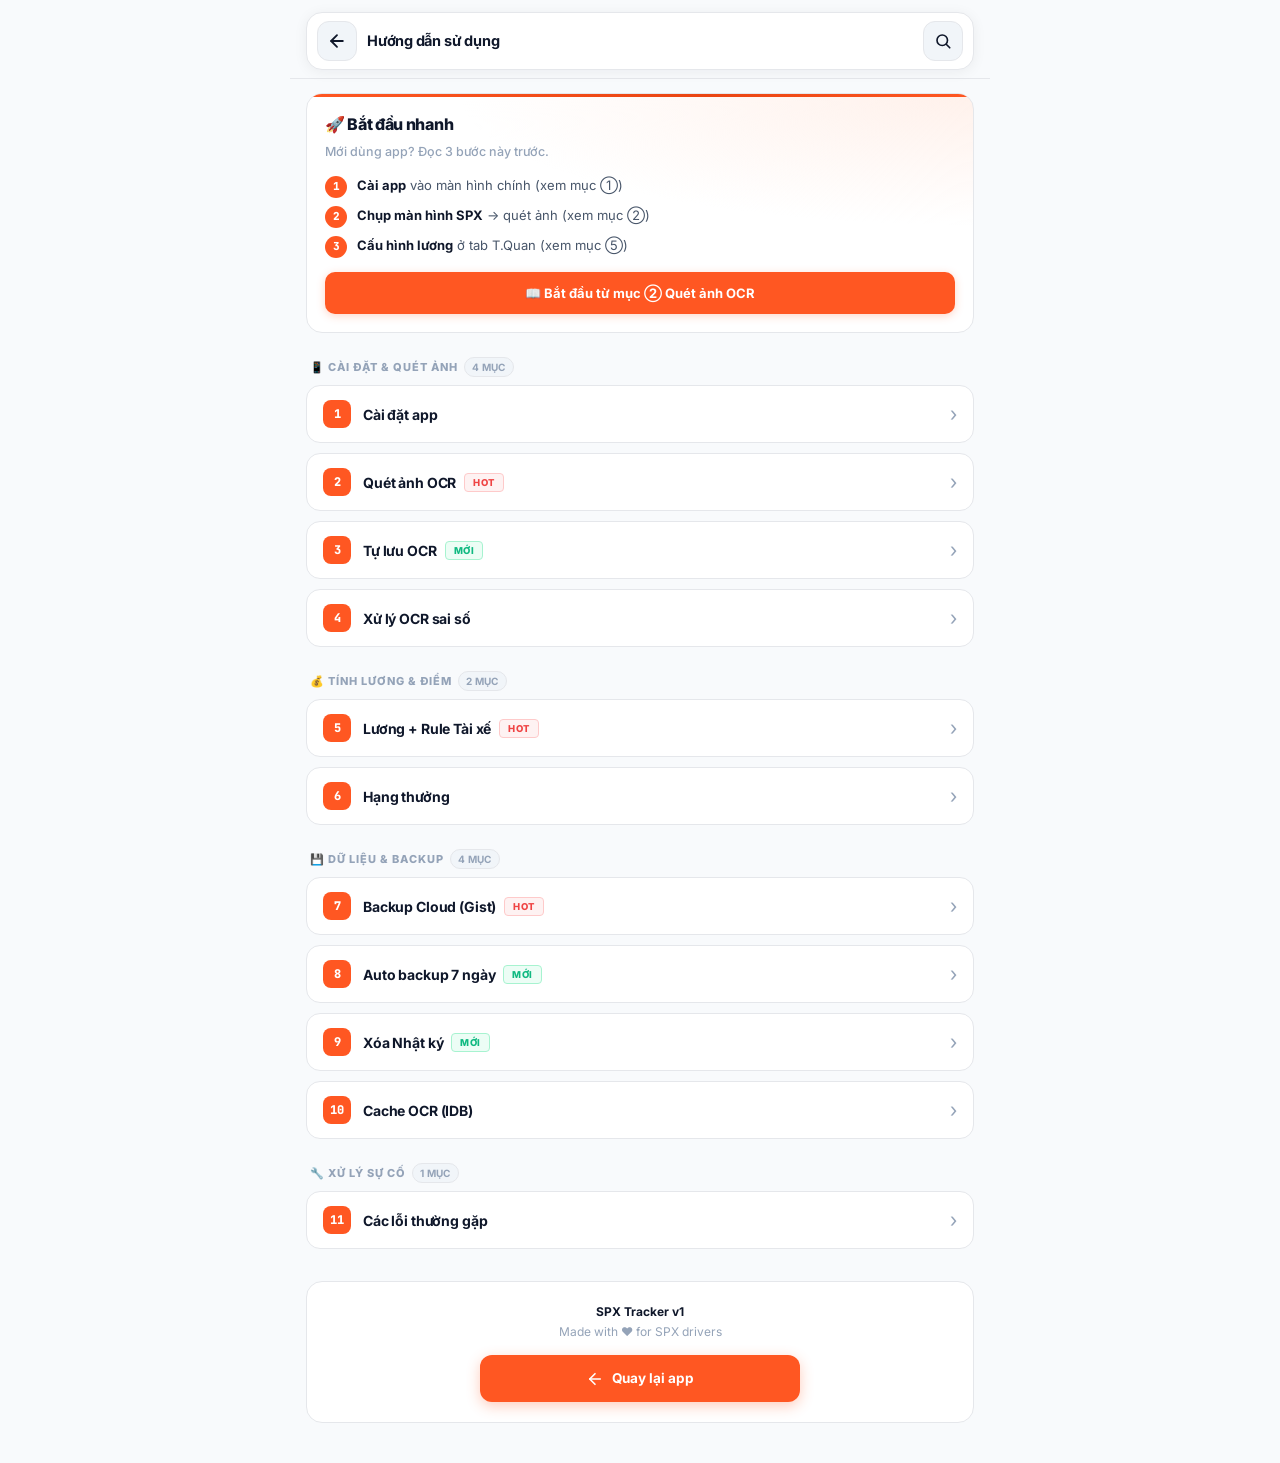
==== guide.html @ ac8e7235 "Add files via upload" ====
<!DOCTYPE html>
<html lang="vi">
<head>
<meta charset="UTF-8">
<meta name="viewport" content="width=device-width, initial-scale=1.0, maximum-scale=1.0, user-scalable=no, viewport-fit=cover">
<meta name="apple-mobile-web-app-capable" content="yes">
<meta name="theme-color" content="#f8fafc">
<title>Hướng dẫn — SPX Tracker</title>
<link rel="stylesheet" href="https://fonts.googleapis.com/css2?family=Inter:wght@400;500;600;700;800&family=JetBrains+Mono:wght@500;600;700&display=swap">
<style>
:root {
  --bg: #f8fafc; --surface: #ffffff; --surface-2: #f1f5f9; --border: #e5e7eb;
  --text-1: #0f172a; --text-2: #475569; --text-3: #94a3b8;
  --accent: #ff5722; --accent-soft: #fff1eb; --accent-border: #ffd5c2;
  --success: #059669; --success-bg: #ecfdf5; --success-bd: #a7f3d0;
  --warning: #d97706; --warning-bg: #fffbeb; --warning-bd: #fde68a;
  --danger: #dc2626; --danger-bg: #fef2f2; --danger-bd: #fecaca;
  --info: #2563eb; --info-bg: #eff6ff; --info-bd: #bfdbfe;
  --new: #10b981; --new-bg: #ecfdf5; --new-bd: #a7f3d0;
  --hot: #ef4444; --hot-bg: #fef2f2; --hot-bd: #fecaca;
}
[data-theme="dark"] {
  --bg: #0d1117; --surface: #161b22; --surface-2: #21262d; --border: #30363d;
  --text-1: #e6edf3; --text-2: #adbac7; --text-3: #768390;
  --accent: #ff6e40; --accent-soft: rgba(255,110,64,0.12); --accent-border: rgba(255,110,64,0.3);
  --success: #3fb950; --success-bg: rgba(63,185,80,0.12); --success-bd: rgba(63,185,80,0.3);
  --warning: #d29922; --warning-bg: rgba(210,153,34,0.12); --warning-bd: rgba(210,153,34,0.3);
  --danger: #f85149; --danger-bg: rgba(248,81,73,0.12); --danger-bd: rgba(248,81,73,0.3);
  --info: #58a6ff; --info-bg: rgba(88,166,255,0.12); --info-bd: rgba(88,166,255,0.3);
  --new: #3fb950; --new-bg: rgba(63,185,80,0.12); --new-bd: rgba(63,185,80,0.3);
  --hot: #f85149; --hot-bg: rgba(248,81,73,0.12); --hot-bd: rgba(248,81,73,0.3);
}
* { box-sizing: border-box; margin: 0; padding: 0; -webkit-tap-highlight-color: transparent; }
html { scroll-behavior: smooth; }
body {
  background: var(--bg); color: var(--text-1);
  font-family: 'Inter', -apple-system, BlinkMacSystemFont, "Segoe UI", Roboto, sans-serif;
  font-size: 14px; line-height: 1.6; -webkit-font-smoothing: antialiased;
  padding-bottom: 40px;
}

/* ============ HEADER ============ */
.g-header {
  position: sticky; top: 0; z-index: 50; background: var(--bg);
  padding: 12px 16px 8px; padding-top: calc(12px + env(safe-area-inset-top, 0px));
  max-width: 700px; margin: 0 auto; border-bottom: 1px solid var(--border);
}
.g-header-inner {
  background: var(--surface); border: 1px solid var(--border); border-radius: 16px;
  padding: 8px 10px; display: flex; align-items: center; gap: 10px;
  box-shadow: 0 2px 14px rgba(15,23,42,0.06);
}
[data-theme="dark"] .g-header-inner { box-shadow: 0 2px 14px rgba(0,0,0,0.35); }
.g-back-btn {
  width: 40px; height: 40px; flex-shrink: 0; display: inline-flex;
  align-items: center; justify-content: center; background: var(--surface-2);
  border: 1px solid var(--border); border-radius: 12px; cursor: pointer;
  color: var(--text-1); text-decoration: none; transition: all 0.15s;
}
.g-back-btn:active { transform: scale(0.94); }
.g-back-btn svg { width: 20px; height: 20px; }
.g-title { flex: 1; font-size: 14.5px; font-weight: 700; letter-spacing: -0.015em; }
.g-search-toggle {
  width: 40px; height: 40px; flex-shrink: 0; display: inline-flex;
  align-items: center; justify-content: center; background: var(--surface-2);
  border: 1px solid var(--border); border-radius: 12px; cursor: pointer;
  color: var(--text-1); transition: all 0.15s;
}
.g-search-toggle:active { transform: scale(0.94); }
.g-search-toggle.active { background: var(--accent); border-color: var(--accent); color: #fff; }
.g-search-toggle svg { width: 18px; height: 18px; }

/* ============ SEARCH BAR ============ */
.g-search-wrap {
  max-width: 700px; margin: 0 auto;
  max-height: 0; overflow: hidden;
  transition: max-height 0.25s ease-out, padding 0.25s ease-out, opacity 0.2s;
  opacity: 0;
  padding: 0 16px;
}
.g-search-wrap.active {
  max-height: 80px; opacity: 1; padding: 12px 16px 4px;
}
.g-search-inner {
  background: var(--surface); border: 1px solid var(--border); border-radius: 12px;
  padding: 10px 14px; display: flex; align-items: center; gap: 10px;
}
.g-search-inner svg { width: 16px; height: 16px; color: var(--text-3); flex-shrink: 0; }
.g-search-input {
  flex: 1; border: none; background: transparent; outline: none;
  color: var(--text-1); font-size: 14px; font-family: inherit;
}
.g-search-input::placeholder { color: var(--text-3); }
.g-search-clear {
  width: 22px; height: 22px; border: none; background: var(--surface-2);
  border-radius: 50%; cursor: pointer; color: var(--text-3); font-size: 14px;
  display: none; align-items: center; justify-content: center; padding: 0;
  font-family: inherit; line-height: 1;
}
.g-search-clear.show { display: inline-flex; }

/* ============ SHELL ============ */
.g-shell { max-width: 700px; margin: 0 auto; padding: 0 16px; }

/* ============ HERO QUICK START ============ */
.g-quick {
  background: var(--surface); border: 1px solid var(--border); border-radius: 16px;
  padding: 18px; margin-top: 14px; position: relative; overflow: hidden;
  background-image: radial-gradient(140% 100% at 100% 0%, var(--accent-soft) 0%, transparent 55%);
}
.g-quick::before {
  content: ''; position: absolute; top: 0; left: 0; right: 0; height: 3px;
  background: linear-gradient(90deg, var(--accent) 0%, #ea4512 60%, var(--accent) 100%);
}
.g-quick-title {
  font-size: 16px; font-weight: 800; letter-spacing: -0.02em;
  display: flex; align-items: center; gap: 8px; margin-bottom: 4px;
}
.g-quick-sub { font-size: 12.5px; color: var(--text-3); font-weight: 500; margin-bottom: 14px; }
.g-quick-steps { display: flex; flex-direction: column; gap: 8px; margin-bottom: 14px; }
.g-quick-step {
  display: flex; align-items: flex-start; gap: 10px;
  font-size: 13px; color: var(--text-2); line-height: 1.5;
}
.g-quick-num {
  width: 22px; height: 22px; flex-shrink: 0; display: inline-flex;
  align-items: center; justify-content: center; background: var(--accent); color: #fff;
  font-family: 'JetBrains Mono', monospace; font-weight: 800; font-size: 11px;
  border-radius: 50%; line-height: 1;
}
.g-quick-step b { color: var(--text-1); font-weight: 700; }
.g-quick-cta {
  display: inline-flex; align-items: center; justify-content: center; gap: 6px;
  width: 100%; padding: 11px 16px; background: var(--accent); color: #fff;
  border: none; border-radius: 10px; font-size: 13px; font-weight: 700;
  font-family: inherit; cursor: pointer; text-decoration: none;
  box-shadow: 0 2px 8px rgba(255,87,34,0.25);
  transition: all 0.15s;
}
.g-quick-cta:active { transform: scale(0.97); }

/* ============ GROUPS ============ */
.g-group { margin-top: 24px; }
.g-group-head {
  font-size: 11px; font-weight: 800; text-transform: uppercase;
  letter-spacing: 1px; color: var(--text-3);
  padding: 0 4px 8px; display: flex; align-items: center; gap: 6px;
}
.g-group-head span.count {
  font-size: 10px; font-weight: 700; color: var(--text-3);
  background: var(--surface-2); border: 1px solid var(--border);
  padding: 1px 7px; border-radius: 999px; letter-spacing: 0.3px;
}

/* ============ ACCORDION SECTION ============ */
.g-acc {
  background: var(--surface); border: 1px solid var(--border);
  border-radius: 14px; margin-bottom: 10px;
  overflow: hidden; transition: border-color 0.2s, box-shadow 0.2s;
}
.g-acc.open {
  border-color: var(--accent-border);
  box-shadow: 0 4px 14px rgba(255,87,34,0.08);
}
.g-acc-head {
  width: 100%; padding: 14px 16px; border: none; background: transparent;
  cursor: pointer; font-family: inherit; text-align: left;
  display: flex; align-items: center; gap: 12px;
  transition: background 0.15s;
}
.g-acc-head:active { background: var(--surface-2); }
.g-acc-num {
  width: 28px; height: 28px; flex-shrink: 0; display: inline-flex;
  align-items: center; justify-content: center;
  background: var(--accent); color: #fff;
  font-family: 'JetBrains Mono', monospace; font-weight: 800; font-size: 12px;
  border-radius: 8px;
}
.g-acc-title {
  flex: 1; min-width: 0; font-size: 14px; font-weight: 700;
  color: var(--text-1); letter-spacing: -0.01em;
  display: flex; align-items: center; gap: 8px; flex-wrap: wrap;
}
.g-acc-arrow {
  font-size: 20px; line-height: 1; color: var(--text-3);
  transition: transform 0.25s ease-out, color 0.2s;
  flex-shrink: 0;
}
.g-acc.open .g-acc-arrow { transform: rotate(90deg); color: var(--accent); }
.g-acc-body {
  max-height: 0; overflow: hidden;
  transition: max-height 0.3s ease-out;
}
.g-acc.open .g-acc-body { max-height: 5000px; }
.g-acc-content {
  padding: 0 16px 18px;
  border-top: 1px solid var(--border);
  padding-top: 14px;
}

/* ============ BADGES ============ */
.g-badge-new,
.g-badge-hot {
  display: inline-block; font-size: 9.5px; font-weight: 800;
  padding: 2px 8px; border-radius: 4px; border: 1px solid;
  letter-spacing: 0.5px; text-transform: uppercase;
  line-height: 1.4;
}
.g-badge-new { color: var(--new); background: var(--new-bg); border-color: var(--new-bd); }
.g-badge-hot { color: var(--hot); background: var(--hot-bg); border-color: var(--hot-bd); }

/* ============ CONTENT IN SECTION ============ */
.g-h3 {
  font-size: 13px; font-weight: 700; margin: 16px 0 8px;
  letter-spacing: -0.01em; color: var(--text-1);
  display: flex; align-items: center; gap: 6px;
}
.g-h3:first-child { margin-top: 0; }
.g-p { font-size: 13px; color: var(--text-2); line-height: 1.65; margin-bottom: 10px; }
.g-p:last-child { margin-bottom: 0; }
.g-p b { color: var(--text-1); font-weight: 700; }
.g-p code {
  font-family: 'JetBrains Mono', monospace; font-size: 11.5px;
  background: var(--surface-2); border: 1px solid var(--border);
  padding: 1px 6px; border-radius: 4px; color: var(--accent); font-weight: 600;
  word-break: break-all;
}
.g-list { list-style: none; padding: 0; margin: 0 0 10px; display: flex; flex-direction: column; gap: 6px; }
.g-list li { position: relative; padding-left: 24px; font-size: 13px; color: var(--text-2); line-height: 1.55; }
.g-list li::before {
  content: ''; position: absolute; left: 8px; top: 8px;
  width: 6px; height: 6px; border-radius: 50%; background: var(--accent);
}
.g-list li b { color: var(--text-1); font-weight: 700; }
.g-olist { padding-left: 22px; margin: 0 0 10px; font-size: 13px; color: var(--text-2); line-height: 1.7; }
.g-olist li { margin-bottom: 6px; padding-left: 4px; }
.g-olist li b { color: var(--text-1); font-weight: 700; }

.g-card {
  background: var(--surface-2); border: 1px solid var(--border);
  border-radius: 12px; padding: 12px 14px; margin: 10px 0;
}
.g-card-title { font-size: 12.5px; font-weight: 700; margin-bottom: 6px; color: var(--text-1); }
.g-card p { font-size: 12px; color: var(--text-2); line-height: 1.55; margin: 0; }
.g-card p + p { margin-top: 6px; }
.g-card b { color: var(--text-1); font-weight: 700; }

.g-table {
  width: 100%; border-collapse: collapse; font-size: 12.5px; margin: 10px 0;
  background: var(--surface); border-radius: 10px; overflow: hidden;
  border: 1px solid var(--border);
}
.g-table th {
  background: var(--surface-2); text-align: left; padding: 10px 12px;
  font-size: 10.5px; font-weight: 700; text-transform: uppercase;
  letter-spacing: 0.6px; color: var(--text-3); border-bottom: 1px solid var(--border);
}
.g-table td { padding: 10px 12px; border-bottom: 1px solid var(--border); color: var(--text-2); vertical-align: top; }
.g-table tr:last-child td { border-bottom: none; }
.g-table b { color: var(--text-1); font-weight: 700; }

.g-code {
  background: #0d1117; color: #c9d1d9; font-family: 'JetBrains Mono', monospace;
  font-size: 11.5px; line-height: 1.55; padding: 12px 14px; border-radius: 10px;
  overflow-x: auto; margin: 10px 0; border: 1px solid #30363d; white-space: pre;
}
.g-code b { color: #ff6e40; font-weight: 700; }

/* ============ CALLOUT ============ */
.g-callout {
  padding: 12px 14px; border-radius: 12px; margin: 12px 0;
  border-left: 4px solid; font-size: 12.5px; line-height: 1.6;
  background: var(--surface-2);
}
.g-callout-title {
  font-weight: 800; font-size: 12px; display: block;
  margin-bottom: 6px; letter-spacing: -0.005em;
  display: flex; align-items: center; gap: 6px;
}
.g-callout b { color: var(--text-1); font-weight: 700; }
.g-callout p { margin: 0; color: var(--text-2); }
.g-callout p + p { margin-top: 6px; }

.g-callout-info { border-color: var(--info); background: var(--info-bg); }
.g-callout-info .g-callout-title { color: var(--info); }
.g-callout-warn { border-color: var(--warning); background: var(--warning-bg); }
.g-callout-warn .g-callout-title { color: var(--warning); }
.g-callout-danger { border-color: var(--danger); background: var(--danger-bg); }
.g-callout-danger .g-callout-title { color: var(--danger); }
.g-callout-success { border-color: var(--success); background: var(--success-bg); }
.g-callout-success .g-callout-title { color: var(--success); }

/* ============ SECTION "NOT FOUND" ============ */
.g-empty {
  text-align: center; padding: 40px 20px;
  color: var(--text-3); font-size: 13px; display: none;
}
.g-empty.show { display: block; }

/* ============ FOOTER ============ */
.g-footer {
  margin-top: 32px; padding: 20px;
  background: var(--surface); border: 1px solid var(--border);
  border-radius: 16px; text-align: center;
}
.g-footer-text { font-size: 12px; color: var(--text-3); line-height: 1.6; margin-bottom: 14px; }
.g-footer-text b { color: var(--text-1); font-weight: 700; }
.g-footer-btn {
  display: inline-flex; align-items: center; justify-content: center; gap: 8px;
  padding: 13px 22px; background: var(--accent); color: #fff; border: none;
  border-radius: 12px; font-family: inherit; font-size: 13.5px; font-weight: 700;
  cursor: pointer; text-decoration: none; width: 100%; max-width: 320px;
  box-shadow: 0 4px 14px rgba(255,87,34,0.3);
}
.g-footer-btn:active { transform: scale(0.97); }
.g-footer-btn svg { width: 18px; height: 18px; }

/* ============ LIGHTBOX ============ */
#gLightbox {
  position: fixed; inset: 0; background: rgba(0,0,0,0.95);
  display: none; align-items: center; justify-content: center;
  z-index: 999; padding: 16px;
}
#gLightbox.active { display: flex; }
#gLightbox img { max-width: 100%; max-height: 100%; object-fit: contain; border-radius: 8px; }
#gLightbox .g-lb-close {
  position: absolute; top: calc(12px + env(safe-area-inset-top, 0px)); right: 12px;
  width: 44px; height: 44px; border-radius: 50%; background: rgba(255,255,255,0.15);
  color: #fff; border: none; font-size: 22px; font-weight: 700; cursor: pointer;
}

/* ============ RESPONSIVE ============ */
@media (max-width: 360px) {
  .g-quick { padding: 16px; }
  .g-quick-title { font-size: 15px; }
  .g-acc-head { padding: 12px 14px; gap: 10px; }
  .g-acc-num { width: 26px; height: 26px; font-size: 11px; }
  .g-acc-title { font-size: 13.5px; }
  .g-acc-content { padding: 12px 14px 16px; }
  .g-table th, .g-table td { padding: 8px 10px; font-size: 11.5px; }
}

@media (prefers-reduced-motion: reduce) {
  .g-acc-body, .g-acc-arrow, .g-search-wrap { transition: none !important; }
}
</style>
</head>
<body>

<header class="g-header">
  <div class="g-header-inner">
    <a href="./index.html" class="g-back-btn" aria-label="Quay lại">
      <svg viewBox="0 0 24 24" fill="none" stroke="currentColor" stroke-width="2.2" stroke-linecap="round" stroke-linejoin="round">
        <line x1="19" y1="12" x2="5" y2="12"/>
        <polyline points="12 19 5 12 12 5"/>
      </svg>
    </a>
    <div class="g-title">Hướng dẫn sử dụng</div>
    <button class="g-search-toggle" id="gSearchToggle" onclick="toggleSearch()" aria-label="Tìm kiếm">
      <svg viewBox="0 0 24 24" fill="none" stroke="currentColor" stroke-width="2.2" stroke-linecap="round" stroke-linejoin="round">
        <circle cx="11" cy="11" r="7"/>
        <line x1="21" y1="21" x2="16.65" y2="16.65"/>
      </svg>
    </button>
  </div>
</header>

<div class="g-search-wrap" id="gSearchWrap">
  <div class="g-search-inner">
    <svg viewBox="0 0 24 24" fill="none" stroke="currentColor" stroke-width="2.2" stroke-linecap="round" stroke-linejoin="round">
      <circle cx="11" cy="11" r="7"/>
      <line x1="21" y1="21" x2="16.65" y2="16.65"/>
    </svg>
    <input type="text" class="g-search-input" id="gSearchInput" placeholder="Tìm: OCR, backup, lương..." oninput="filterSections(this.value)">
    <button class="g-search-clear" id="gSearchClear" onclick="clearSearch()" aria-label="Xóa">✕</button>
  </div>
</div>

<div class="g-shell">
    
<!-- ============ QUICK START ============ -->
<section class="g-quick" id="quickStart">
  <div class="g-quick-title">🚀 Bắt đầu nhanh</div>
  <div class="g-quick-sub">Mới dùng app? Đọc 3 bước này trước.</div>
  <div class="g-quick-steps">
    <div class="g-quick-step">
      <span class="g-quick-num">1</span>
      <span><b>Cài app</b> vào màn hình chính (xem mục ①)</span>
    </div>
    <div class="g-quick-step">
      <span class="g-quick-num">2</span>
      <span><b>Chụp màn hình SPX</b> → quét ảnh (xem mục ②)</span>
    </div>
    <div class="g-quick-step">
      <span class="g-quick-num">3</span>
      <span><b>Cấu hình lương</b> ở tab T.Quan (xem mục ⑤)</span>
    </div>
  </div>
  <a href="#sec-2" class="g-quick-cta" onclick="openSection('sec-2')">
    📖 Bắt đầu từ mục ② Quét ảnh OCR
  </a>
</section>

<!-- ============ NHÓM 1: CÀI ĐẶT & QUÉT ẢNH ============ -->
<div class="g-group">
  <div class="g-group-head">
    📱 Cài đặt &amp; Quét ảnh
    <span class="count">4 mục</span>
  </div>

  <!-- === ① CÀI ĐẶT APP === -->
  <div class="g-acc" id="sec-1" data-keywords="cài đặt app pwa cài màn hình chính android iphone ios chrome safari share gallery">
    <button class="g-acc-head" onclick="toggleSection('sec-1')">
      <span class="g-acc-num">1</span>
      <span class="g-acc-title">Cài đặt app</span>
      <span class="g-acc-arrow">›</span>
    </button>
    <div class="g-acc-body">
      <div class="g-acc-content">

        <h3 class="g-h3">🌐 URL</h3>
        <p class="g-p"><code>https://linhshope124-a11y.github.io/spx/</code></p>

        <h3 class="g-h3">📱 Cài như app</h3>
        <div class="g-card">
          <div class="g-card-title">🤖 Android (Chrome)</div>
          <p>Mở URL → <b>⋮</b> → <b>Thêm vào màn hình chính</b></p>
        </div>
        <div class="g-card">
          <div class="g-card-title">🍎 iPhone (Safari)</div>
          <p>Mở URL → <b>Chia sẻ</b> → <b>Thêm vào màn hình chính</b></p>
        </div>

        <div class="g-callout g-callout-info">
          <span class="g-callout-title">💡 BẮT BUỘC CÀI APP</span>
          <p>Muốn dùng tính năng <b>Chia sẻ ảnh từ Gallery</b> → phải cài app vào màn hình chính trước. Không cài = nút Share không có SPX Tracker.</p>
        </div>

      </div>
    </div>
  </div>

  <!-- === ② QUÉT ẢNH OCR === -->
  <div class="g-acc" id="sec-2" data-keywords="quét ảnh ocr chụp màn hình spx share gallery tab giao lấy hoàn tự nhận diện viền ô conf">
    <button class="g-acc-head" onclick="toggleSection('sec-2')">
      <span class="g-acc-num">2</span>
      <span class="g-acc-title">Quét ảnh OCR <span class="g-badge-hot">HOT</span></span>
      <span class="g-acc-arrow">›</span>
    </button>
    <div class="g-acc-body">
      <div class="g-acc-content">

        <h3 class="g-h3">📸 Bước 1 — Chụp màn hình SPX</h3>
        <p class="g-p">Mở app SPX → vào <b>"Chi tiết đơn theo ngày"</b> → chụp màn hình (nguồn + volume-).</p>

        <h3 class="g-h3">⚡ Bước 2 — Quét (2 cách)</h3>
        <div class="g-card">
          <div class="g-card-title">📷 Cách A — Quét trong app</div>
          <p>Mở SPX Tracker → bấm <b>📷</b> giữa bottom nav → chọn ảnh (1 hoặc nhiều)</p>
        </div>
        <div class="g-card">
          <div class="g-card-title">📤 Cách B — Chia sẻ từ Gallery (nhanh hơn)</div>
          <p>Gallery → chọn ảnh → <b>Chia sẻ</b> → chọn <b>SPX Tracker</b></p>
          <p style="margin-top:6px">✅ <b>Android</b> — share nhiều ảnh cùng lúc</p>
          <p>⚠️ <b>iOS</b> — chỉ 1 ảnh/lần</p>
        </div>

        <h3 class="g-h3">✅ Bước 3 — Kết quả</h3>
        <ul class="g-list">
          <li>App <b>tự nhận diện tab</b> (Giao / Lấy / Hoàn) — không cần chọn tay</li>
          <li>Score ≥85% + tổng khớp + phân bố OK → <b>tự lưu</b> (nếu toggle BẬT, xem mục ③)</li>
          <li>Không đủ điều kiện → hiện modal đối chiếu ảnh gốc</li>
        </ul>

        <h3 class="g-h3">🎨 Màu viền ô khi cần check</h3>
        <table class="g-table">
          <thead><tr><th>Màu</th><th>Ý nghĩa</th></tr></thead>
          <tbody>
            <tr><td>🟢 <b>Xanh</b></td><td>Độ tin cậy cao (≥85%)</td></tr>
            <tr><td>🟡 <b>Vàng</b></td><td>Xem lại (70-84%)</td></tr>
            <tr><td>🔴 <b>Đỏ</b></td><td>Sửa tay (&lt;70%)</td></tr>
            <tr><td>🟠 <b>Cam</b></td><td>Phân bố lạ — phải đối chiếu ảnh gốc</td></tr>
          </tbody>
        </table>

        <div class="g-callout g-callout-info">
          <span class="g-callout-title">📚 Quét nhiều ảnh cùng lúc</span>
          <p>Chọn nhiều ảnh → app xử lý tuần tự → ảnh nào pass tự lưu → ảnh cần check vào <b>danh sách Batch</b> để xử lý riêng.</p>
        </div>

      </div>
    </div>
  </div>

  <!-- === ③ TỰ LƯU OCR === -->
  <div class="g-acc" id="sec-3" data-keywords="tự lưu ocr toggle bật tắt tự động lưu điểm cao confidence">
    <button class="g-acc-head" onclick="toggleSection('sec-3')">
      <span class="g-acc-num">3</span>
      <span class="g-acc-title">Tự lưu OCR <span class="g-badge-new">MỚI</span></span>
      <span class="g-acc-arrow">›</span>
    </button>
    <div class="g-acc-body">
      <div class="g-acc-content">

        <h3 class="g-h3">📍 Vị trí</h3>
        <p class="g-p">Menu ☰ → dòng <b>"Tự lưu OCR: BẬT/TẮT"</b> (nằm giữa "Chế độ tối" và "Backup &amp; Cloud")</p>

        <h3 class="g-h3">✅ Khi BẬT — tự lưu khi TẤT CẢ điều kiện sau đúng</h3>
        <ul class="g-list">
          <li>Mode OCR <b>sạch</b> — không đoán số (không có <code>+fix</code>)</li>
          <li>Confidence <b>≥85%</b> — không có dải vàng/đỏ</li>
          <li>Tổng OCR <b>khớp</b> 100% với "Tổng N đơn hàng"</li>
          <li>Phân bố hợp lý — dải 0-2 chiếm ≥50%</li>
          <li>Nhận diện được <b>tab</b> (Giao/Lấy/Hoàn)</li>
          <li>Đọc được <b>ngày</b> trên ảnh</li>
        </ul>

        <h3 class="g-h3">⏸️ Khi TẮT</h3>
        <p class="g-p">Mọi case đều <b>mở modal</b> — user tự check và lưu tay.</p>

        <h3 class="g-h3">⚠️ VẪN MỞ MODAL dù toggle BẬT</h3>
        <ul class="g-list">
          <li>App phải <b>đoán số</b> để khớp tổng (mode <code>+fix</code>)</li>
          <li>Có dải vàng (conf 70-84%)</li>
          <li>Tổng lệch — không khớp "Tổng N đơn hàng"</li>
          <li>Phân bố bất thường — dải 0-2 &lt;50%</li>
          <li>Không detect được tab hoặc không thấy ngày</li>
        </ul>

        <div class="g-callout g-callout-danger">
          <span class="g-callout-title">🚨 BANNER CẢNH BÁO KHI APP ĐOÁN SỐ</span>
          <p>Khi app tự đổi 1 chữ số để khớp tổng, sẽ hiện banner <b>nhấp nháy</b> trên modal:</p>
          <p>🟠 <b>Cam</b> = đoán an toàn (thay đổi ≤3× giá trị gốc)</p>
          <p>🔴 <b>Đỏ</b> = đoán mạo hiểm (&gt;3× — khả năng sai cao)</p>
          <p style="margin-top:8px"><b>BẮT BUỘC</b> đối chiếu ảnh gốc bên dưới trước khi bấm Lưu.</p>
        </div>

      </div>
    </div>
  </div>

  <!-- === ④ XỬ LÝ OCR SAI === -->
  <div class="g-acc" id="sec-4" data-keywords="ocr sai xử lý sửa tay copy log debug đối chiếu ảnh gốc fix">
    <button class="g-acc-head" onclick="toggleSection('sec-4')">
      <span class="g-acc-num">4</span>
      <span class="g-acc-title">Xử lý OCR sai số</span>
      <span class="g-acc-arrow">›</span>
    </button>
    <div class="g-acc-body">
      <div class="g-acc-content">

        <h3 class="g-h3">🎨 Khi modal hiện ra</h3>
        <ul class="g-list">
          <li>Số <b>ĐÚNG</b> → giữ nguyên, bấm <b>Lưu dữ liệu</b></li>
          <li>Số <b>SAI</b> → sửa tay trong ô nhập rồi Lưu</li>
        </ul>

        <h3 class="g-h3">🔧 Khi nào app đoán số?</h3>
        <p class="g-p">Khi OCR đọc sai 1-2 chữ số khiến tổng lệch, app tự đổi cho khớp "Tổng N đơn hàng". Lúc này có <b>banner cam/đỏ</b> cảnh báo.</p>

        <h3 class="g-h3">✅ Quy trình đúng</h3>
        <ol class="g-olist">
          <li>Nhìn banner cảnh báo — biết app đã đoán số nào</li>
          <li>So với <b>ảnh gốc</b> bên dưới modal</li>
          <li>Nếu đúng → Lưu luôn</li>
          <li>Nếu sai → sửa tay ô nhập → Lưu</li>
        </ol>

        <div class="g-callout g-callout-info">
          <span class="g-callout-title">📋 Copy log để debug</span>
          <p>Trong modal có nút <b>"📋 Copy log"</b> — bấm để sao chép log OCR. Dùng khi cần báo lỗi cho dev.</p>
        </div>

      </div>
    </div>
  </div>

</div><!-- /group 1 -->

  <!-- ============ NHÓM 2: TÍNH LƯƠNG & ĐIỂM ============ -->
  <div class="g-group">
    <div class="g-group-head">
      💰 Tính lương &amp; Điểm
      <span class="count">2 mục</span>
    </div>

    <!-- === ⑤ LƯƠNG + RULE TÀI XẾ === -->
    <div class="g-acc" id="sec-5" data-keywords="lương lcb kc bưu cục khoảng cách tài xế rule 1500 công thu nhập miền hcm hà nội">
      <button class="g-acc-head" onclick="toggleSection('sec-5')">
        <span class="g-acc-num">5</span>
        <span class="g-acc-title">Lương + Rule Tài xế <span class="g-badge-hot">HOT</span></span>
        <span class="g-acc-arrow">›</span>
      </button>
      <div class="g-acc-body">
        <div class="g-acc-content">

          <h3 class="g-h3">📍 Vị trí</h3>
          <p class="g-p">Tab <b>T.Quan</b> → mở mục <b>Thu nhập</b> → nhập 3 ô.</p>

          <h3 class="g-h3">💵 3 ô nhập</h3>
          <table class="g-table">
            <thead><tr><th>Ô</th><th>Ý nghĩa</th></tr></thead>
            <tbody>
              <tr><td><b>LCB</b></td><td>Lương cơ bản</td></tr>
              <tr><td><b>KC Bưu cục</b></td><td>Khoảng cách bưu cục</td></tr>
              <tr><td><b>KC Tài xế</b></td><td>Khoảng cách tài xế (xem rule dưới)</td></tr>
            </tbody>
          </table>
          <p class="g-p">Bấm <b>"Lưu cấu hình tháng này"</b> để lưu.</p>

          <div class="g-callout g-callout-warn">
            <span class="g-callout-title">⚡ RULE QUAN TRỌNG — KC Tài xế</span>
            <p><b>KC Tài xế chỉ được cộng vào lương khi Đơn Giao ≥ 1.500/tháng.</b></p>
            <p>• <b>&lt; 1.500</b> → không cộng (bỏ qua ô KC Tài xế)</p>
            <p>• <b>≥ 1.500</b> → cộng đầy đủ</p>
            <p style="margin-top:6px">→ App hiện <b>banner cảnh báo</b> ngay dưới ô nhập, báo còn thiếu bao nhiêu đơn.</p>
          </div>

          <h3 class="g-h3">📐 Công thức</h3>
          <pre class="g-code">Lương 1 công = (LCB + KC Bưu cục + KC Tài xế) / ngày tối đa

Ngày tối đa:
  • Tháng 2  → 24 ngày
  • Tháng khác → 26 ngày

Số công = đếm ngày có:
  Giao + (Lấy / 6) + Hoàn ≥ ngưỡng
  • Miền:   ≥60 = 1 công, ≥30 = 0.5 công
  • HCM/HN: ≥80 = 1 công, ≥40 = 0.5 công

Tích lũy = Lương 1 công × số công

⚠️ Các ô nhập tính bằng ĐIỂM — không phải VNĐ.
App chỉ quy đổi điểm → lương, không quan tâm đơn vị tiền.</pre>

          <div class="g-callout g-callout-info">
            <span class="g-callout-title">📅 Lưu theo tháng</span>
            <p>Lương + Hạng lưu <b>riêng theo từng tháng</b>. Đổi tháng → tự chuyển cấu hình tháng đó.</p>
            <p>Riêng <b>Khu vực</b> (Miền / HCM-HN) chọn 1 lần, áp dụng mọi tháng.</p>
          </div>

          <div class="g-callout g-callout-info">
            <span class="g-callout-title">💡 "KC" nghĩa là gì?</span>
            <p><b>KC</b> = <b>Khoảng cách</b> — khoản phụ cấp tính theo khoảng cách từ bưu cục / tài xế đến điểm giao hàng, được SPX cộng vào lương hàng tháng.</p>
          </div>

        </div>
      </div>
    </div>

    <!-- === ⑥ HẠNG THƯỞNG === -->
    <div class="g-acc" id="sec-6" data-keywords="hạng thưởng đồng bạc vàng bạch kim kim cương bonus phần trăm">
      <button class="g-acc-head" onclick="toggleSection('sec-6')">
        <span class="g-acc-num">6</span>
        <span class="g-acc-title">Hạng thưởng</span>
        <span class="g-acc-arrow">›</span>
      </button>
      <div class="g-acc-body">
        <div class="g-acc-content">

          <table class="g-table">
            <thead><tr><th>Hạng</th><th>Bonus</th></tr></thead>
            <tbody>
              <tr><td>Chuẩn (không chọn)</td><td><b>+0%</b></td></tr>
              <tr><td><b>Đồng</b></td><td>+10%</td></tr>
              <tr><td><b>Bạc</b></td><td>+15%</td></tr>
              <tr><td><b>Vàng</b></td><td>+20%</td></tr>
              <tr><td><b>Bạch Kim</b></td><td>+22%</td></tr>
              <tr><td><b>Kim Cương</b></td><td>+26%</td></tr>
            </tbody>
          </table>

          <h3 class="g-h3">🎯 Cách chọn</h3>
          <ul class="g-list">
            <li><b>Chạm</b> pill → chọn hạng cho tháng đang xem</li>
            <li><b>Giữ 0.5s</b> pill đang active → bỏ chọn (về Chuẩn)</li>
            <li>Chuyển tháng → hạng tự đổi theo tháng đó</li>
          </ul>

          <pre class="g-code">Thưởng = Gốc × %hạng

VD: Gốc 1.100, hạng Vàng (+20%)
    → Thưởng = 220</pre>

        </div>
      </div>
    </div>

  </div><!-- /group 2 -->

  <!-- ============ NHÓM 3: DỮ LIỆU & BACKUP ============ -->
  <div class="g-group">
    <div class="g-group-head">
      💾 Dữ liệu &amp; Backup
      <span class="count">4 mục</span>
    </div>

    <!-- === ⑦ BACKUP CLOUD === -->
    <div class="g-acc" id="sec-7" data-keywords="backup cloud gist github token khôi phục đồng bộ sao lưu json export import file">
      <button class="g-acc-head" onclick="toggleSection('sec-7')">
        <span class="g-acc-num">7</span>
        <span class="g-acc-title">Backup Cloud (Gist) <span class="g-badge-hot">HOT</span></span>
        <span class="g-acc-arrow">›</span>
      </button>
      <div class="g-acc-body">
        <div class="g-acc-content">

          <div class="g-callout g-callout-info">
            <span class="g-callout-title">💾 TẠI SAO CẦN</span>
            <p>Xóa cache trình duyệt / reset máy → mất data. Cloud backup giúp khôi phục lại.</p>
          </div>

          <h3 class="g-h3">🔑 Setup 1 lần (5 phút)</h3>
          <ol class="g-olist">
            <li>Vào <code>github.com/settings/tokens</code> (đăng nhập GitHub)</li>
            <li>Bấm <b>Generate new token (classic)</b></li>
            <li>Note: <code>spx-backup</code> · Expiration: <b>No expiration</b></li>
            <li>Scope: tích <b>gist</b> → bấm <b>Generate</b></li>
            <li>Copy token <code>ghp_...</code></li>
            <li>Mở app → Menu ☰ → <b>Backup &amp; Cloud</b> → dán token</li>
            <li>Bấm <b>🔌 Kiểm tra</b> → <b>☁️ Backup</b> (tạo Gist lần đầu)</li>
            <li>Tích <b>"Tự động backup"</b> → từ đó tự sync mỗi thay đổi</li>
          </ol>

          <h3 class="g-h3">🔄 Khôi phục khi mất data</h3>
          <ol class="g-olist">
            <li>Menu ☰ → <b>Backup &amp; Cloud</b></li>
            <li>Bấm <b>⬇️ Khôi phục từ Cloud</b></li>
            <li>Chọn <b>GHI ĐÈ</b> (xóa hết cũ) hoặc <b>THÊM VÀO</b> (giữ cũ + thêm mới)</li>
          </ol>

          <h3 class="g-h3">📁 Backup file JSON (offline)</h3>
          <ul class="g-list">
            <li><b>💾 Lưu file</b> — tải file về máy</li>
            <li><b>📥 Nạp file</b> — chọn file JSON đã lưu</li>
            <li><b>🔄 Phục hồi tự động</b> — khôi phục từ vault (bản sao lưu ngầm)</li>
          </ul>

        </div>
      </div>
    </div>

    <!-- === ⑧ AUTO BACKUP 7 NGÀY === -->
    <div class="g-acc" id="sec-8" data-keywords="auto backup 7 ngày tự động nhắc định kỳ lưu file downloads">
      <button class="g-acc-head" onclick="toggleSection('sec-8')">
        <span class="g-acc-num">8</span>
        <span class="g-acc-title">Auto backup 7 ngày <span class="g-badge-new">MỚI</span></span>
        <span class="g-acc-arrow">›</span>
      </button>
      <div class="g-acc-body">
        <div class="g-acc-content">

          <h3 class="g-h3">⏰ Cách hoạt động</h3>
          <ul class="g-list">
            <li>Sau <b>7 ngày</b> kể từ lần backup gần nhất</li>
            <li>Mở app → đợi 5 giây → hiện dialog hỏi</li>
            <li>Bấm <b>"📥 Lưu file ngay"</b> → tải file về Downloads</li>
            <li>Bấm <b>"Để sau"</b> → mai mở app sẽ hỏi lại</li>
          </ul>

          <h3 class="g-h3">📱 Dialog trông như thế này</h3>
          <div class="g-card">
            <div class="g-card-title">📥 Backup định kỳ</div>
            <p>Đã 7 ngày chưa backup.</p>
            <p>Bạn đang có N bản ghi.</p>
            <p>Tải file backup về máy để phòng khi mất dữ liệu?</p>
            <p style="margin-top:8px"><b>[📥 Lưu file ngay]</b> · <b>[Để sau]</b></p>
          </div>

          <div class="g-callout g-callout-info">
            <span class="g-callout-title">💡 Điều kiện hiện dialog</span>
            <p>• Có ≥1 bản ghi trong app</p>
            <p>• Quá 7 ngày từ lần backup trước</p>
            <p>• Hôm nay chưa bấm "Để sau"</p>
            <p>• Không đang mở modal / OCR (app sẽ lùi lại 60s, tối đa 5 lần)</p>
          </div>

        </div>
      </div>
    </div>

    <!-- === ⑨ XÓA NHẬT KÝ === -->
    <div class="g-acc" id="sec-9" data-keywords="xóa nhật ký toàn bộ lưu backup trước khi xóa hoàn tác">
      <button class="g-acc-head" onclick="toggleSection('sec-9')">
        <span class="g-acc-num">9</span>
        <span class="g-acc-title">Xóa Nhật ký <span class="g-badge-new">MỚI</span></span>
        <span class="g-acc-arrow">›</span>
      </button>
      <div class="g-acc-body">
        <div class="g-acc-content">

          <h3 class="g-h3">📍 Vị trí</h3>
          <p class="g-p">Menu ☰ → <b>Backup &amp; Cloud</b> → kéo xuống <b>"Xóa toàn bộ nhật ký"</b></p>

          <h3 class="g-h3">🎯 Flow 3 lựa chọn</h3>
          <p class="g-p">Bấm "Xóa toàn bộ nhật ký" → hiện dialog 3 nút:</p>
          <div class="g-card">
            <div class="g-card-title">⚠️ Xóa toàn bộ nhật ký</div>
            <p>Bạn sắp xóa TOÀN BỘ N bản ghi.</p>
            <p>Hành động này KHÔNG THỂ KHÔI PHỤC.</p>
            <p>Bạn muốn lưu file backup về máy trước khi xóa không?</p>
            <p style="margin-top:10px"><b>← Hủy</b> (không xóa gì)</p>
            <p><b>📥 Có, lưu backup</b> → tải file rồi hỏi lại</p>
            <p><b>🗑️ Không, xóa luôn</b> → xóa trực tiếp</p>
          </div>

          <h3 class="g-h3">Nếu chọn "Có, lưu backup"</h3>
          <p class="g-p">App tải file về Downloads → hiện dialog 2 xác nhận:</p>
          <div class="g-card">
            <div class="g-card-title">🚨 Xác nhận xóa</div>
            <p>📁 File backup đã lưu về thư mục Downloads chưa?</p>
            <p>Nếu đã thấy file → bấm ĐÃ LƯU, XÓA LUÔN.</p>
            <p>Nếu chưa thấy → bấm HỦY XÓA để kiểm tra lại.</p>
            <p style="margin-top:10px"><b>← Chưa lưu, hủy xóa</b></p>
            <p><b>🗑️ Đã lưu xong, xóa luôn</b></p>
          </div>

          <div class="g-callout g-callout-danger">
            <span class="g-callout-title">⚠️ KHÔNG CÓ HOÀN TÁC</span>
            <p>Sau khi xóa, dữ liệu biến mất vĩnh viễn. Chỉ có thể khôi phục từ file backup đã lưu trước đó (nếu có).</p>
            <p><b>Khuyến nghị:</b> Luôn chọn "📥 Có, lưu backup" trước khi xóa toàn bộ.</p>
          </div>

        </div>
      </div>
    </div>

    <!-- === ⑩ CACHE OCR === -->
    <div class="g-acc" id="sec-10" data-keywords="cache ocr indexeddb idb xóa cache test ảnh cũ kẹt">
      <button class="g-acc-head" onclick="toggleSection('sec-10')">
        <span class="g-acc-num">10</span>
        <span class="g-acc-title">Cache OCR (IDB)</span>
        <span class="g-acc-arrow">›</span>
      </button>
      <div class="g-acc-body">
        <div class="g-acc-content">

          <h3 class="g-h3">💾 Cache là gì?</h3>
          <p class="g-p">App lưu kết quả OCR của mỗi ảnh trong <b>IndexedDB</b> (8MB, không giới hạn như localStorage). Ảnh quét lại → trả kết quả cache, <b>không OCR lại</b> → nhanh hơn.</p>

          <h3 class="g-h3">🗑️ Khi nào cần xóa cache?</h3>
          <ul class="g-list">
            <li><b>Test lại ảnh đã quét</b> — bắt buộc xóa để app chạy OCR mới</li>
            <li>Nghi kết quả bị "kẹt" từ lần quét trước</li>
            <li>Sau khi update version mới</li>
          </ul>

          <h3 class="g-h3">📍 Cách xóa</h3>
          <p class="g-p">Menu ☰ → <b>Backup &amp; Cloud</b> → kéo xuống mục <b>📷 Cache OCR</b> → bấm <b>🗑️ Xóa cache OCR</b></p>

          <h3 class="g-h3">📊 Xem thống kê</h3>
          <p class="g-p">Ngay dưới nút xóa có dòng stats:</p>
          <pre class="g-code">RAM: 0 · IDB: 0 · ~0 KB (max 200/8192KB)</pre>

        </div>
      </div>
    </div>

  </div><!-- /group 3 -->
  
  <!-- ============ NHÓM 4: XỬ LÝ SỰ CỐ ============ -->
  <div class="g-group">
    <div class="g-group-head">
      🔧 Xử lý sự cố
      <span class="count">1 mục</span>
    </div>

    <!-- === ⑪ CÁC LỖI THƯỜNG GẶP === -->
    <div class="g-acc" id="sec-11" data-keywords="lỗi sự cố không cập nhật mất dữ liệu trùng bản ghi không thấy nút quét tab không nhận diện">
      <button class="g-acc-head" onclick="toggleSection('sec-11')">
        <span class="g-acc-num">11</span>
        <span class="g-acc-title">Các lỗi thường gặp</span>
        <span class="g-acc-arrow">›</span>
      </button>
      <div class="g-acc-body">
        <div class="g-acc-content">

          <h3 class="g-h3">🐛 OCR đọc sai số</h3>
          <p class="g-p">Chụp lại ảnh <b>rõ nét hơn</b> (đủ sáng, không rung). Nếu vẫn sai → mở modal → sửa tay số bị sai → Lưu.</p>

          <h3 class="g-h3">🎯 Không nhận diện được tab</h3>
          <p class="g-p">App hiện modal <b>"Chọn loại đơn"</b>. Chọn <b>Giao / Lấy / Hoàn</b> thủ công (1 lần/ảnh). Ảnh sau nếu rõ sẽ tự nhận.</p>

          <h3 class="g-h3">🔄 App không cập nhật bản mới</h3>
          <ol class="g-olist">
            <li>Menu ☰ → <b>🔄 Kiểm tra cập nhật</b></li>
            <li>Có banner <b>"🎉 Có bản mới"</b> → bấm <b>Cập nhật</b></li>
            <li>Nếu vẫn cũ → gỡ app → cài lại</li>
          </ol>

          <h3 class="g-h3">💥 Mất dữ liệu</h3>
          <p class="g-p">Menu ☰ → <b>Backup &amp; Cloud</b> → <b>⬇️ Khôi phục từ Cloud</b> (nếu đã setup) hoặc <b>🔄 Phục hồi tự động</b> (từ vault).</p>

          <h3 class="g-h3">⚠️ Báo "Đã tồn tại bản ghi cùng số liệu"</h3>
          <p class="g-p">Ngày đó đã nhập rồi. Muốn sửa → vào <b>Nhật ký</b> → bấm <b>Sửa</b>.</p>

          <h3 class="g-h3">📷 Không thấy nút quét</h3>
          <p class="g-p">Đóng app hoàn toàn → mở lại.</p>

          <h3 class="g-h3">💾 Không lưu được dữ liệu</h3>
          <p class="g-p">Bộ nhớ thiết bị đầy. Xuất file backup → xóa bớt dữ liệu cũ → thử lại.</p>

        </div>
      </div>
    </div>

  </div><!-- /group 4 -->

  <!-- ============ EMPTY STATE ============ -->
  <div class="g-empty" id="gEmpty">
    🔍 Không tìm thấy mục nào khớp<br>
    <span style="font-size:12px">Thử từ khóa khác: OCR, backup, lương, hạng...</span>
  </div>

  <!-- ============ FOOTER ============ -->
  <footer class="g-footer">
    <div class="g-footer-text">
      <b>SPX Tracker v1</b><br>
      Made with ❤️ for SPX drivers
    </div>
    <a href="./index.html" class="g-footer-btn">
      <svg viewBox="0 0 24 24" fill="none" stroke="currentColor" stroke-width="2.2" stroke-linecap="round" stroke-linejoin="round">
        <line x1="19" y1="12" x2="5" y2="12"/>
        <polyline points="12 19 5 12 12 5"/>
      </svg>
      <span>Quay lại app</span>
    </a>
  </footer>

</div><!-- /g-shell -->

<div id="gLightbox" onclick="closeLightbox()">
  <button class="g-lb-close" onclick="closeLightbox()" aria-label="Đóng">✕</button>
  <img id="gLightboxImg" alt="Ảnh phóng to" onclick="event.stopPropagation()">
</div>

<script>
// ============ THEME INIT ============
(function() {
  try {
    const theme = localStorage.getItem('spx_theme') || 'light';
    document.documentElement.setAttribute('data-theme', theme);
  } catch (e) {
    document.documentElement.setAttribute('data-theme', 'light');
  }
})();

// ============ TOGGLE SECTION (ACCORDION) ============
function toggleSection(id) {
  const el = document.getElementById(id);
  if (!el) return;
  el.classList.toggle('open');
}

// ============ OPEN SECTION (từ Quick Start) ============
function openSection(id) {
  const el = document.getElementById(id);
  if (!el) return;
  el.classList.add('open');
  setTimeout(() => {
    const top = el.getBoundingClientRect().top + window.scrollY - 80;
    window.scrollTo({ top, behavior: 'smooth' });
  }, 100);
}

// ============ SEARCH TOGGLE ============
function toggleSearch() {
  const wrap = document.getElementById('gSearchWrap');
  const btn = document.getElementById('gSearchToggle');
  if (!wrap || !btn) return;

  const isActive = wrap.classList.toggle('active');
  btn.classList.toggle('active', isActive);

  if (isActive) {
    setTimeout(() => document.getElementById('gSearchInput')?.focus(), 200);
  } else {
    clearSearch();
  }
}

// ============ FILTER SECTIONS ============
function filterSections(query) {
  const q = (query || '').trim().toLowerCase();
  const clearBtn = document.getElementById('gSearchClear');
  const emptyEl = document.getElementById('gEmpty');
  const quickEl = document.getElementById('quickStart');

  if (clearBtn) clearBtn.classList.toggle('show', q.length > 0);

  // Quick Start ẩn khi đang search
  if (quickEl) quickEl.style.display = q ? 'none' : '';

  const sections = document.querySelectorAll('.g-acc');
  const groups = document.querySelectorAll('.g-group');
  let visibleCount = 0;

  sections.forEach(sec => {
    const keywords = (sec.dataset.keywords || '').toLowerCase();
    const title = (sec.querySelector('.g-acc-title')?.innerText || '').toLowerCase();
    const content = (sec.querySelector('.g-acc-content')?.innerText || '').toLowerCase();
    const match = !q || keywords.includes(q) || title.includes(q) || content.includes(q);

    sec.style.display = match ? '' : 'none';
    if (match) visibleCount++;

    // Auto-mở section khi đang search
    if (q && match) sec.classList.add('open');
    if (!q) sec.classList.remove('open');
  });

  // Ẩn group nếu tất cả section trong group đều bị ẩn
  groups.forEach(grp => {
    const visibleInGroup = grp.querySelectorAll('.g-acc:not([style*="display: none"])').length;
    grp.style.display = visibleInGroup > 0 ? '' : 'none';
  });

  // Empty state
  if (emptyEl) emptyEl.classList.toggle('show', q && visibleCount === 0);
}

// ============ CLEAR SEARCH ============
function clearSearch() {
  const input = document.getElementById('gSearchInput');
  const clearBtn = document.getElementById('gSearchClear');
  if (input) input.value = '';
  if (clearBtn) clearBtn.classList.remove('show');

  document.querySelectorAll('.g-acc').forEach(sec => {
    sec.style.display = '';
    sec.classList.remove('open');
  });
  document.querySelectorAll('.g-group').forEach(grp => grp.style.display = '');

  const emptyEl = document.getElementById('gEmpty');
  if (emptyEl) emptyEl.classList.remove('show');

  const quickEl = document.getElementById('quickStart');
  if (quickEl) quickEl.style.display = '';
}

// ============ LIGHTBOX ============
function openLightbox(src) {
  const lb = document.getElementById('gLightbox');
  const img = document.getElementById('gLightboxImg');
  if (!lb || !img) return;
  img.src = src;
  lb.classList.add('active');
}
function closeLightbox() {
  const lb = document.getElementById('gLightbox');
  if (lb) lb.classList.remove('active');
}

// ============ ESC = CLOSE SEARCH / LIGHTBOX ============
document.addEventListener('keydown', e => {
  if (e.key !== 'Escape') return;
  const lb = document.getElementById('gLightbox');
  if (lb && lb.classList.contains('active')) { closeLightbox(); return; }
  const wrap = document.getElementById('gSearchWrap');
  if (wrap && wrap.classList.contains('active')) toggleSearch();
});

// ============ AUTO-OPEN SECTION TỪ HASH ============
(function() {
  const hash = window.location.hash;
  if (hash && hash.startsWith('#sec-')) {
    setTimeout(() => openSection(hash.slice(1)), 300);
  }
})();
</script>

</body>
</html>
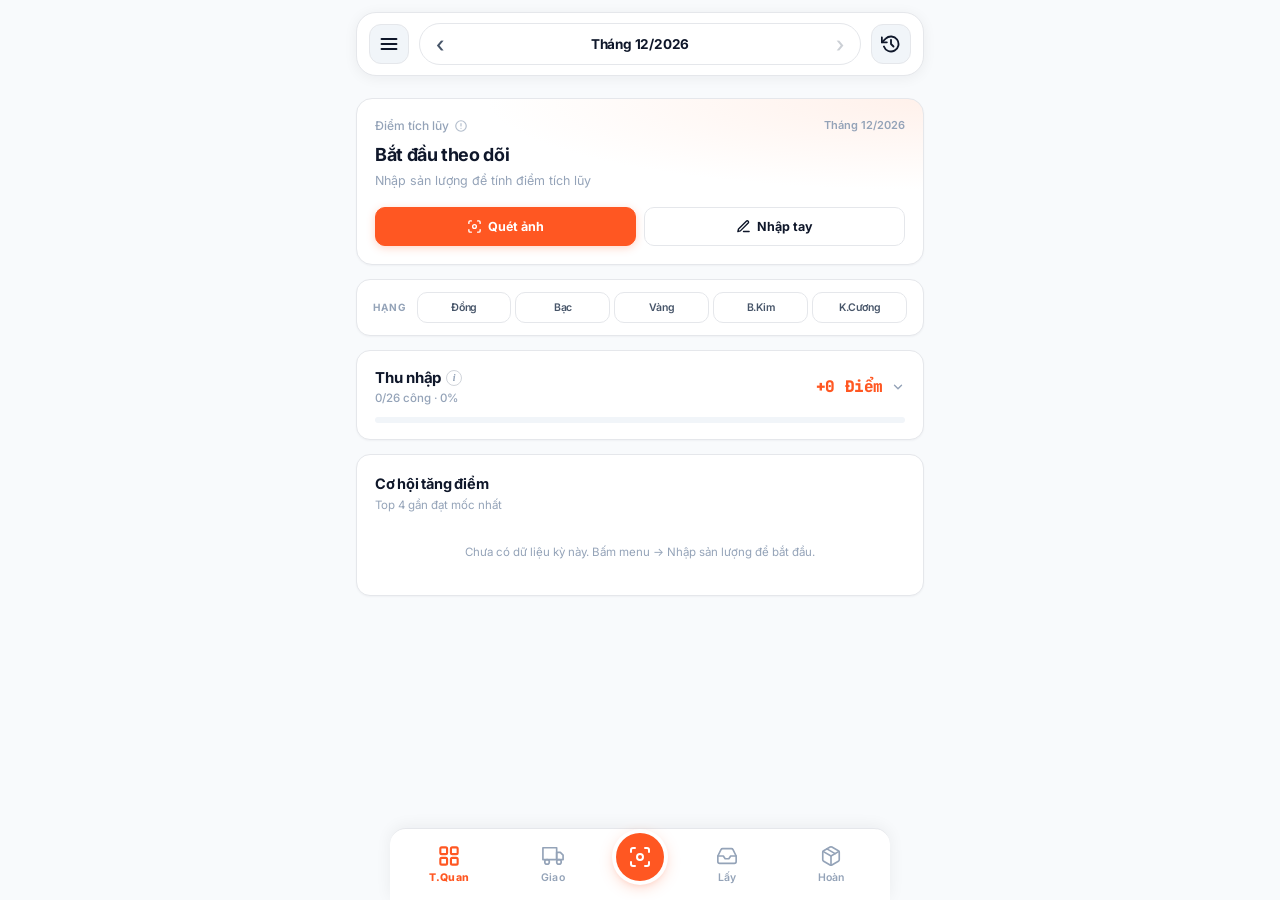
==== commit df04d8bd: "Add files via upload" ====
--- a/guide.html
+++ b/guide.html
@@ -2,1073 +2,1107 @@
 <html lang="vi">
 <head>
 <meta charset="UTF-8">
-<meta name="viewport" content="width=device-width, initial-scale=1.0, maximum-scale=1.0, user-scalable=no, viewport-fit=cover">
+<meta name="viewport" content="width=device-width, initial-scale=1.0, maximum-scale=5.0, viewport-fit=cover">
 <meta name="apple-mobile-web-app-capable" content="yes">
-<meta name="theme-color" content="#f8fafc">
-<title>Hướng dẫn — SPX Tracker</title>
-<link rel="stylesheet" href="https://fonts.googleapis.com/css2?family=Inter:wght@400;500;600;700;800&family=JetBrains+Mono:wght@500;600;700&display=swap">
-<style>
-:root {
-  --bg: #f8fafc; --surface: #ffffff; --surface-2: #f1f5f9; --border: #e5e7eb;
-  --text-1: #0f172a; --text-2: #475569; --text-3: #94a3b8;
-  --accent: #ff5722; --accent-soft: #fff1eb; --accent-border: #ffd5c2;
-  --success: #059669; --success-bg: #ecfdf5; --success-bd: #a7f3d0;
-  --warning: #d97706; --warning-bg: #fffbeb; --warning-bd: #fde68a;
-  --danger: #dc2626; --danger-bg: #fef2f2; --danger-bd: #fecaca;
-  --info: #2563eb; --info-bg: #eff6ff; --info-bd: #bfdbfe;
-  --new: #10b981; --new-bg: #ecfdf5; --new-bd: #a7f3d0;
-  --hot: #ef4444; --hot-bg: #fef2f2; --hot-bd: #fecaca;
-}
-[data-theme="dark"] {
-  --bg: #0d1117; --surface: #161b22; --surface-2: #21262d; --border: #30363d;
-  --text-1: #e6edf3; --text-2: #adbac7; --text-3: #768390;
-  --accent: #ff6e40; --accent-soft: rgba(255,110,64,0.12); --accent-border: rgba(255,110,64,0.3);
-  --success: #3fb950; --success-bg: rgba(63,185,80,0.12); --success-bd: rgba(63,185,80,0.3);
-  --warning: #d29922; --warning-bg: rgba(210,153,34,0.12); --warning-bd: rgba(210,153,34,0.3);
-  --danger: #f85149; --danger-bg: rgba(248,81,73,0.12); --danger-bd: rgba(248,81,73,0.3);
-  --info: #58a6ff; --info-bg: rgba(88,166,255,0.12); --info-bd: rgba(88,166,255,0.3);
-  --new: #3fb950; --new-bg: rgba(63,185,80,0.12); --new-bd: rgba(63,185,80,0.3);
-  --hot: #f85149; --hot-bg: rgba(248,81,73,0.12); --hot-bd: rgba(248,81,73,0.3);
-}
-* { box-sizing: border-box; margin: 0; padding: 0; -webkit-tap-highlight-color: transparent; }
-html { scroll-behavior: smooth; }
-body {
-  background: var(--bg); color: var(--text-1);
-  font-family: 'Inter', -apple-system, BlinkMacSystemFont, "Segoe UI", Roboto, sans-serif;
-  font-size: 14px; line-height: 1.6; -webkit-font-smoothing: antialiased;
-  padding-bottom: 40px;
-}
-
-/* ============ HEADER ============ */
-.g-header {
-  position: sticky; top: 0; z-index: 50; background: var(--bg);
-  padding: 12px 16px 8px; padding-top: calc(12px + env(safe-area-inset-top, 0px));
-  max-width: 700px; margin: 0 auto; border-bottom: 1px solid var(--border);
-}
-.g-header-inner {
-  background: var(--surface); border: 1px solid var(--border); border-radius: 16px;
-  padding: 8px 10px; display: flex; align-items: center; gap: 10px;
-  box-shadow: 0 2px 14px rgba(15,23,42,0.06);
-}
-[data-theme="dark"] .g-header-inner { box-shadow: 0 2px 14px rgba(0,0,0,0.35); }
-.g-back-btn {
-  width: 40px; height: 40px; flex-shrink: 0; display: inline-flex;
-  align-items: center; justify-content: center; background: var(--surface-2);
-  border: 1px solid var(--border); border-radius: 12px; cursor: pointer;
-  color: var(--text-1); text-decoration: none; transition: all 0.15s;
-}
-.g-back-btn:active { transform: scale(0.94); }
-.g-back-btn svg { width: 20px; height: 20px; }
-.g-title { flex: 1; font-size: 14.5px; font-weight: 700; letter-spacing: -0.015em; }
-.g-search-toggle {
-  width: 40px; height: 40px; flex-shrink: 0; display: inline-flex;
-  align-items: center; justify-content: center; background: var(--surface-2);
-  border: 1px solid var(--border); border-radius: 12px; cursor: pointer;
-  color: var(--text-1); transition: all 0.15s;
-}
-.g-search-toggle:active { transform: scale(0.94); }
-.g-search-toggle.active { background: var(--accent); border-color: var(--accent); color: #fff; }
-.g-search-toggle svg { width: 18px; height: 18px; }
-
-/* ============ SEARCH BAR ============ */
-.g-search-wrap {
-  max-width: 700px; margin: 0 auto;
-  max-height: 0; overflow: hidden;
-  transition: max-height 0.25s ease-out, padding 0.25s ease-out, opacity 0.2s;
-  opacity: 0;
-  padding: 0 16px;
-}
-.g-search-wrap.active {
-  max-height: 80px; opacity: 1; padding: 12px 16px 4px;
-}
-.g-search-inner {
-  background: var(--surface); border: 1px solid var(--border); border-radius: 12px;
-  padding: 10px 14px; display: flex; align-items: center; gap: 10px;
-}
-.g-search-inner svg { width: 16px; height: 16px; color: var(--text-3); flex-shrink: 0; }
-.g-search-input {
-  flex: 1; border: none; background: transparent; outline: none;
-  color: var(--text-1); font-size: 14px; font-family: inherit;
-}
-.g-search-input::placeholder { color: var(--text-3); }
-.g-search-clear {
-  width: 22px; height: 22px; border: none; background: var(--surface-2);
-  border-radius: 50%; cursor: pointer; color: var(--text-3); font-size: 14px;
-  display: none; align-items: center; justify-content: center; padding: 0;
-  font-family: inherit; line-height: 1;
-}
-.g-search-clear.show { display: inline-flex; }
-
-/* ============ SHELL ============ */
-.g-shell { max-width: 700px; margin: 0 auto; padding: 0 16px; }
-
-/* ============ HERO QUICK START ============ */
-.g-quick {
-  background: var(--surface); border: 1px solid var(--border); border-radius: 16px;
-  padding: 18px; margin-top: 14px; position: relative; overflow: hidden;
-  background-image: radial-gradient(140% 100% at 100% 0%, var(--accent-soft) 0%, transparent 55%);
-}
-.g-quick::before {
-  content: ''; position: absolute; top: 0; left: 0; right: 0; height: 3px;
-  background: linear-gradient(90deg, var(--accent) 0%, #ea4512 60%, var(--accent) 100%);
-}
-.g-quick-title {
-  font-size: 16px; font-weight: 800; letter-spacing: -0.02em;
-  display: flex; align-items: center; gap: 8px; margin-bottom: 4px;
-}
-.g-quick-sub { font-size: 12.5px; color: var(--text-3); font-weight: 500; margin-bottom: 14px; }
-.g-quick-steps { display: flex; flex-direction: column; gap: 8px; margin-bottom: 14px; }
-.g-quick-step {
-  display: flex; align-items: flex-start; gap: 10px;
-  font-size: 13px; color: var(--text-2); line-height: 1.5;
-}
-.g-quick-num {
-  width: 22px; height: 22px; flex-shrink: 0; display: inline-flex;
-  align-items: center; justify-content: center; background: var(--accent); color: #fff;
-  font-family: 'JetBrains Mono', monospace; font-weight: 800; font-size: 11px;
-  border-radius: 50%; line-height: 1;
-}
-.g-quick-step b { color: var(--text-1); font-weight: 700; }
-.g-quick-cta {
-  display: inline-flex; align-items: center; justify-content: center; gap: 6px;
-  width: 100%; padding: 11px 16px; background: var(--accent); color: #fff;
-  border: none; border-radius: 10px; font-size: 13px; font-weight: 700;
-  font-family: inherit; cursor: pointer; text-decoration: none;
-  box-shadow: 0 2px 8px rgba(255,87,34,0.25);
-  transition: all 0.15s;
-}
-.g-quick-cta:active { transform: scale(0.97); }
-
-/* ============ GROUPS ============ */
-.g-group { margin-top: 24px; }
-.g-group-head {
-  font-size: 11px; font-weight: 800; text-transform: uppercase;
-  letter-spacing: 1px; color: var(--text-3);
-  padding: 0 4px 8px; display: flex; align-items: center; gap: 6px;
-}
-.g-group-head span.count {
-  font-size: 10px; font-weight: 700; color: var(--text-3);
-  background: var(--surface-2); border: 1px solid var(--border);
-  padding: 1px 7px; border-radius: 999px; letter-spacing: 0.3px;
-}
-
-/* ============ ACCORDION SECTION ============ */
-.g-acc {
-  background: var(--surface); border: 1px solid var(--border);
-  border-radius: 14px; margin-bottom: 10px;
-  overflow: hidden; transition: border-color 0.2s, box-shadow 0.2s;
-}
-.g-acc.open {
-  border-color: var(--accent-border);
-  box-shadow: 0 4px 14px rgba(255,87,34,0.08);
-}
-.g-acc-head {
-  width: 100%; padding: 14px 16px; border: none; background: transparent;
-  cursor: pointer; font-family: inherit; text-align: left;
-  display: flex; align-items: center; gap: 12px;
-  transition: background 0.15s;
-}
-.g-acc-head:active { background: var(--surface-2); }
-.g-acc-num {
-  width: 28px; height: 28px; flex-shrink: 0; display: inline-flex;
-  align-items: center; justify-content: center;
-  background: var(--accent); color: #fff;
-  font-family: 'JetBrains Mono', monospace; font-weight: 800; font-size: 12px;
-  border-radius: 8px;
-}
-.g-acc-title {
-  flex: 1; min-width: 0; font-size: 14px; font-weight: 700;
-  color: var(--text-1); letter-spacing: -0.01em;
-  display: flex; align-items: center; gap: 8px; flex-wrap: wrap;
-}
-.g-acc-arrow {
-  font-size: 20px; line-height: 1; color: var(--text-3);
-  transition: transform 0.25s ease-out, color 0.2s;
-  flex-shrink: 0;
-}
-.g-acc.open .g-acc-arrow { transform: rotate(90deg); color: var(--accent); }
-.g-acc-body {
-  max-height: 0; overflow: hidden;
-  transition: max-height 0.3s ease-out;
-}
-.g-acc.open .g-acc-body { max-height: 5000px; }
-.g-acc-content {
-  padding: 0 16px 18px;
-  border-top: 1px solid var(--border);
-  padding-top: 14px;
-}
-
-/* ============ BADGES ============ */
-.g-badge-new,
-.g-badge-hot {
-  display: inline-block; font-size: 9.5px; font-weight: 800;
-  padding: 2px 8px; border-radius: 4px; border: 1px solid;
-  letter-spacing: 0.5px; text-transform: uppercase;
-  line-height: 1.4;
-}
-.g-badge-new { color: var(--new); background: var(--new-bg); border-color: var(--new-bd); }
-.g-badge-hot { color: var(--hot); background: var(--hot-bg); border-color: var(--hot-bd); }
-
-/* ============ CONTENT IN SECTION ============ */
-.g-h3 {
-  font-size: 13px; font-weight: 700; margin: 16px 0 8px;
-  letter-spacing: -0.01em; color: var(--text-1);
-  display: flex; align-items: center; gap: 6px;
-}
-.g-h3:first-child { margin-top: 0; }
-.g-p { font-size: 13px; color: var(--text-2); line-height: 1.65; margin-bottom: 10px; }
-.g-p:last-child { margin-bottom: 0; }
-.g-p b { color: var(--text-1); font-weight: 700; }
-.g-p code {
-  font-family: 'JetBrains Mono', monospace; font-size: 11.5px;
-  background: var(--surface-2); border: 1px solid var(--border);
-  padding: 1px 6px; border-radius: 4px; color: var(--accent); font-weight: 600;
-  word-break: break-all;
-}
-.g-list { list-style: none; padding: 0; margin: 0 0 10px; display: flex; flex-direction: column; gap: 6px; }
-.g-list li { position: relative; padding-left: 24px; font-size: 13px; color: var(--text-2); line-height: 1.55; }
-.g-list li::before {
-  content: ''; position: absolute; left: 8px; top: 8px;
-  width: 6px; height: 6px; border-radius: 50%; background: var(--accent);
-}
-.g-list li b { color: var(--text-1); font-weight: 700; }
-.g-olist { padding-left: 22px; margin: 0 0 10px; font-size: 13px; color: var(--text-2); line-height: 1.7; }
-.g-olist li { margin-bottom: 6px; padding-left: 4px; }
-.g-olist li b { color: var(--text-1); font-weight: 700; }
-
-.g-card {
-  background: var(--surface-2); border: 1px solid var(--border);
-  border-radius: 12px; padding: 12px 14px; margin: 10px 0;
-}
-.g-card-title { font-size: 12.5px; font-weight: 700; margin-bottom: 6px; color: var(--text-1); }
-.g-card p { font-size: 12px; color: var(--text-2); line-height: 1.55; margin: 0; }
-.g-card p + p { margin-top: 6px; }
-.g-card b { color: var(--text-1); font-weight: 700; }
-
-.g-table {
-  width: 100%; border-collapse: collapse; font-size: 12.5px; margin: 10px 0;
-  background: var(--surface); border-radius: 10px; overflow: hidden;
-  border: 1px solid var(--border);
-}
-.g-table th {
-  background: var(--surface-2); text-align: left; padding: 10px 12px;
-  font-size: 10.5px; font-weight: 700; text-transform: uppercase;
-  letter-spacing: 0.6px; color: var(--text-3); border-bottom: 1px solid var(--border);
-}
-.g-table td { padding: 10px 12px; border-bottom: 1px solid var(--border); color: var(--text-2); vertical-align: top; }
-.g-table tr:last-child td { border-bottom: none; }
-.g-table b { color: var(--text-1); font-weight: 700; }
-
-.g-code {
-  background: #0d1117; color: #c9d1d9; font-family: 'JetBrains Mono', monospace;
-  font-size: 11.5px; line-height: 1.55; padding: 12px 14px; border-radius: 10px;
-  overflow-x: auto; margin: 10px 0; border: 1px solid #30363d; white-space: pre;
-}
-.g-code b { color: #ff6e40; font-weight: 700; }
-
-/* ============ CALLOUT ============ */
-.g-callout {
-  padding: 12px 14px; border-radius: 12px; margin: 12px 0;
-  border-left: 4px solid; font-size: 12.5px; line-height: 1.6;
-  background: var(--surface-2);
-}
-.g-callout-title {
-  font-weight: 800; font-size: 12px; display: block;
-  margin-bottom: 6px; letter-spacing: -0.005em;
-  display: flex; align-items: center; gap: 6px;
-}
-.g-callout b { color: var(--text-1); font-weight: 700; }
-.g-callout p { margin: 0; color: var(--text-2); }
-.g-callout p + p { margin-top: 6px; }
-
-.g-callout-info { border-color: var(--info); background: var(--info-bg); }
-.g-callout-info .g-callout-title { color: var(--info); }
-.g-callout-warn { border-color: var(--warning); background: var(--warning-bg); }
-.g-callout-warn .g-callout-title { color: var(--warning); }
-.g-callout-danger { border-color: var(--danger); background: var(--danger-bg); }
-.g-callout-danger .g-callout-title { color: var(--danger); }
-.g-callout-success { border-color: var(--success); background: var(--success-bg); }
-.g-callout-success .g-callout-title { color: var(--success); }
-
-/* ============ SECTION "NOT FOUND" ============ */
-.g-empty {
-  text-align: center; padding: 40px 20px;
-  color: var(--text-3); font-size: 13px; display: none;
-}
-.g-empty.show { display: block; }
-
-/* ============ FOOTER ============ */
-.g-footer {
-  margin-top: 32px; padding: 20px;
-  background: var(--surface); border: 1px solid var(--border);
-  border-radius: 16px; text-align: center;
-}
-.g-footer-text { font-size: 12px; color: var(--text-3); line-height: 1.6; margin-bottom: 14px; }
-.g-footer-text b { color: var(--text-1); font-weight: 700; }
-.g-footer-btn {
-  display: inline-flex; align-items: center; justify-content: center; gap: 8px;
-  padding: 13px 22px; background: var(--accent); color: #fff; border: none;
-  border-radius: 12px; font-family: inherit; font-size: 13.5px; font-weight: 700;
-  cursor: pointer; text-decoration: none; width: 100%; max-width: 320px;
-  box-shadow: 0 4px 14px rgba(255,87,34,0.3);
-}
-.g-footer-btn:active { transform: scale(0.97); }
-.g-footer-btn svg { width: 18px; height: 18px; }
-
-/* ============ LIGHTBOX ============ */
-#gLightbox {
-  position: fixed; inset: 0; background: rgba(0,0,0,0.95);
-  display: none; align-items: center; justify-content: center;
-  z-index: 999; padding: 16px;
-}
-#gLightbox.active { display: flex; }
-#gLightbox img { max-width: 100%; max-height: 100%; object-fit: contain; border-radius: 8px; }
-#gLightbox .g-lb-close {
-  position: absolute; top: calc(12px + env(safe-area-inset-top, 0px)); right: 12px;
-  width: 44px; height: 44px; border-radius: 50%; background: rgba(255,255,255,0.15);
-  color: #fff; border: none; font-size: 22px; font-weight: 700; cursor: pointer;
-}
-
-/* ============ RESPONSIVE ============ */
-@media (max-width: 360px) {
-  .g-quick { padding: 16px; }
-  .g-quick-title { font-size: 15px; }
-  .g-acc-head { padding: 12px 14px; gap: 10px; }
-  .g-acc-num { width: 26px; height: 26px; font-size: 11px; }
-  .g-acc-title { font-size: 13.5px; }
-  .g-acc-content { padding: 12px 14px 16px; }
-  .g-table th, .g-table td { padding: 8px 10px; font-size: 11.5px; }
-}
-
-@media (prefers-reduced-motion: reduce) {
-  .g-acc-body, .g-acc-arrow, .g-search-wrap { transition: none !important; }
-}
-</style>
+<meta name="apple-mobile-web-app-status-bar-style" content="black-translucent">
+<meta name="theme-color" content="#ff5722">
+<meta name="spx-app-version" content="v2.5">
+<meta name="description" content="Theo dõi sản lượng giao/lấy/hoàn và tính điểm SPX">
+<title>Theo Dõi Sản Lượng & Điểm SPX</title>
+<link rel="manifest" href="./manifest.json">
+<link rel="apple-touch-icon" href="[data-uri]">
+<meta name="apple-mobile-web-app-title" content="SPX Tracker">
+<script>
+  // Áp dụng giao diện trước khi vẽ để tránh chớp trắng
+  (function () {
+    try {
+      var theme = localStorage.getItem('spx_theme') || localStorage.getItem('theme') || 'light';
+      document.documentElement.setAttribute('data-theme', theme === 'dark' ? 'dark' : 'light');
+    } catch (_) {
+      document.documentElement.setAttribute('data-theme', 'light');
+    }
+  })();
+</script>
+<link rel="stylesheet" href="./css/style.css">
 </head>
 <body>
 
-<header class="g-header">
-  <div class="g-header-inner">
-    <a href="./index.html" class="g-back-btn" aria-label="Quay lại">
-      <svg viewBox="0 0 24 24" fill="none" stroke="currentColor" stroke-width="2.2" stroke-linecap="round" stroke-linejoin="round">
-        <line x1="19" y1="12" x2="5" y2="12"/>
-        <polyline points="12 19 5 12 12 5"/>
+<div class="header-wrapper">
+  <div class="header-card">
+    <div class="header-row">
+      <button class="header-icon-btn" onclick="openMenuModal()" aria-label="Menu">
+        <svg viewBox="0 0 24 24" fill="none" stroke="currentColor" stroke-width="2.2" stroke-linecap="round">
+          <line x1="3" y1="6" x2="21" y2="6"/>
+          <line x1="3" y1="12" x2="21" y2="12"/>
+          <line x1="3" y1="18" x2="21" y2="18"/>
+        </svg>
+      </button>
+
+      <div class="period-cluster">
+        <button class="period-arrow-btn" id="periodPrev" onclick="periodPrev()" aria-label="Tháng trước">‹</button>
+        <button class="period-label" id="periodLabel" onclick="openPeriodPicker()">Tháng 10/2026</button>
+        <button class="period-arrow-btn" id="periodNext" onclick="periodNext()" aria-label="Tháng sau">›</button>
+      </div>
+
+      <button class="header-icon-btn" onclick="openHistoryTab()" aria-label="Nhật ký">
+        <svg viewBox="0 0 24 24" fill="none" stroke="currentColor" stroke-width="2.2" stroke-linecap="round" stroke-linejoin="round">
+          <polyline points="1 4 1 10 7 10"/>
+          <path d="M3.51 15a9 9 0 1 0 2.13-9.36L1 10"/>
+          <polyline points="12 7 12 12 15 15"/>
+        </svg>
+      </button>
+    </div>
+  </div>
+  <input type="month" id="monthPickerInput" style="display:none" onchange="jumpToMonth(this.value)">
+</div>
+
+<div class="layout-shell">
+  <div class="content-area">
+
+    <div id="reminderBanner" class="reminder-banner" style="display:none">
+      <div class="reminder-banner-head">
+        <span class="reminder-banner-icon" id="reminderIcon">⚠️</span>
+        <span class="reminder-banner-title" id="reminderTitle">Chưa quét sản lượng</span>
+        <button class="reminder-banner-close" onclick="dismissReminderBanner()" aria-label="Đóng">✕</button>
+      </div>
+      <div class="reminder-banner-sub" id="reminderSub"></div>
+      <div class="reminder-banner-actions">
+        <button class="reminder-btn-secondary" id="reminderSecondaryBtn" onclick="openHistoryTab()" style="display:none">Xem chi tiết</button>
+        <button class="reminder-btn-primary" onclick="openOcrPicker()">📷 Quét ngay</button>
+      </div>
+    </div>
+
+    <div class="tab-panel active" id="tab-overview">
+      <main class="app-container">
+
+        <section class="hero" id="overviewHero">
+          <div class="hero-top">
+            <span class="hero-eyebrow">
+              Điểm tích lũy
+              <button type="button" class="hero-info-btn" onclick="toggleHeroMetrics()" aria-label="Chi tiết">
+                <svg viewBox="0 0 24 24" fill="none" stroke="currentColor" stroke-width="2" stroke-linecap="round" stroke-linejoin="round">
+                  <circle cx="12" cy="12" r="9"/>
+                  <line x1="12" y1="8" x2="12" y2="12"/>
+                  <line x1="12" y1="16" x2="12.01" y2="16"/>
+                </svg>
+              </button>
+            </span>
+            <span class="hero-context" id="heroContext"></span>
+          </div>
+
+          <div class="hero-data" id="heroData">
+            <div class="hero-row-main">
+              <div class="hero-value hero-value-tappable" id="overallTotalPoints" onclick="toggleHeroMetrics()" role="button" tabindex="0" aria-label="Xem chi tiết">
+                0 <span class="hero-value-unit">Điểm</span>
+              </div>
+            </div>
+
+            <div class="hero-metrics-wrap" id="heroMetricsWrap">
+              <div class="hero-metrics" id="heroMetrics">
+                <div class="hero-metric">
+                  <div class="hero-metric-value" id="heroBase">0</div>
+                  <div class="hero-metric-label">Gốc</div>
+                </div>
+                <div class="hero-metric">
+                  <div class="hero-metric-value" id="heroBonus">+0</div>
+                  <div class="hero-metric-label">Thưởng</div>
+                </div>
+                <div class="hero-metric">
+                  <div class="hero-metric-value" id="heroIncome">+0</div>
+                  <div class="hero-metric-label">Thu nhập</div>
+                </div>
+              </div>
+            </div>
+
+            <div class="hero-tiles" id="heroTiles">
+              <div class="hero-tile hero-tile-giao">
+                <span class="hero-tile-label">Giao</span>
+                <span class="hero-tile-value" id="heroTileDel">0</span>
+              </div>
+              <div class="hero-tile hero-tile-lay">
+                <span class="hero-tile-label">Lấy</span>
+                <span class="hero-tile-value" id="heroTilePick">0</span>
+              </div>
+              <div class="hero-tile hero-tile-hoan">
+                <span class="hero-tile-label">Hoàn</span>
+                <span class="hero-tile-value" id="heroTileRet">0</span>
+              </div>
+            </div>
+          </div>
+
+          <div class="hero-empty" id="heroEmpty">
+            <div class="hero-empty-title">Bắt đầu theo dõi</div>
+            <div class="hero-empty-sub">Nhập sản lượng để tính điểm tích lũy</div>
+            <div class="hero-empty-cta">
+              <button type="button" class="btn-cta-ocr" onclick="openOcrPicker()">
+                <svg viewBox="0 0 24 24" fill="none" stroke="currentColor" stroke-width="2.2" stroke-linecap="round" stroke-linejoin="round">
+                  <path d="M3 7V5a2 2 0 0 1 2-2h2"/>
+                  <path d="M17 3h2a2 2 0 0 1 2 2v2"/>
+                  <path d="M21 17v2a2 2 0 0 1-2 2h-2"/>
+                  <path d="M7 21H5a2 2 0 0 1-2-2v-2"/>
+                  <circle cx="12" cy="12" r="3"/>
+                </svg>
+                <span>Quét ảnh</span>
+              </button>
+              <button type="button" class="btn-cta-manual" onclick="openAddModal()">
+                <svg viewBox="0 0 24 24" fill="none" stroke="currentColor" stroke-width="2.2" stroke-linecap="round" stroke-linejoin="round">
+                  <path d="M12 20h9"/>
+                  <path d="M16.5 3.5a2.121 2.121 0 0 1 3 3L7 19l-4 1 1-4L16.5 3.5z"/>
+                </svg>
+                <span>Nhập tay</span>
+              </button>
+            </div>
+          </div>
+        </section>
+
+        <section class="card card-rank">
+          <div class="rank-inline-row">
+            <span class="rank-inline-label">Hạng</span>
+            <div class="rank-pill-group rank-pill-group-inline">
+              <button class="rank-pill" data-rank="dong"      onclick="setRankTier('dong', 0.10, this)">Đồng</button>
+              <button class="rank-pill" data-rank="bac"       onclick="setRankTier('bac', 0.15, this)">Bạc</button>
+              <button class="rank-pill" data-rank="vang"      onclick="setRankTier('vang', 0.20, this)">Vàng</button>
+              <button class="rank-pill" data-rank="bach_kim"  onclick="setRankTier('bach_kim', 0.22, this)">B.Kim</button>
+              <button class="rank-pill" data-rank="kim_cuong" onclick="setRankTier('kim_cuong', 0.26, this)">K.Cương</button>
+            </div>
+          </div>
+        </section>
+
+        <details class="card income-section" id="incomeDetails">
+          <summary class="income-summary">
+            <div class="income-summary-row">
+              <div class="income-summary-left">
+                <span class="income-summary-title">
+                  Thu nhập
+                  <button class="info-icon" type="button"
+                          onclick="event.preventDefault(); event.stopPropagation(); showIncomeInfo()"
+                          aria-label="Trợ giúp">i</button>
+                </span>
+                <span class="income-summary-days" id="incomeDayCount">0/26 công · 0%</span>
+              </div>
+              <div class="income-summary-right">
+                <span class="income-summary-value" id="incomeTotalDisplay">+0 Điểm</span>
+                <span class="income-chevron">
+                  <svg width="14" height="14" viewBox="0 0 24 24" fill="none" stroke="currentColor" stroke-width="2.4" stroke-linecap="round" stroke-linejoin="round">
+                    <polyline points="6 9 12 15 18 9"/>
+                  </svg>
+                </span>
+              </div>
+            </div>
+            <div class="income-progress">
+              <div class="income-progress-fill" id="incomeProgressFill"></div>
+            </div>
+          </summary>
+
+          <div class="income-content">
+            <div class="salary-month-hint" id="salaryMonthHint">📅 Áp dụng cho: Tháng 10/2026</div>
+
+            <div class="income-row income-row-region">
+              <span class="income-row-label">Khu vực tính công</span>
+              <div class="region-pill-group">
+                <button type="button" class="region-pill" data-region="mien" onclick="changeRegion('mien', this)">
+                  <span>MIỀN TRUNG</span>
+                </button>
+                <button type="button" class="region-pill" data-region="hcm_hn" onclick="changeRegion('hcm_hn', this)">
+                  <span>TP.HCM · HN</span>
+                </button>
+              </div>
+            </div>
+            <div class="income-row">
+              <span class="income-row-label">LCB</span>
+              <div class="income-row-input">
+                <input type="number" inputmode="decimal" step="0.1" id="salaryBaseInput" value="0" min="0" oninput="saveSalaryConfig()" onchange="saveSalaryConfig()">
+                <span class="income-unit">Điểm</span>
+              </div>
+            </div>
+            <div class="income-row">
+              <span class="income-row-label">KC Bưu cục</span>
+              <div class="income-row-input">
+                <input type="number" inputmode="decimal" step="0.1" id="manualBuuCucInput" value="0" min="0" oninput="saveManualPoints()" onchange="saveManualPoints()">
+                <span class="income-unit">Điểm</span>
+              </div>
+            </div>
+            <div class="income-row">
+              <span class="income-row-label">KC Tài xế</span>
+              <div class="income-row-input">
+                <input type="number" inputmode="decimal" step="0.1" id="manualTaiXeInput" value="0" min="0" oninput="saveManualPoints()" onchange="saveManualPoints()">
+                <span class="income-unit">Điểm</span>
+              </div>
+            </div>
+
+            <div class="taixe-condition-banner" id="taixeConditionBanner" style="display:none">
+              <div class="taixe-banner-head">
+                <span class="taixe-banner-icon" id="taixeBannerIcon">⚠️</span>
+                <span class="taixe-banner-title" id="taixeBannerTitle">Chưa đủ điều kiện cộng Tài xế</span>
+              </div>
+              <div class="taixe-banner-progress-text" id="taixeProgressText">
+                Đơn Giao: 388/1,500
+              </div>
+              <div class="taixe-banner-progress-bar">
+                <div class="taixe-banner-progress-fill" id="taixeProgressFill"></div>
+              </div>
+              <div class="taixe-banner-sub" id="taixeBannerSub">Còn thiếu 1,112 đơn</div>
+            </div>
+
+            <div class="income-summary-box">
+              <div class="income-summary-line">
+                <span>Lương 1 công</span>
+                <span id="incomePerDayText">0 Điểm/công</span>
+              </div>
+              <div class="income-summary-line total">
+                <span>Đã tích lũy</span>
+                <b id="incomeTotalDisplayInner">+0 Điểm</b>
+              </div>
+            </div>
+            <button class="btn btn-primary income-save-btn" onclick="forceSaveConfig()">Lưu cấu hình tháng này</button>
+          </div>
+        </details>
+
+        <section class="card" id="opportunityCard">
+          <div class="card-head">
+            <div>
+              <h2 class="card-title">Cơ hội tăng điểm</h2>
+              <p class="card-sub">Top 4 gần đạt mốc nhất</p>
+            </div>
+          </div>
+          <div id="overviewMilestoneList"></div>
+          <button type="button" class="view-all-opp-btn" id="viewAllOpportunitiesBtn" onclick="openAllOpportunitiesModal()" style="display:none">
+            <span>Xem tất cả</span>
+            <svg viewBox="0 0 24 24" fill="none" stroke="currentColor" stroke-width="2.2" stroke-linecap="round" stroke-linejoin="round">
+              <polyline points="9 18 15 12 9 6"/>
+            </svg>
+          </button>
+        </section>
+
+      </main>
+    </div>
+    
+    <div class="tab-panel" id="tab-delivery">
+      <main class="app-container">
+        <section class="hero hero-sm hero-giao">
+          <div class="hero-top">
+            <span class="hero-eyebrow">Giao</span>
+            <span class="hero-pill" id="delTotalOrders">0 đơn</span>
+          </div>
+          <div class="hero-value" id="delTotalPoints">0 <span class="hero-value-unit">Điểm</span></div>
+        </section>
+
+        <section class="tab-empty-state" id="delEmptyState" style="display:none">
+          <div class="tab-empty-icon">📦</div>
+          <div class="tab-empty-title">Chưa có dữ liệu Giao</div>
+          <div class="tab-empty-sub">Quét ảnh hoặc nhập tay để bắt đầu theo dõi</div>
+          <div class="tab-empty-cta">
+            <button type="button" class="btn-cta-ocr" onclick="openOcrPicker()">
+              <svg viewBox="0 0 24 24" fill="none" stroke="currentColor" stroke-width="2.2" stroke-linecap="round" stroke-linejoin="round">
+                <path d="M3 7V5a2 2 0 0 1 2-2h2"/>
+                <path d="M17 3h2a2 2 0 0 1 2 2v2"/>
+                <path d="M21 17v2a2 2 0 0 1-2 2h-2"/>
+                <path d="M7 21H5a2 2 0 0 1-2-2v-2"/>
+                <circle cx="12" cy="12" r="3"/>
+              </svg>
+              <span>Quét ảnh</span>
+            </button>
+            <button type="button" class="btn-cta-manual" onclick="openAddModal()">
+              <svg viewBox="0 0 24 24" fill="none" stroke="currentColor" stroke-width="2.2" stroke-linecap="round" stroke-linejoin="round">
+                <path d="M12 20h9"/>
+                <path d="M16.5 3.5a2.121 2.121 0 0 1 3 3L7 19l-4 1 1-4L16.5 3.5z"/>
+              </svg>
+              <span>Nhập tay</span>
+            </button>
+          </div>
+        </section>
+
+        <section class="card card-flush" id="delTableCard">
+          <div class="card-head-pad">
+            <h2 class="card-title">Phân bổ & mục tiêu</h2>
+          </div>
+          <div class="table-scroll table-clean">
+            <table>
+              <thead>
+                <tr>
+                  <th>KG</th>
+                  <th>SL</th>
+                  <th>Mốc</th>
+                  <th>Điểm</th>
+                  <th class="th-right">Cần</th>
+                  <th class="th-right">Được</th>
+                </tr>
+              </thead>
+              <tbody id="delTableBody"></tbody>
+            </table>
+          </div>
+        </section>
+      </main>
+    </div>
+
+    <div class="tab-panel" id="tab-pickup">
+      <main class="app-container">
+        <section class="hero hero-sm hero-lay">
+          <div class="hero-top">
+            <span class="hero-eyebrow">Lấy</span>
+            <span class="hero-pill" id="pickTotalOrders">0 đơn</span>
+          </div>
+          <div class="hero-value" id="pickTotalPoints">0 <span class="hero-value-unit">Điểm</span></div>
+        </section>
+
+        <section class="tab-empty-state" id="pickEmptyState" style="display:none">
+          <div class="tab-empty-icon">📥</div>
+          <div class="tab-empty-title">Chưa có dữ liệu Lấy</div>
+          <div class="tab-empty-sub">Quét ảnh hoặc nhập tay để bắt đầu theo dõi</div>
+          <div class="tab-empty-cta">
+            <button type="button" class="btn-cta-ocr" onclick="openOcrPicker()">
+              <svg viewBox="0 0 24 24" fill="none" stroke="currentColor" stroke-width="2.2" stroke-linecap="round" stroke-linejoin="round">
+                <path d="M3 7V5a2 2 0 0 1 2-2h2"/>
+                <path d="M17 3h2a2 2 0 0 1 2 2v2"/>
+                <path d="M21 17v2a2 2 0 0 1-2 2h-2"/>
+                <path d="M7 21H5a2 2 0 0 1-2-2v-2"/>
+                <circle cx="12" cy="12" r="3"/>
+              </svg>
+              <span>Quét ảnh</span>
+            </button>
+            <button type="button" class="btn-cta-manual" onclick="openAddModal()">
+              <svg viewBox="0 0 24 24" fill="none" stroke="currentColor" stroke-width="2.2" stroke-linecap="round" stroke-linejoin="round">
+                <path d="M12 20h9"/>
+                <path d="M16.5 3.5a2.121 2.121 0 0 1 3 3L7 19l-4 1 1-4L16.5 3.5z"/>
+              </svg>
+              <span>Nhập tay</span>
+            </button>
+          </div>
+        </section>
+
+        <section class="card card-flush" id="pickTableCard">
+          <div class="card-head-pad">
+            <h2 class="card-title">Phân bổ & mục tiêu</h2>
+          </div>
+          <div class="table-scroll table-clean">
+            <table>
+              <thead>
+                <tr>
+                  <th>KG</th>
+                  <th>SL</th>
+                  <th>Mốc</th>
+                  <th>Điểm</th>
+                  <th class="th-right">Cần</th>
+                  <th class="th-right">Được</th>
+                </tr>
+              </thead>
+              <tbody id="pickTableBody"></tbody>
+            </table>
+          </div>
+        </section>
+      </main>
+    </div>
+
+    <div class="tab-panel" id="tab-return">
+      <main class="app-container">
+        <section class="hero hero-sm hero-hoan">
+          <div class="hero-top">
+            <span class="hero-eyebrow">Hoàn</span>
+            <span class="hero-pill" id="retTotalOrders">0 đơn</span>
+          </div>
+          <div class="hero-value" id="retTotalPoints">0 <span class="hero-value-unit">Điểm</span></div>
+        </section>
+
+        <section class="tab-empty-state" id="retEmptyState" style="display:none">
+          <div class="tab-empty-icon">↩️</div>
+          <div class="tab-empty-title">Chưa có dữ liệu Hoàn</div>
+          <div class="tab-empty-sub">Quét ảnh hoặc nhập tay để bắt đầu theo dõi</div>
+          <div class="tab-empty-cta">
+            <button type="button" class="btn-cta-ocr" onclick="openOcrPicker()">
+              <svg viewBox="0 0 24 24" fill="none" stroke="currentColor" stroke-width="2.2" stroke-linecap="round" stroke-linejoin="round">
+                <path d="M3 7V5a2 2 0 0 1 2-2h2"/>
+                <path d="M17 3h2a2 2 0 0 1 2 2v2"/>
+                <path d="M21 17v2a2 2 0 0 1-2 2h-2"/>
+                <path d="M7 21H5a2 2 0 0 1-2-2v-2"/>
+                <circle cx="12" cy="12" r="3"/>
+              </svg>
+              <span>Quét ảnh</span>
+            </button>
+            <button type="button" class="btn-cta-manual" onclick="openAddModal()">
+              <svg viewBox="0 0 24 24" fill="none" stroke="currentColor" stroke-width="2.2" stroke-linecap="round" stroke-linejoin="round">
+                <path d="M12 20h9"/>
+                <path d="M16.5 3.5a2.121 2.121 0 0 1 3 3L7 19l-4 1 1-4L16.5 3.5z"/>
+              </svg>
+              <span>Nhập tay</span>
+            </button>
+          </div>
+        </section>
+
+        <section class="card card-flush" id="retTableCard">
+          <div class="card-head-pad">
+            <h2 class="card-title">Phân bổ & mục tiêu</h2>
+          </div>
+          <div class="table-scroll table-clean">
+            <table>
+              <thead>
+                <tr>
+                  <th>KG</th>
+                  <th>SL</th>
+                  <th>Mốc</th>
+                  <th>Điểm</th>
+                  <th class="th-right">Cần</th>
+                  <th class="th-right">Được</th>
+                </tr>
+              </thead>
+              <tbody id="retTableBody"></tbody>
+            </table>
+          </div>
+        </section>
+      </main>
+    </div>
+
+    <div class="tab-panel" id="tab-history">
+      <main class="app-container">
+        <section class="card">
+          <div class="card-head">
+            <div>
+              <h2 class="card-title">Nhật ký</h2>
+              <p class="card-sub" id="histCountNote">0 bản ghi</p>
+            </div>
+          </div>
+          <div class="filter-bar">
+            <button class="filter-btn active" onclick="setHistFilter('all', this)">Tất cả</button>
+            <button class="filter-btn" onclick="setHistFilter('delivery', this)">Giao</button>
+            <button class="filter-btn" onclick="setHistFilter('pickup', this)">Lấy</button>
+            <button class="filter-btn" onclick="setHistFilter('return', this)">Hoàn</button>
+            <button class="filter-btn filter-btn-date" id="histFilterDateBtn" onclick="openHistoryDatePicker()">📅 Ngày</button>
+          </div>
+
+          <!-- Banner: số ngày trong tháng chưa có bản ghi -->
+          <div id="missedDaysBanner" class="missed-days-banner" style="display:none;">
+            <!-- Bấm vào vùng text để mở Modal -->
+            <div class="missed-days-content" onclick="openMissedDaysModal()" style="cursor: pointer; flex: 1;">
+              <span class="missed-days-icon">⚠️</span>
+              <span id="missedDaysText" class="missed-days-text">Chưa cập nhật</span>
+            </div>
+            <!-- Bấm nút này để mở Quét ảnh luôn -->
+            <button type="button" class="btn btn-primary" onclick="openOcrPicker()" style="padding: 6px 12px; font-size: 11.5px; white-space: nowrap; border-radius: 8px;">
+              📷 Quét ngay
+            </button>
+          </div>
+
+          <div id="historyEntries"></div>
+
+          <!-- Xóa toàn bộ dữ liệu của tháng đang xem -->
+          <button type="button" class="btn-delete-month" id="btnDeleteMonth" onclick="deleteCurrentMonthHistory()">
+            🗑️ Xóa dữ liệu tháng này
+          </button>
+        </section>
+      </main>
+    </div>
+
+  </div>
+</div>
+
+<aside class="bottom-nav">
+  <button class="nav-btn active" data-tab="overview" onclick="switchMainTab('overview', this)" aria-label="Tổng quan">
+    <svg class="nav-icon" viewBox="0 0 24 24" fill="none" stroke="currentColor" stroke-width="1.8" stroke-linecap="round" stroke-linejoin="round">
+      <rect x="3" y="3" width="7" height="7" rx="1.5"/>
+      <rect x="14" y="3" width="7" height="7" rx="1.5"/>
+      <rect x="3" y="14" width="7" height="7" rx="1.5"/>
+      <rect x="14" y="14" width="7" height="7" rx="1.5"/>
+    </svg>
+    <span class="nav-label">T.Quan</span>
+  </button>
+
+  <button class="nav-btn" data-tab="delivery" onclick="switchMainTab('delivery', this)" aria-label="Giao">
+    <svg class="nav-icon" viewBox="0 0 24 24" fill="none" stroke="currentColor" stroke-width="1.8" stroke-linecap="round" stroke-linejoin="round">
+      <path d="M1 3h15v13H1z"/>
+      <path d="M16 8h4l3 3v5h-7V8z"/>
+      <circle cx="5.5" cy="18.5" r="2.5"/>
+      <circle cx="18.5" cy="18.5" r="2.5"/>
+    </svg>
+    <span class="nav-label">Giao</span>
+  </button>
+
+  <button class="nav-btn-fab" onclick="openOcrPicker()" aria-label="Quét ảnh">
+    <span class="fab-icon">
+      <svg viewBox="0 0 24 24" fill="none" stroke="currentColor" stroke-width="2" stroke-linecap="round" stroke-linejoin="round">
+        <path d="M3 7V5a2 2 0 0 1 2-2h2"/>
+        <path d="M17 3h2a2 2 0 0 1 2 2v2"/>
+        <path d="M21 17v2a2 2 0 0 1-2 2h-2"/>
+        <path d="M7 21H5a2 2 0 0 1-2-2v-2"/>
+        <circle cx="12" cy="12" r="3"/>
       </svg>
-    </a>
-    <div class="g-title">Hướng dẫn sử dụng</div>
-    <button class="g-search-toggle" id="gSearchToggle" onclick="toggleSearch()" aria-label="Tìm kiếm">
-      <svg viewBox="0 0 24 24" fill="none" stroke="currentColor" stroke-width="2.2" stroke-linecap="round" stroke-linejoin="round">
-        <circle cx="11" cy="11" r="7"/>
-        <line x1="21" y1="21" x2="16.65" y2="16.65"/>
-      </svg>
-    </button>
-  </div>
-</header>
-
-<div class="g-search-wrap" id="gSearchWrap">
-  <div class="g-search-inner">
-    <svg viewBox="0 0 24 24" fill="none" stroke="currentColor" stroke-width="2.2" stroke-linecap="round" stroke-linejoin="round">
-      <circle cx="11" cy="11" r="7"/>
-      <line x1="21" y1="21" x2="16.65" y2="16.65"/>
+    </span>
+  </button>
+
+  <button class="nav-btn" data-tab="pickup" onclick="switchMainTab('pickup', this)" aria-label="Lấy">
+    <svg class="nav-icon" viewBox="0 0 24 24" fill="none" stroke="currentColor" stroke-width="1.8" stroke-linecap="round" stroke-linejoin="round">
+      <path d="M22 12h-6l-2 3h-4l-2-3H2"/>
+      <path d="M5.45 5.11 2 12v6a2 2 0 0 0 2 2h16a2 2 0 0 0 2-2v-6l-3.45-6.89A2 2 0 0 0 16.76 4H7.24a2 2 0 0 0-1.79 1.11z"/>
     </svg>
-    <input type="text" class="g-search-input" id="gSearchInput" placeholder="Tìm: OCR, backup, lương..." oninput="filterSections(this.value)">
-    <button class="g-search-clear" id="gSearchClear" onclick="clearSearch()" aria-label="Xóa">✕</button>
-  </div>
-</div>
-
-<div class="g-shell">
-    
-<!-- ============ QUICK START ============ -->
-<section class="g-quick" id="quickStart">
-  <div class="g-quick-title">🚀 Bắt đầu nhanh</div>
-  <div class="g-quick-sub">Mới dùng app? Đọc 3 bước này trước.</div>
-  <div class="g-quick-steps">
-    <div class="g-quick-step">
-      <span class="g-quick-num">1</span>
-      <span><b>Cài app</b> vào màn hình chính (xem mục ①)</span>
-    </div>
-    <div class="g-quick-step">
-      <span class="g-quick-num">2</span>
-      <span><b>Chụp màn hình SPX</b> → quét ảnh (xem mục ②)</span>
-    </div>
-    <div class="g-quick-step">
-      <span class="g-quick-num">3</span>
-      <span><b>Cấu hình lương</b> ở tab T.Quan (xem mục ⑤)</span>
-    </div>
-  </div>
-  <a href="#sec-2" class="g-quick-cta" onclick="openSection('sec-2')">
-    📖 Bắt đầu từ mục ② Quét ảnh OCR
-  </a>
-</section>
-
-<!-- ============ NHÓM 1: CÀI ĐẶT & QUÉT ẢNH ============ -->
-<div class="g-group">
-  <div class="g-group-head">
-    📱 Cài đặt &amp; Quét ảnh
-    <span class="count">4 mục</span>
-  </div>
-
-  <!-- === ① CÀI ĐẶT APP === -->
-  <div class="g-acc" id="sec-1" data-keywords="cài đặt app pwa cài màn hình chính android iphone ios chrome safari share gallery">
-    <button class="g-acc-head" onclick="toggleSection('sec-1')">
-      <span class="g-acc-num">1</span>
-      <span class="g-acc-title">Cài đặt app</span>
-      <span class="g-acc-arrow">›</span>
-    </button>
-    <div class="g-acc-body">
-      <div class="g-acc-content">
-
-        <h3 class="g-h3">🌐 URL</h3>
-        <p class="g-p"><code>https://linhshope124-a11y.github.io/spx/</code></p>
-
-        <h3 class="g-h3">📱 Cài như app</h3>
-        <div class="g-card">
-          <div class="g-card-title">🤖 Android (Chrome)</div>
-          <p>Mở URL → <b>⋮</b> → <b>Thêm vào màn hình chính</b></p>
-        </div>
-        <div class="g-card">
-          <div class="g-card-title">🍎 iPhone (Safari)</div>
-          <p>Mở URL → <b>Chia sẻ</b> → <b>Thêm vào màn hình chính</b></p>
-        </div>
-
-        <div class="g-callout g-callout-info">
-          <span class="g-callout-title">💡 BẮT BUỘC CÀI APP</span>
-          <p>Muốn dùng tính năng <b>Chia sẻ ảnh từ Gallery</b> → phải cài app vào màn hình chính trước. Không cài = nút Share không có SPX Tracker.</p>
-        </div>
-
-      </div>
-    </div>
-  </div>
-
-  <!-- === ② QUÉT ẢNH OCR === -->
-  <div class="g-acc" id="sec-2" data-keywords="quét ảnh ocr chụp màn hình spx share gallery tab giao lấy hoàn tự nhận diện viền ô conf">
-    <button class="g-acc-head" onclick="toggleSection('sec-2')">
-      <span class="g-acc-num">2</span>
-      <span class="g-acc-title">Quét ảnh OCR <span class="g-badge-hot">HOT</span></span>
-      <span class="g-acc-arrow">›</span>
-    </button>
-    <div class="g-acc-body">
-      <div class="g-acc-content">
-
-        <h3 class="g-h3">📸 Bước 1 — Chụp màn hình SPX</h3>
-        <p class="g-p">Mở app SPX → vào <b>"Chi tiết đơn theo ngày"</b> → chụp màn hình (nguồn + volume-).</p>
-
-        <h3 class="g-h3">⚡ Bước 2 — Quét (2 cách)</h3>
-        <div class="g-card">
-          <div class="g-card-title">📷 Cách A — Quét trong app</div>
-          <p>Mở SPX Tracker → bấm <b>📷</b> giữa bottom nav → chọn ảnh (1 hoặc nhiều)</p>
-        </div>
-        <div class="g-card">
-          <div class="g-card-title">📤 Cách B — Chia sẻ từ Gallery (nhanh hơn)</div>
-          <p>Gallery → chọn ảnh → <b>Chia sẻ</b> → chọn <b>SPX Tracker</b></p>
-          <p style="margin-top:6px">✅ <b>Android</b> — share nhiều ảnh cùng lúc</p>
-          <p>⚠️ <b>iOS</b> — chỉ 1 ảnh/lần</p>
-        </div>
-
-        <h3 class="g-h3">✅ Bước 3 — Kết quả</h3>
-        <ul class="g-list">
-          <li>App <b>tự nhận diện tab</b> (Giao / Lấy / Hoàn) — không cần chọn tay</li>
-          <li>Score ≥85% + tổng khớp + phân bố OK → <b>tự lưu</b> (nếu toggle BẬT, xem mục ③)</li>
-          <li>Không đủ điều kiện → hiện modal đối chiếu ảnh gốc</li>
-        </ul>
-
-        <h3 class="g-h3">🎨 Màu viền ô khi cần check</h3>
-        <table class="g-table">
-          <thead><tr><th>Màu</th><th>Ý nghĩa</th></tr></thead>
-          <tbody>
-            <tr><td>🟢 <b>Xanh</b></td><td>Độ tin cậy cao (≥85%)</td></tr>
-            <tr><td>🟡 <b>Vàng</b></td><td>Xem lại (70-84%)</td></tr>
-            <tr><td>🔴 <b>Đỏ</b></td><td>Sửa tay (&lt;70%)</td></tr>
-            <tr><td>🟠 <b>Cam</b></td><td>Phân bố lạ — phải đối chiếu ảnh gốc</td></tr>
-          </tbody>
-        </table>
-
-        <div class="g-callout g-callout-info">
-          <span class="g-callout-title">📚 Quét nhiều ảnh cùng lúc</span>
-          <p>Chọn nhiều ảnh → app xử lý tuần tự → ảnh nào pass tự lưu → ảnh cần check vào <b>danh sách Batch</b> để xử lý riêng.</p>
-        </div>
-
-      </div>
-    </div>
-  </div>
-
-  <!-- === ③ TỰ LƯU OCR === -->
-  <div class="g-acc" id="sec-3" data-keywords="tự lưu ocr toggle bật tắt tự động lưu điểm cao confidence">
-    <button class="g-acc-head" onclick="toggleSection('sec-3')">
-      <span class="g-acc-num">3</span>
-      <span class="g-acc-title">Tự lưu OCR <span class="g-badge-new">MỚI</span></span>
-      <span class="g-acc-arrow">›</span>
-    </button>
-    <div class="g-acc-body">
-      <div class="g-acc-content">
-
-        <h3 class="g-h3">📍 Vị trí</h3>
-        <p class="g-p">Menu ☰ → dòng <b>"Tự lưu OCR: BẬT/TẮT"</b> (nằm giữa "Chế độ tối" và "Backup &amp; Cloud")</p>
-
-        <h3 class="g-h3">✅ Khi BẬT — tự lưu khi TẤT CẢ điều kiện sau đúng</h3>
-        <ul class="g-list">
-          <li>Mode OCR <b>sạch</b> — không đoán số (không có <code>+fix</code>)</li>
-          <li>Confidence <b>≥85%</b> — không có dải vàng/đỏ</li>
-          <li>Tổng OCR <b>khớp</b> 100% với "Tổng N đơn hàng"</li>
-          <li>Phân bố hợp lý — dải 0-2 chiếm ≥50%</li>
-          <li>Nhận diện được <b>tab</b> (Giao/Lấy/Hoàn)</li>
-          <li>Đọc được <b>ngày</b> trên ảnh</li>
-        </ul>
-
-        <h3 class="g-h3">⏸️ Khi TẮT</h3>
-        <p class="g-p">Mọi case đều <b>mở modal</b> — user tự check và lưu tay.</p>
-
-        <h3 class="g-h3">⚠️ VẪN MỞ MODAL dù toggle BẬT</h3>
-        <ul class="g-list">
-          <li>App phải <b>đoán số</b> để khớp tổng (mode <code>+fix</code>)</li>
-          <li>Có dải vàng (conf 70-84%)</li>
-          <li>Tổng lệch — không khớp "Tổng N đơn hàng"</li>
-          <li>Phân bố bất thường — dải 0-2 &lt;50%</li>
-          <li>Không detect được tab hoặc không thấy ngày</li>
-        </ul>
-
-        <div class="g-callout g-callout-danger">
-          <span class="g-callout-title">🚨 BANNER CẢNH BÁO KHI APP ĐOÁN SỐ</span>
-          <p>Khi app tự đổi 1 chữ số để khớp tổng, sẽ hiện banner <b>nhấp nháy</b> trên modal:</p>
-          <p>🟠 <b>Cam</b> = đoán an toàn (thay đổi ≤3× giá trị gốc)</p>
-          <p>🔴 <b>Đỏ</b> = đoán mạo hiểm (&gt;3× — khả năng sai cao)</p>
-          <p style="margin-top:8px"><b>BẮT BUỘC</b> đối chiếu ảnh gốc bên dưới trước khi bấm Lưu.</p>
-        </div>
-
-      </div>
-    </div>
-  </div>
-
-  <!-- === ④ XỬ LÝ OCR SAI === -->
-  <div class="g-acc" id="sec-4" data-keywords="ocr sai xử lý sửa tay copy log debug đối chiếu ảnh gốc fix">
-    <button class="g-acc-head" onclick="toggleSection('sec-4')">
-      <span class="g-acc-num">4</span>
-      <span class="g-acc-title">Xử lý OCR sai số</span>
-      <span class="g-acc-arrow">›</span>
-    </button>
-    <div class="g-acc-body">
-      <div class="g-acc-content">
-
-        <h3 class="g-h3">🎨 Khi modal hiện ra</h3>
-        <ul class="g-list">
-          <li>Số <b>ĐÚNG</b> → giữ nguyên, bấm <b>Lưu dữ liệu</b></li>
-          <li>Số <b>SAI</b> → sửa tay trong ô nhập rồi Lưu</li>
-        </ul>
-
-        <h3 class="g-h3">🔧 Khi nào app đoán số?</h3>
-        <p class="g-p">Khi OCR đọc sai 1-2 chữ số khiến tổng lệch, app tự đổi cho khớp "Tổng N đơn hàng". Lúc này có <b>banner cam/đỏ</b> cảnh báo.</p>
-
-        <h3 class="g-h3">✅ Quy trình đúng</h3>
-        <ol class="g-olist">
-          <li>Nhìn banner cảnh báo — biết app đã đoán số nào</li>
-          <li>So với <b>ảnh gốc</b> bên dưới modal</li>
-          <li>Nếu đúng → Lưu luôn</li>
-          <li>Nếu sai → sửa tay ô nhập → Lưu</li>
-        </ol>
-
-        <div class="g-callout g-callout-info">
-          <span class="g-callout-title">📋 Copy log để debug</span>
-          <p>Trong modal có nút <b>"📋 Copy log"</b> — bấm để sao chép log OCR. Dùng khi cần báo lỗi cho dev.</p>
-        </div>
-
-      </div>
-    </div>
-  </div>
-
-</div><!-- /group 1 -->
-
-  <!-- ============ NHÓM 2: TÍNH LƯƠNG & ĐIỂM ============ -->
-  <div class="g-group">
-    <div class="g-group-head">
-      💰 Tính lương &amp; Điểm
-      <span class="count">2 mục</span>
-    </div>
-
-    <!-- === ⑤ LƯƠNG + RULE TÀI XẾ === -->
-    <div class="g-acc" id="sec-5" data-keywords="lương lcb kc bưu cục khoảng cách tài xế rule 1500 công thu nhập miền hcm hà nội">
-      <button class="g-acc-head" onclick="toggleSection('sec-5')">
-        <span class="g-acc-num">5</span>
-        <span class="g-acc-title">Lương + Rule Tài xế <span class="g-badge-hot">HOT</span></span>
-        <span class="g-acc-arrow">›</span>
-      </button>
-      <div class="g-acc-body">
-        <div class="g-acc-content">
-
-          <h3 class="g-h3">📍 Vị trí</h3>
-          <p class="g-p">Tab <b>T.Quan</b> → mở mục <b>Thu nhập</b> → nhập 3 ô.</p>
-
-          <h3 class="g-h3">💵 3 ô nhập</h3>
-          <table class="g-table">
-            <thead><tr><th>Ô</th><th>Ý nghĩa</th></tr></thead>
-            <tbody>
-              <tr><td><b>LCB</b></td><td>Lương cơ bản</td></tr>
-              <tr><td><b>KC Bưu cục</b></td><td>Khoảng cách bưu cục</td></tr>
-              <tr><td><b>KC Tài xế</b></td><td>Khoảng cách tài xế (xem rule dưới)</td></tr>
-            </tbody>
-          </table>
-          <p class="g-p">Bấm <b>"Lưu cấu hình tháng này"</b> để lưu.</p>
-
-          <div class="g-callout g-callout-warn">
-            <span class="g-callout-title">⚡ RULE QUAN TRỌNG — KC Tài xế</span>
-            <p><b>KC Tài xế chỉ được cộng vào lương khi Đơn Giao ≥ 1.500/tháng.</b></p>
-            <p>• <b>&lt; 1.500</b> → không cộng (bỏ qua ô KC Tài xế)</p>
-            <p>• <b>≥ 1.500</b> → cộng đầy đủ</p>
-            <p style="margin-top:6px">→ App hiện <b>banner cảnh báo</b> ngay dưới ô nhập, báo còn thiếu bao nhiêu đơn.</p>
-          </div>
-
-          <h3 class="g-h3">📐 Công thức</h3>
-          <pre class="g-code">Lương 1 công = (LCB + KC Bưu cục + KC Tài xế) / ngày tối đa
-
-Ngày tối đa:
-  • Tháng 2  → 24 ngày
-  • Tháng khác → 26 ngày
-
-Số công = đếm ngày có:
-  Giao + (Lấy / 6) + Hoàn ≥ ngưỡng
-  • Miền:   ≥60 = 1 công, ≥30 = 0.5 công
-  • HCM/HN: ≥80 = 1 công, ≥40 = 0.5 công
-
-Tích lũy = Lương 1 công × số công
-
-⚠️ Các ô nhập tính bằng ĐIỂM — không phải VNĐ.
-App chỉ quy đổi điểm → lương, không quan tâm đơn vị tiền.</pre>
-
-          <div class="g-callout g-callout-info">
-            <span class="g-callout-title">📅 Lưu theo tháng</span>
-            <p>Lương + Hạng lưu <b>riêng theo từng tháng</b>. Đổi tháng → tự chuyển cấu hình tháng đó.</p>
-            <p>Riêng <b>Khu vực</b> (Miền / HCM-HN) chọn 1 lần, áp dụng mọi tháng.</p>
-          </div>
-
-          <div class="g-callout g-callout-info">
-            <span class="g-callout-title">💡 "KC" nghĩa là gì?</span>
-            <p><b>KC</b> = <b>Khoảng cách</b> — khoản phụ cấp tính theo khoảng cách từ bưu cục / tài xế đến điểm giao hàng, được SPX cộng vào lương hàng tháng.</p>
-          </div>
-
-        </div>
-      </div>
-    </div>
-
-    <!-- === ⑥ HẠNG THƯỞNG === -->
-    <div class="g-acc" id="sec-6" data-keywords="hạng thưởng đồng bạc vàng bạch kim kim cương bonus phần trăm">
-      <button class="g-acc-head" onclick="toggleSection('sec-6')">
-        <span class="g-acc-num">6</span>
-        <span class="g-acc-title">Hạng thưởng</span>
-        <span class="g-acc-arrow">›</span>
-      </button>
-      <div class="g-acc-body">
-        <div class="g-acc-content">
-
-          <table class="g-table">
-            <thead><tr><th>Hạng</th><th>Bonus</th></tr></thead>
-            <tbody>
-              <tr><td>Chuẩn (không chọn)</td><td><b>+0%</b></td></tr>
-              <tr><td><b>Đồng</b></td><td>+10%</td></tr>
-              <tr><td><b>Bạc</b></td><td>+15%</td></tr>
-              <tr><td><b>Vàng</b></td><td>+20%</td></tr>
-              <tr><td><b>Bạch Kim</b></td><td>+22%</td></tr>
-              <tr><td><b>Kim Cương</b></td><td>+26%</td></tr>
-            </tbody>
-          </table>
-
-          <h3 class="g-h3">🎯 Cách chọn</h3>
-          <ul class="g-list">
-            <li><b>Chạm</b> pill → chọn hạng cho tháng đang xem</li>
-            <li><b>Giữ 0.5s</b> pill đang active → bỏ chọn (về Chuẩn)</li>
-            <li>Chuyển tháng → hạng tự đổi theo tháng đó</li>
-          </ul>
-
-          <pre class="g-code">Thưởng = Gốc × %hạng
-
-VD: Gốc 1.100, hạng Vàng (+20%)
-    → Thưởng = 220</pre>
-
-        </div>
-      </div>
-    </div>
-
-  </div><!-- /group 2 -->
-
-  <!-- ============ NHÓM 3: DỮ LIỆU & BACKUP ============ -->
-  <div class="g-group">
-    <div class="g-group-head">
-      💾 Dữ liệu &amp; Backup
-      <span class="count">4 mục</span>
-    </div>
-
-    <!-- === ⑦ BACKUP CLOUD === -->
-    <div class="g-acc" id="sec-7" data-keywords="backup cloud gist github token khôi phục đồng bộ sao lưu json export import file">
-      <button class="g-acc-head" onclick="toggleSection('sec-7')">
-        <span class="g-acc-num">7</span>
-        <span class="g-acc-title">Backup Cloud (Gist) <span class="g-badge-hot">HOT</span></span>
-        <span class="g-acc-arrow">›</span>
-      </button>
-      <div class="g-acc-body">
-        <div class="g-acc-content">
-
-          <div class="g-callout g-callout-info">
-            <span class="g-callout-title">💾 TẠI SAO CẦN</span>
-            <p>Xóa cache trình duyệt / reset máy → mất data. Cloud backup giúp khôi phục lại.</p>
-          </div>
-
-          <h3 class="g-h3">🔑 Setup 1 lần (5 phút)</h3>
-          <ol class="g-olist">
-            <li>Vào <code>github.com/settings/tokens</code> (đăng nhập GitHub)</li>
-            <li>Bấm <b>Generate new token (classic)</b></li>
-            <li>Note: <code>spx-backup</code> · Expiration: <b>No expiration</b></li>
-            <li>Scope: tích <b>gist</b> → bấm <b>Generate</b></li>
-            <li>Copy token <code>ghp_...</code></li>
-            <li>Mở app → Menu ☰ → <b>Backup &amp; Cloud</b> → dán token</li>
-            <li>Bấm <b>🔌 Kiểm tra</b> → <b>☁️ Backup</b> (tạo Gist lần đầu)</li>
-            <li>Tích <b>"Tự động backup"</b> → từ đó tự sync mỗi thay đổi</li>
-          </ol>
-
-          <h3 class="g-h3">🔄 Khôi phục khi mất data</h3>
-          <ol class="g-olist">
-            <li>Menu ☰ → <b>Backup &amp; Cloud</b></li>
-            <li>Bấm <b>⬇️ Khôi phục từ Cloud</b></li>
-            <li>Chọn <b>GHI ĐÈ</b> (xóa hết cũ) hoặc <b>THÊM VÀO</b> (giữ cũ + thêm mới)</li>
-          </ol>
-
-          <h3 class="g-h3">📁 Backup file JSON (offline)</h3>
-          <ul class="g-list">
-            <li><b>💾 Lưu file</b> — tải file về máy</li>
-            <li><b>📥 Nạp file</b> — chọn file JSON đã lưu</li>
-            <li><b>🔄 Phục hồi tự động</b> — khôi phục từ vault (bản sao lưu ngầm)</li>
-          </ul>
-
-        </div>
-      </div>
-    </div>
-
-    <!-- === ⑧ AUTO BACKUP 7 NGÀY === -->
-    <div class="g-acc" id="sec-8" data-keywords="auto backup 7 ngày tự động nhắc định kỳ lưu file downloads">
-      <button class="g-acc-head" onclick="toggleSection('sec-8')">
-        <span class="g-acc-num">8</span>
-        <span class="g-acc-title">Auto backup 7 ngày <span class="g-badge-new">MỚI</span></span>
-        <span class="g-acc-arrow">›</span>
-      </button>
-      <div class="g-acc-body">
-        <div class="g-acc-content">
-
-          <h3 class="g-h3">⏰ Cách hoạt động</h3>
-          <ul class="g-list">
-            <li>Sau <b>7 ngày</b> kể từ lần backup gần nhất</li>
-            <li>Mở app → đợi 5 giây → hiện dialog hỏi</li>
-            <li>Bấm <b>"📥 Lưu file ngay"</b> → tải file về Downloads</li>
-            <li>Bấm <b>"Để sau"</b> → mai mở app sẽ hỏi lại</li>
-          </ul>
-
-          <h3 class="g-h3">📱 Dialog trông như thế này</h3>
-          <div class="g-card">
-            <div class="g-card-title">📥 Backup định kỳ</div>
-            <p>Đã 7 ngày chưa backup.</p>
-            <p>Bạn đang có N bản ghi.</p>
-            <p>Tải file backup về máy để phòng khi mất dữ liệu?</p>
-            <p style="margin-top:8px"><b>[📥 Lưu file ngay]</b> · <b>[Để sau]</b></p>
-          </div>
-
-          <div class="g-callout g-callout-info">
-            <span class="g-callout-title">💡 Điều kiện hiện dialog</span>
-            <p>• Có ≥1 bản ghi trong app</p>
-            <p>• Quá 7 ngày từ lần backup trước</p>
-            <p>• Hôm nay chưa bấm "Để sau"</p>
-            <p>• Không đang mở modal / OCR (app sẽ lùi lại 60s, tối đa 5 lần)</p>
-          </div>
-
-        </div>
-      </div>
-    </div>
-
-    <!-- === ⑨ XÓA NHẬT KÝ === -->
-    <div class="g-acc" id="sec-9" data-keywords="xóa nhật ký toàn bộ lưu backup trước khi xóa hoàn tác">
-      <button class="g-acc-head" onclick="toggleSection('sec-9')">
-        <span class="g-acc-num">9</span>
-        <span class="g-acc-title">Xóa Nhật ký <span class="g-badge-new">MỚI</span></span>
-        <span class="g-acc-arrow">›</span>
-      </button>
-      <div class="g-acc-body">
-        <div class="g-acc-content">
-
-          <h3 class="g-h3">📍 Vị trí</h3>
-          <p class="g-p">Menu ☰ → <b>Backup &amp; Cloud</b> → kéo xuống <b>"Xóa toàn bộ nhật ký"</b></p>
-
-          <h3 class="g-h3">🎯 Flow 3 lựa chọn</h3>
-          <p class="g-p">Bấm "Xóa toàn bộ nhật ký" → hiện dialog 3 nút:</p>
-          <div class="g-card">
-            <div class="g-card-title">⚠️ Xóa toàn bộ nhật ký</div>
-            <p>Bạn sắp xóa TOÀN BỘ N bản ghi.</p>
-            <p>Hành động này KHÔNG THỂ KHÔI PHỤC.</p>
-            <p>Bạn muốn lưu file backup về máy trước khi xóa không?</p>
-            <p style="margin-top:10px"><b>← Hủy</b> (không xóa gì)</p>
-            <p><b>📥 Có, lưu backup</b> → tải file rồi hỏi lại</p>
-            <p><b>🗑️ Không, xóa luôn</b> → xóa trực tiếp</p>
-          </div>
-
-          <h3 class="g-h3">Nếu chọn "Có, lưu backup"</h3>
-          <p class="g-p">App tải file về Downloads → hiện dialog 2 xác nhận:</p>
-          <div class="g-card">
-            <div class="g-card-title">🚨 Xác nhận xóa</div>
-            <p>📁 File backup đã lưu về thư mục Downloads chưa?</p>
-            <p>Nếu đã thấy file → bấm ĐÃ LƯU, XÓA LUÔN.</p>
-            <p>Nếu chưa thấy → bấm HỦY XÓA để kiểm tra lại.</p>
-            <p style="margin-top:10px"><b>← Chưa lưu, hủy xóa</b></p>
-            <p><b>🗑️ Đã lưu xong, xóa luôn</b></p>
-          </div>
-
-          <div class="g-callout g-callout-danger">
-            <span class="g-callout-title">⚠️ KHÔNG CÓ HOÀN TÁC</span>
-            <p>Sau khi xóa, dữ liệu biến mất vĩnh viễn. Chỉ có thể khôi phục từ file backup đã lưu trước đó (nếu có).</p>
-            <p><b>Khuyến nghị:</b> Luôn chọn "📥 Có, lưu backup" trước khi xóa toàn bộ.</p>
-          </div>
-
-        </div>
-      </div>
-    </div>
-
-    <!-- === ⑩ CACHE OCR === -->
-    <div class="g-acc" id="sec-10" data-keywords="cache ocr indexeddb idb xóa cache test ảnh cũ kẹt">
-      <button class="g-acc-head" onclick="toggleSection('sec-10')">
-        <span class="g-acc-num">10</span>
-        <span class="g-acc-title">Cache OCR (IDB)</span>
-        <span class="g-acc-arrow">›</span>
-      </button>
-      <div class="g-acc-body">
-        <div class="g-acc-content">
-
-          <h3 class="g-h3">💾 Cache là gì?</h3>
-          <p class="g-p">App lưu kết quả OCR của mỗi ảnh trong <b>IndexedDB</b> (8MB, không giới hạn như localStorage). Ảnh quét lại → trả kết quả cache, <b>không OCR lại</b> → nhanh hơn.</p>
-
-          <h3 class="g-h3">🗑️ Khi nào cần xóa cache?</h3>
-          <ul class="g-list">
-            <li><b>Test lại ảnh đã quét</b> — bắt buộc xóa để app chạy OCR mới</li>
-            <li>Nghi kết quả bị "kẹt" từ lần quét trước</li>
-            <li>Sau khi update version mới</li>
-          </ul>
-
-          <h3 class="g-h3">📍 Cách xóa</h3>
-          <p class="g-p">Menu ☰ → <b>Backup &amp; Cloud</b> → kéo xuống mục <b>📷 Cache OCR</b> → bấm <b>🗑️ Xóa cache OCR</b></p>
-
-          <h3 class="g-h3">📊 Xem thống kê</h3>
-          <p class="g-p">Ngay dưới nút xóa có dòng stats:</p>
-          <pre class="g-code">RAM: 0 · IDB: 0 · ~0 KB (max 200/8192KB)</pre>
-
-        </div>
-      </div>
-    </div>
-
-  </div><!-- /group 3 -->
-  
-  <!-- ============ NHÓM 4: XỬ LÝ SỰ CỐ ============ -->
-  <div class="g-group">
-    <div class="g-group-head">
-      🔧 Xử lý sự cố
-      <span class="count">1 mục</span>
-    </div>
-
-    <!-- === ⑪ CÁC LỖI THƯỜNG GẶP === -->
-    <div class="g-acc" id="sec-11" data-keywords="lỗi sự cố không cập nhật mất dữ liệu trùng bản ghi không thấy nút quét tab không nhận diện">
-      <button class="g-acc-head" onclick="toggleSection('sec-11')">
-        <span class="g-acc-num">11</span>
-        <span class="g-acc-title">Các lỗi thường gặp</span>
-        <span class="g-acc-arrow">›</span>
-      </button>
-      <div class="g-acc-body">
-        <div class="g-acc-content">
-
-          <h3 class="g-h3">🐛 OCR đọc sai số</h3>
-          <p class="g-p">Chụp lại ảnh <b>rõ nét hơn</b> (đủ sáng, không rung). Nếu vẫn sai → mở modal → sửa tay số bị sai → Lưu.</p>
-
-          <h3 class="g-h3">🎯 Không nhận diện được tab</h3>
-          <p class="g-p">App hiện modal <b>"Chọn loại đơn"</b>. Chọn <b>Giao / Lấy / Hoàn</b> thủ công (1 lần/ảnh). Ảnh sau nếu rõ sẽ tự nhận.</p>
-
-          <h3 class="g-h3">🔄 App không cập nhật bản mới</h3>
-          <ol class="g-olist">
-            <li>Menu ☰ → <b>🔄 Kiểm tra cập nhật</b></li>
-            <li>Có banner <b>"🎉 Có bản mới"</b> → bấm <b>Cập nhật</b></li>
-            <li>Nếu vẫn cũ → gỡ app → cài lại</li>
-          </ol>
-
-          <h3 class="g-h3">💥 Mất dữ liệu</h3>
-          <p class="g-p">Menu ☰ → <b>Backup &amp; Cloud</b> → <b>⬇️ Khôi phục từ Cloud</b> (nếu đã setup) hoặc <b>🔄 Phục hồi tự động</b> (từ vault).</p>
-
-          <h3 class="g-h3">⚠️ Báo "Đã tồn tại bản ghi cùng số liệu"</h3>
-          <p class="g-p">Ngày đó đã nhập rồi. Muốn sửa → vào <b>Nhật ký</b> → bấm <b>Sửa</b>.</p>
-
-          <h3 class="g-h3">📷 Không thấy nút quét</h3>
-          <p class="g-p">Đóng app hoàn toàn → mở lại.</p>
-
-          <h3 class="g-h3">💾 Không lưu được dữ liệu</h3>
-          <p class="g-p">Bộ nhớ thiết bị đầy. Xuất file backup → xóa bớt dữ liệu cũ → thử lại.</p>
-
-        </div>
-      </div>
-    </div>
-
-  </div><!-- /group 4 -->
-
-  <!-- ============ EMPTY STATE ============ -->
-  <div class="g-empty" id="gEmpty">
-    🔍 Không tìm thấy mục nào khớp<br>
-    <span style="font-size:12px">Thử từ khóa khác: OCR, backup, lương, hạng...</span>
-  </div>
-
-  <!-- ============ FOOTER ============ -->
-  <footer class="g-footer">
-    <div class="g-footer-text">
-      <b>SPX Tracker v1</b><br>
-      Made with ❤️ for SPX drivers
-    </div>
-    <a href="./index.html" class="g-footer-btn">
-      <svg viewBox="0 0 24 24" fill="none" stroke="currentColor" stroke-width="2.2" stroke-linecap="round" stroke-linejoin="round">
-        <line x1="19" y1="12" x2="5" y2="12"/>
-        <polyline points="12 19 5 12 12 5"/>
-      </svg>
-      <span>Quay lại app</span>
-    </a>
-  </footer>
-
-</div><!-- /g-shell -->
-
-<div id="gLightbox" onclick="closeLightbox()">
-  <button class="g-lb-close" onclick="closeLightbox()" aria-label="Đóng">✕</button>
-  <img id="gLightboxImg" alt="Ảnh phóng to" onclick="event.stopPropagation()">
-</div>
-
-<script>
-// ============ THEME INIT ============
-(function() {
-  try {
-    const theme = localStorage.getItem('spx_theme') || 'light';
-    document.documentElement.setAttribute('data-theme', theme);
-  } catch (e) {
-    document.documentElement.setAttribute('data-theme', 'light');
-  }
-})();
-
-// ============ TOGGLE SECTION (ACCORDION) ============
-function toggleSection(id) {
-  const el = document.getElementById(id);
-  if (!el) return;
-  el.classList.toggle('open');
-}
-
-// ============ OPEN SECTION (từ Quick Start) ============
-function openSection(id) {
-  const el = document.getElementById(id);
-  if (!el) return;
-  el.classList.add('open');
-  setTimeout(() => {
-    const top = el.getBoundingClientRect().top + window.scrollY - 80;
-    window.scrollTo({ top, behavior: 'smooth' });
-  }, 100);
-}
-
-// ============ SEARCH TOGGLE ============
-function toggleSearch() {
-  const wrap = document.getElementById('gSearchWrap');
-  const btn = document.getElementById('gSearchToggle');
-  if (!wrap || !btn) return;
-
-  const isActive = wrap.classList.toggle('active');
-  btn.classList.toggle('active', isActive);
-
-  if (isActive) {
-    setTimeout(() => document.getElementById('gSearchInput')?.focus(), 200);
-  } else {
-    clearSearch();
-  }
-}
-
-// ============ FILTER SECTIONS ============
-function filterSections(query) {
-  const q = (query || '').trim().toLowerCase();
-  const clearBtn = document.getElementById('gSearchClear');
-  const emptyEl = document.getElementById('gEmpty');
-  const quickEl = document.getElementById('quickStart');
-
-  if (clearBtn) clearBtn.classList.toggle('show', q.length > 0);
-
-  // Quick Start ẩn khi đang search
-  if (quickEl) quickEl.style.display = q ? 'none' : '';
-
-  const sections = document.querySelectorAll('.g-acc');
-  const groups = document.querySelectorAll('.g-group');
-  let visibleCount = 0;
-
-  sections.forEach(sec => {
-    const keywords = (sec.dataset.keywords || '').toLowerCase();
-    const title = (sec.querySelector('.g-acc-title')?.innerText || '').toLowerCase();
-    const content = (sec.querySelector('.g-acc-content')?.innerText || '').toLowerCase();
-    const match = !q || keywords.includes(q) || title.includes(q) || content.includes(q);
-
-    sec.style.display = match ? '' : 'none';
-    if (match) visibleCount++;
-
-    // Auto-mở section khi đang search
-    if (q && match) sec.classList.add('open');
-    if (!q) sec.classList.remove('open');
-  });
-
-  // Ẩn group nếu tất cả section trong group đều bị ẩn
-  groups.forEach(grp => {
-    const visibleInGroup = grp.querySelectorAll('.g-acc:not([style*="display: none"])').length;
-    grp.style.display = visibleInGroup > 0 ? '' : 'none';
-  });
-
-  // Empty state
-  if (emptyEl) emptyEl.classList.toggle('show', q && visibleCount === 0);
-}
-
-// ============ CLEAR SEARCH ============
-function clearSearch() {
-  const input = document.getElementById('gSearchInput');
-  const clearBtn = document.getElementById('gSearchClear');
-  if (input) input.value = '';
-  if (clearBtn) clearBtn.classList.remove('show');
-
-  document.querySelectorAll('.g-acc').forEach(sec => {
-    sec.style.display = '';
-    sec.classList.remove('open');
-  });
-  document.querySelectorAll('.g-group').forEach(grp => grp.style.display = '');
-
-  const emptyEl = document.getElementById('gEmpty');
-  if (emptyEl) emptyEl.classList.remove('show');
-
-  const quickEl = document.getElementById('quickStart');
-  if (quickEl) quickEl.style.display = '';
-}
-
-// ============ LIGHTBOX ============
-function openLightbox(src) {
-  const lb = document.getElementById('gLightbox');
-  const img = document.getElementById('gLightboxImg');
-  if (!lb || !img) return;
-  img.src = src;
-  lb.classList.add('active');
-}
-function closeLightbox() {
-  const lb = document.getElementById('gLightbox');
-  if (lb) lb.classList.remove('active');
-}
-
-// ============ ESC = CLOSE SEARCH / LIGHTBOX ============
-document.addEventListener('keydown', e => {
-  if (e.key !== 'Escape') return;
-  const lb = document.getElementById('gLightbox');
-  if (lb && lb.classList.contains('active')) { closeLightbox(); return; }
-  const wrap = document.getElementById('gSearchWrap');
-  if (wrap && wrap.classList.contains('active')) toggleSearch();
-});
-
-// ============ AUTO-OPEN SECTION TỪ HASH ============
-(function() {
-  const hash = window.location.hash;
-  if (hash && hash.startsWith('#sec-')) {
-    setTimeout(() => openSection(hash.slice(1)), 300);
-  }
-})();
-</script>
-
+    <span class="nav-label">Lấy</span>
+  </button>
+
+  <button class="nav-btn" data-tab="return" onclick="switchMainTab('return', this)" aria-label="Hoàn">
+    <svg class="nav-icon" viewBox="0 0 24 24" fill="none" stroke="currentColor" stroke-width="1.8" stroke-linecap="round" stroke-linejoin="round">
+      <path d="M16.5 9.4 7.5 4.21"/>
+      <path d="M21 16V8a2 2 0 0 0-1-1.73l-7-4a2 2 0 0 0-2 0l-7 4A2 2 0 0 0 3 8v8a2 2 0 0 0 1 1.73l7 4a2 2 0 0 0 2 0l7-4A2 2 0 0 0 21 16z"/>
+      <polyline points="3.27 6.96 12 12.01 20.73 6.96"/>
+      <line x1="12" y1="22.08" x2="12" y2="12"/>
+    </svg>
+    <span class="nav-label">Hoàn</span>
+  </button>
+</aside>
+
+<input type="file" id="ocrFileInput" accept="image/*" multiple style="display:none;" onchange="handleOcrImage(event)">
+<input type="date" id="historyDatePickerInput" style="display:none" onchange="applyHistoryDateFilter(this.value)">
+
+<div class="modal-shade" id="menuModal" onclick="if(event.target===this)closeMenuModal()">
+  <div class="modal-box menu-modal-box" role="dialog" aria-modal="true" aria-label="Menu">
+    <div class="modal-box-head">
+      <h3>Menu</h3>
+      <button class="modal-close-btn" onclick="closeMenuModal()" aria-label="Đóng">
+        <svg width="20" height="20" viewBox="0 0 24 24" fill="none" stroke="currentColor" stroke-width="2" stroke-linecap="round">
+          <line x1="18" y1="6" x2="6" y2="18"/>
+          <line x1="6" y1="6" x2="18" y2="18"/>
+        </svg>
+      </button>
+    </div>
+    <div class="modal-body menu-body">
+
+      <div class="menu-section-label">Cài đặt</div>
+      <button class="menu-item" onclick="toggleThemeFromMenu()">
+        <span class="menu-icon">
+          <svg viewBox="0 0 24 24" fill="none" stroke="currentColor" stroke-width="1.8" stroke-linecap="round" stroke-linejoin="round">
+            <path d="M21 12.79A9 9 0 1 1 11.21 3 7 7 0 0 0 21 12.79z"/>
+          </svg>
+        </span>
+        <div class="menu-text">
+          <div class="menu-title" id="menuThemeTitle">Chế độ tối</div>
+          <div class="menu-sub" id="menuThemeSub">Chuyển sang giao diện tối</div>
+        </div>
+      </button>
+
+      <button class="menu-item" onclick="toggleAutoSaveOCRFromMenu()">
+        <span class="menu-icon">
+          <svg viewBox="0 0 24 24" fill="none" stroke="currentColor" stroke-width="1.8" stroke-linecap="round" stroke-linejoin="round">
+            <path d="M19 21H5a2 2 0 0 1-2-2V5a2 2 0 0 1 2-2h11l5 5v11a2 2 0 0 1-2 2z"/>
+            <polyline points="17 21 17 13 7 13 7 21"/>
+            <polyline points="7 3 7 8 15 8"/>
+          </svg>
+        </span>
+        <div class="menu-text">
+          <div class="menu-title" id="menuAutoSaveTitle">Tự lưu OCR: BẬT</div>
+          <div class="menu-sub" id="menuAutoSaveSub">Tự động lưu khi OCR đọc đúng</div>
+        </div>
+      </button>
+
+      <button class="menu-item" onclick="closeMenuModal();openSettingsModal()">
+        <span class="menu-icon">
+          <svg viewBox="0 0 24 24" fill="none" stroke="currentColor" stroke-width="1.8" stroke-linecap="round" stroke-linejoin="round">
+            <path d="M21 15v4a2 2 0 0 1-2 2H5a2 2 0 0 1-2-2v-4"/>
+            <polyline points="7 10 12 15 17 10"/>
+            <line x1="12" y1="15" x2="12" y2="3"/>
+          </svg>
+        </span>
+        <div class="menu-text">
+          <div class="menu-title">Sao lưu & Đồng bộ Cloud</div>
+          <div class="menu-sub">Lưu trữ Gist · File JSON · Dọn trùng</div>
+        </div>
+      </button>
+
+      <button class="menu-item" onclick="closeMenuModal();checkVersion()">
+        <span class="menu-icon">
+          <svg viewBox="0 0 24 24" fill="none" stroke="currentColor" stroke-width="1.8" stroke-linecap="round" stroke-linejoin="round">
+            <polyline points="23 4 23 10 17 10"/>
+            <polyline points="1 20 1 14 7 14"/>
+            <path d="M3.51 9a9 9 0 0 1 14.85-3.36L23 10M1 14l4.64 4.36A9 9 0 0 0 20.49 15"/>
+          </svg>
+        </span>
+        <div class="menu-text">
+          <div class="menu-title">Kiểm tra cập nhật</div>
+          <div class="menu-sub">Tìm bản mới từ server</div>
+        </div>
+      </button>
+
+      <div class="menu-section-label">Dữ liệu</div>
+      <button class="menu-item" onclick="closeMenuModal();openAddModal()">
+        <span class="menu-icon">
+          <svg viewBox="0 0 24 24" fill="none" stroke="currentColor" stroke-width="1.8" stroke-linecap="round" stroke-linejoin="round">
+            <path d="M12 20h9"/>
+            <path d="M16.5 3.5a2.121 2.121 0 0 1 3 3L7 19l-4 1 1-4L16.5 3.5z"/>
+          </svg>
+        </span>
+        <div class="menu-text">
+          <div class="menu-title">Nhập sản lượng</div>
+          <div class="menu-sub">Nhập tay theo 8 dải khối lượng</div>
+        </div>
+      </button>
+
+      <button class="menu-item" onclick="closeMenuModal();openShareTargetModal()">
+        <span class="menu-icon">
+          <svg viewBox="0 0 24 24" fill="none" stroke="currentColor" stroke-width="1.8" stroke-linecap="round" stroke-linejoin="round">
+            <path d="M4 12v8a2 2 0 0 0 2 2h12a2 2 0 0 0 2-2v-8"/>
+            <polyline points="16 6 12 2 8 6"/>
+            <line x1="12" y1="2" x2="12" y2="15"/>
+          </svg>
+        </span>
+        <div class="menu-text">
+          <div class="menu-title">📤 Chia sẻ ảnh</div>
+          <div class="menu-sub">Chia sẻ từ Thư viện ảnh → Tự động quét</div>
+        </div>
+      </button>
+
+      <div class="menu-section-label">Khác</div>
+      <a class="menu-item" href="./guide.html" style="text-decoration:none">
+        <span class="menu-icon">
+          <svg viewBox="0 0 24 24" fill="none" stroke="currentColor" stroke-width="1.8" stroke-linecap="round" stroke-linejoin="round">
+            <path d="M2 3h6a4 4 0 0 1 4 4v14a3 3 0 0 0-3-3H2z"/>
+            <path d="M22 3h-6a4 4 0 0 0-4 4v14a3 3 0 0 1 3-3h7z"/>
+          </svg>
+        </span>
+        <div class="menu-text">
+          <div class="menu-title">Hướng dẫn sử dụng</div>
+          <div class="menu-sub">Mở trang hướng dẫn đầy đủ</div>
+        </div>
+      </a>
+
+      <button class="menu-item" onclick="closeMenuModal();openCoffeeModal()">
+        <span class="menu-icon menu-icon-heart">
+          <svg viewBox="0 0 24 24" fill="currentColor">
+            <path d="M12 21s-7.5-4.8-10-10c-1.4-3 0-7 4-7 2 0 3.5 1 4 2.5.5-1.5 2-2.5 4-2.5 4 0 5.4 4 4 7-2.5 5.2-10 10-10 10z"/>
+          </svg>
+        </span>
+        <div class="menu-text">
+          <div class="menu-title">Ủng hộ tác giả</div>
+          <div class="menu-sub">Viettinbank · Cảm ơn bạn!</div>
+        </div>
+      </button>
+
+    </div>
+  </div>
+</div>
+
+<div class="modal-shade" id="entryModal">
+  <div class="modal-box" role="dialog" aria-modal="true" aria-label="Hộp thoại">
+    <div class="modal-box-head">
+      <button class="modal-back-btn" id="backToBatchBtn" onclick="backToBatch()" style="display:none">← Quay lại</button>
+      <h3 id="modalTitle" style="flex:1;text-align:center;">Nhập sản lượng ngày</h3>
+      <button class="modal-close-btn" onclick="closeModal()" aria-label="Đóng">
+        <svg width="20" height="20" viewBox="0 0 24 24" fill="none" stroke="currentColor" stroke-width="2" stroke-linecap="round">
+          <line x1="18" y1="6" x2="6" y2="18"/>
+          <line x1="6" y1="6" x2="18" y2="18"/>
+        </svg>
+      </button>
+    </div>
+    <div class="modal-body">
+      <input type="hidden" id="editEntryId" value="">
+      <input type="hidden" id="editEntryType" value="">
+      <div style="margin-bottom:14px;max-width:180px">
+        <label class="form-label">Ngày ghi nhận</label>
+        <input type="date" id="inputDate" class="input-control">
+      </div>
+      <div class="modal-tabs" id="modalSubTabGroup">
+        <button type="button" class="modal-tab-btn active tab-del" id="subtab-btn-del" onclick="switchModalSubTab('del')">Giao</button>
+        <button type="button" class="modal-tab-btn tab-pick" id="subtab-btn-pick" onclick="switchModalSubTab('pick')">Lấy</button>
+        <button type="button" class="modal-tab-btn tab-ret" id="subtab-btn-ret" onclick="switchModalSubTab('ret')">Hoàn</button>
+      </div>
+      <div class="modal-section-card card-del modal-subtab-pane" id="pane-del">
+        <div class="weights-horizontal-grid">
+          <div class="weight-input-item"><label>&gt;0 - 2 kg</label><input type="number" inputmode="numeric" id="del_inp_0_2" class="input-control auto-clear" value="0" min="0"></div>
+          <div class="weight-input-item"><label>&gt;2 - 4 kg</label><input type="number" inputmode="numeric" id="del_inp_2_4" class="input-control auto-clear" value="0" min="0"></div>
+          <div class="weight-input-item"><label>&gt;4 - 6 kg</label><input type="number" inputmode="numeric" id="del_inp_4_6" class="input-control auto-clear" value="0" min="0"></div>
+          <div class="weight-input-item"><label>&gt;6 - 8 kg</label><input type="number" inputmode="numeric" id="del_inp_6_8" class="input-control auto-clear" value="0" min="0"></div>
+          <div class="weight-input-item"><label>&gt;8 - 10 kg</label><input type="number" inputmode="numeric" id="del_inp_8_10" class="input-control auto-clear" value="0" min="0"></div>
+          <div class="weight-input-item"><label>&gt;10 - 12 kg</label><input type="number" inputmode="numeric" id="del_inp_10_12" class="input-control auto-clear" value="0" min="0"></div>
+          <div class="weight-input-item"><label>&gt;12 - 15 kg</label><input type="number" inputmode="numeric" id="del_inp_12_15" class="input-control auto-clear" value="0" min="0"></div>
+          <div class="weight-input-item"><label>&gt;15 kg</label><input type="number" inputmode="numeric" id="del_inp_over_15" class="input-control auto-clear" value="0" min="0"></div>
+        </div>
+      </div>
+      <div class="modal-section-card card-pick modal-subtab-pane" id="pane-pick" style="display:none">
+        <div class="weights-horizontal-grid">
+          <div class="weight-input-item"><label>&gt;0 - 2 kg</label><input type="number" inputmode="numeric" id="pick_inp_0_2" class="input-control auto-clear" value="0" min="0"></div>
+          <div class="weight-input-item"><label>&gt;2 - 4 kg</label><input type="number" inputmode="numeric" id="pick_inp_2_4" class="input-control auto-clear" value="0" min="0"></div>
+          <div class="weight-input-item"><label>&gt;4 - 6 kg</label><input type="number" inputmode="numeric" id="pick_inp_4_6" class="input-control auto-clear" value="0" min="0"></div>
+          <div class="weight-input-item"><label>&gt;6 - 8 kg</label><input type="number" inputmode="numeric" id="pick_inp_6_8" class="input-control auto-clear" value="0" min="0"></div>
+          <div class="weight-input-item"><label>&gt;8 - 10 kg</label><input type="number" inputmode="numeric" id="pick_inp_8_10" class="input-control auto-clear" value="0" min="0"></div>
+          <div class="weight-input-item"><label>&gt;10 - 12 kg</label><input type="number" inputmode="numeric" id="pick_inp_10_12" class="input-control auto-clear" value="0" min="0"></div>
+          <div class="weight-input-item"><label>&gt;12 - 15 kg</label><input type="number" inputmode="numeric" id="pick_inp_12_15" class="input-control auto-clear" value="0" min="0"></div>
+          <div class="weight-input-item"><label>&gt;15 kg</label><input type="number" inputmode="numeric" id="pick_inp_over_15" class="input-control auto-clear" value="0" min="0"></div>
+        </div>
+      </div>
+      <div class="modal-section-card card-ret modal-subtab-pane" id="pane-ret" style="display:none">
+        <div class="weights-horizontal-grid">
+          <div class="weight-input-item"><label>&gt;0 - 2 kg</label><input type="number" inputmode="numeric" id="ret_inp_0_2" class="input-control auto-clear" value="0" min="0"></div>
+          <div class="weight-input-item"><label>&gt;2 - 4 kg</label><input type="number" inputmode="numeric" id="ret_inp_2_4" class="input-control auto-clear" value="0" min="0"></div>
+          <div class="weight-input-item"><label>&gt;4 - 6 kg</label><input type="number" inputmode="numeric" id="ret_inp_4_6" class="input-control auto-clear" value="0" min="0"></div>
+          <div class="weight-input-item"><label>&gt;6 - 8 kg</label><input type="number" inputmode="numeric" id="ret_inp_6_8" class="input-control auto-clear" value="0" min="0"></div>
+          <div class="weight-input-item"><label>&gt;8 - 10 kg</label><input type="number" inputmode="numeric" id="ret_inp_8_10" class="input-control auto-clear" value="0" min="0"></div>
+          <div class="weight-input-item"><label>&gt;10 - 12 kg</label><input type="number" inputmode="numeric" id="ret_inp_10_12" class="input-control auto-clear" value="0" min="0"></div>
+          <div class="weight-input-item"><label>&gt;12 - 15 kg</label><input type="number" inputmode="numeric" id="ret_inp_12_15" class="input-control auto-clear" value="0" min="0"></div>
+          <div class="weight-input-item"><label>&gt;15 kg</label><input type="number" inputmode="numeric" id="ret_inp_over_15" class="input-control auto-clear" value="0" min="0"></div>
+        </div>
+      </div>
+      <div class="ocr-preview-box" id="ocrPreviewBox" style="display:none">
+        <div class="ocr-preview-label">
+          <span>Ảnh gốc — đối chiếu số</span>
+          <span class="ocr-hide-btn" onclick="document.getElementById('ocrPreviewBox').style.display='none'">Ẩn</span>
+        </div>
+        <img class="ocr-preview-img" id="ocrPreviewImg" alt="Ảnh đã quét" onclick="openOcrLightbox()">
+        <div style="text-align:right;margin-top:8px">
+          <button type="button" id="ocrDebugToggle" onclick="toggleOcrDebugText()" style="background:transparent;border:1px solid var(--border);color:var(--text-3);font-size:10px;padding:4px 10px;border-radius:6px;cursor:pointer;font-family:inherit;font-weight:600">Xem log</button>
+        </div>
+        <pre id="ocrDebugText" style="display:none;background:#0d1117;color:#3fb950;font-family:'JetBrains Mono',monospace;font-size:10px;line-height:1.5;padding:10px;margin-top:10px;border-radius:6px;max-height:250px;overflow:auto;white-space:pre-wrap;word-break:break-all;border:1px solid #30363d"></pre>
+      </div>
+    </div>
+    <div class="modal-box-foot">
+      <button class="btn" onclick="closeModal()">Hủy</button>
+      <button class="btn btn-primary" onclick="saveRecord()">Lưu dữ liệu</button>
+    </div>
+  </div>
+</div>
+
+<div class="modal-shade" id="batchOcrModal">
+  <div class="modal-box" role="dialog" aria-modal="true" aria-label="Hộp thoại">
+    <div class="modal-box-head">
+      <h3>Kết quả quét (<span id="batchCount">0</span>)</h3>
+      <button class="modal-close-btn" onclick="closeBatchOcrModal()" aria-label="Đóng">
+        <svg width="20" height="20" viewBox="0 0 24 24" fill="none" stroke="currentColor" stroke-width="2" stroke-linecap="round">
+          <line x1="18" y1="6" x2="6" y2="18"/>
+          <line x1="6" y1="6" x2="18" y2="18"/>
+        </svg>
+      </button>
+    </div>
+    <div class="modal-body">
+
+      <div class="batch-summary" id="batchSummary" style="display:none">
+        <div class="batch-summary-chip batch-summary-saved" id="batchSummarySaved" style="display:none">
+          <span class="batch-summary-icon">✅</span>
+          <span class="batch-summary-count" id="batchSummarySavedCount">0</span>
+          <span class="batch-summary-label">tự lưu</span>
+        </div>
+        <div class="batch-summary-chip batch-summary-dup" id="batchSummaryDup" style="display:none">
+          <span class="batch-summary-icon">⚠️</span>
+          <span class="batch-summary-count" id="batchSummaryDupCount">0</span>
+          <span class="batch-summary-label">trùng</span>
+        </div>
+        <div class="batch-summary-chip batch-summary-need" id="batchSummaryNeed" style="display:none">
+          <span class="batch-summary-icon">📝</span>
+          <span class="batch-summary-count" id="batchSummaryNeedCount">0</span>
+          <span class="batch-summary-label">cần xử lý</span>
+        </div>
+      </div>
+
+      <div id="batchList"></div>
+    </div>
+    <div class="modal-box-foot" style="justify-content:space-between;flex-wrap:wrap;gap:6px">
+      <button class="btn btn-ocr" onclick="appendBatchFiles()">📷 Quét thêm</button>
+      <div style="display:flex;gap:6px;margin-left:auto">
+        <button class="btn" onclick="closeBatchOcrModal()">Đóng</button>
+        <button class="btn btn-primary" onclick="saveBatchAll()">Lưu tất cả</button>
+      </div>
+    </div>
+  </div>
+</div>
+
+<div class="modal-shade" id="settingsModal" onclick="if(event.target===this)closeSettingsModal()">
+  <div class="modal-box" role="dialog" aria-modal="true" aria-label="Hộp thoại">
+    <div class="modal-box-head">
+      <h3>Sao lưu & Quản lý</h3>
+      <button class="modal-close-btn" onclick="closeSettingsModal()" aria-label="Đóng">
+        <svg width="20" height="20" viewBox="0 0 24 24" fill="none" stroke="currentColor" stroke-width="2" stroke-linecap="round">
+          <line x1="18" y1="6" x2="6" y2="18"/>
+          <line x1="6" y1="6" x2="18" y2="18"/>
+        </svg>
+      </button>
+    </div>
+    <div class="modal-body">
+
+      <div class="settings-section-title">☁️ Đồng bộ Cloud (GitHub Gist)</div>
+      <p class="settings-hint">Tự động lưu lên Cloud — reset máy không mất dữ liệu.</p>
+
+      <label class="settings-label">GitHub Token</label>
+      <input type="password" id="ghTokenInput" class="input-control" placeholder="ghp_... (dán token mới)" style="font-family:'JetBrains Mono',monospace;font-size:12px">
+
+      <div class="token-status-wrap" id="tokenStatusWrap" style="display:none">
+        <span class="token-saved-label" id="tokenSavedLabel">✅ Đã lưu token</span>
+        <button type="button" class="token-clear-btn" id="clearTokenBtn" onclick="clearCloudToken()">
+          🗑️ Xóa token
+        </button>
+      </div>
+
+      <label class="settings-label" style="margin-top:12px">Gist ID (Mã Cloud)</label>
+      <input type="text" id="gistIdInput" class="input-control" placeholder="Tự động sau lần backup đầu" style="font-family:'JetBrains Mono',monospace;font-size:12px">
+
+      <label class="settings-checkbox">
+        <input type="checkbox" id="autoBackupToggle" style="width:auto;margin:0">
+        <span>Tự động backup sau mỗi thay đổi</span>
+      </label>
+
+      <div class="settings-row">
+        <button class="btn" onclick="testCloudConnection()" style="flex:1">🔌 Kiểm tra</button>
+        <button class="btn btn-primary" onclick="pushToCloud()" style="flex:1">☁️ Backup</button>
+      </div>
+      <div style="margin-top:8px">
+        <button class="btn" onclick="pullFromCloud()" style="width:100%">⬇️ Khôi phục từ Cloud</button>
+      </div>
+
+      <div class="cloud-status idle" id="cloudStatus">Chưa cấu hình</div>
+
+      <hr class="settings-hr">
+
+      <div class="settings-section-title">📁 Sao lưu cục bộ</div>
+      <p class="settings-hint">Export/Import dữ liệu dạng file JSON.</p>
+
+      <div class="settings-row">
+        <button class="btn" id="copyJsonBtn" onclick="copyDataJson()" style="flex:1">📋 Chép</button>
+        <button class="btn" onclick="openPasteJsonModal()" style="flex:1">📝 Dán</button>
+      </div>
+      <div class="settings-row" style="margin-top:8px">
+        <button class="btn" onclick="exportData()" style="flex:1">💾 Lưu file</button>
+        <button class="btn" onclick="document.getElementById('importFileInput').click()" style="flex:1">📥 Nạp file</button>
+        <input type="file" id="importFileInput" accept=".json" style="display:none;" onchange="importData(event)">
+      </div>
+      <div style="margin-top:8px">
+        <button class="btn" onclick="restoreFromVault()" style="width:100%">🔄 Phục hồi tự động</button>
+      </div>
+
+      <hr class="settings-hr">
+
+      <div class="settings-section-title">🧹 Công cụ</div>
+      <p class="settings-hint">Tìm và xóa các bản ghi trùng lặp (cùng ngày + cùng số liệu).</p>
+      <button class="btn" onclick="cleanupDuplicates()" style="width:100%;background:var(--warning-bg);border-color:var(--warning-bd);color:var(--warning);font-weight:600">
+        Dọn bản ghi trùng lặp
+      </button>
+
+      <div style="margin-top:10px">
+        <div class="settings-section-title" style="font-size:12px;margin-bottom:4px">📷 Dữ liệu quét ảnh tạm</div>
+        <p class="settings-hint" id="ocrCacheStats" style="margin-bottom:8px;font-family:'JetBrains Mono',monospace;font-size:11px">Đang đọc...</p>
+        <button class="btn" onclick="clearOcrCacheFromSettings()" style="width:100%;background:var(--warning-bg);border-color:var(--warning-bd);color:var(--warning);font-weight:600">
+          🗑️ Xóa cache quét ảnh
+        </button>
+      </div>
+
+      <hr class="settings-hr">
+
+      <div class="settings-section-title" style="color:var(--danger)">⚠️ Vùng nguy hiểm</div>
+      <p class="settings-hint">Xóa toàn bộ dữ liệu sản lượng đã nhập. <b style="color:var(--danger)">Không thể khôi phục!</b></p>
+      <button class="btn" onclick="clearAllHistory()" style="width:100%;background:var(--danger-bg);border-color:var(--danger-bd);color:var(--danger);font-weight:600">
+        Xóa toàn bộ nhật ký
+      </button>
+
+      <hr class="settings-hr">
+
+      <div class="settings-section-title">📖 Hướng dẫn lấy Token</div>
+      <ol class="settings-guide">
+        <li>Vào <b>github.com/settings/tokens</b></li>
+        <li>Bấm <b>Generate new token (classic)</b></li>
+        <li>Note: <code>spx-backup</code> · Expiration: <code>90 days (khuyến nghị)</code></li>
+        <li>Chỉ cấp quyền <code>gist</code>; nên đặt hạn dùng 90 ngày, không chọn token vô thời hạn.</li>
+        <li>Copy token → paste vào ô trên</li>
+      </ol>
+    </div>
+    <div class="modal-box-foot">
+      <button class="btn btn-primary" onclick="closeSettingsModal()" style="width:100%">Đóng</button>
+    </div>
+  </div>
+</div>
+
+<div class="modal-shade" id="pasteJsonModal" onclick="if(event.target===this)closePasteJsonModal()">
+  <div class="modal-box coffee-modal-box" role="dialog" aria-modal="true" aria-label="Hộp thoại">
+    <div class="modal-box-head">
+      <h3>Dán chuỗi JSON</h3>
+      <button class="modal-close-btn" onclick="closePasteJsonModal()" aria-label="Đóng">
+        <svg width="20" height="20" viewBox="0 0 24 24" fill="none" stroke="currentColor" stroke-width="2" stroke-linecap="round">
+          <line x1="18" y1="6" x2="6" y2="18"/>
+          <line x1="6" y1="6" x2="18" y2="18"/>
+        </svg>
+      </button>
+    </div>
+    <div class="modal-body">
+      <p style="font-size:12px;color:var(--text-2);margin-bottom:10px">Dán mã JSON đã sao chép:</p>
+      <textarea id="jsonPasteInput" rows="8" class="input-control" style="font-family:'JetBrains Mono',monospace;font-size:11px;resize:vertical" placeholder='{"delivery":[...], "pickup":[...], "return":[...]}'></textarea>
+    </div>
+    <div class="modal-box-foot">
+      <button class="btn" onclick="closePasteJsonModal()">Hủy</button>
+      <button class="btn btn-primary" onclick="confirmImportJsonString()">Khôi phục</button>
+    </div>
+  </div>
+</div>
+
+<div class="modal-shade" id="coffeeModal" onclick="if(event.target===this)closeCoffeeModal()">
+  <div class="modal-box coffee-modal-box" role="dialog" aria-modal="true" aria-label="Hộp thoại">
+    <div class="modal-box-head">
+      <h3>Ủng hộ tác giả</h3>
+      <button class="modal-close-btn" onclick="closeCoffeeModal()" aria-label="Đóng">
+        <svg width="20" height="20" viewBox="0 0 24 24" fill="none" stroke="currentColor" stroke-width="2" stroke-linecap="round">
+          <line x1="18" y1="6" x2="6" y2="18"/>
+          <line x1="6" y1="6" x2="18" y2="18"/>
+        </svg>
+      </button>
+    </div>
+    <div class="modal-body">
+      <div class="donate-heart">❤️</div>
+      <p class="donate-text">
+        Nếu app này giúp ích cho công việc của bạn,<br>
+        hãy ủng hộ tác giả một chút nhé!
+      </p>
+
+      <div class="bank-card">
+        <div class="bank-label">VIETTINBANK</div>
+        <div class="bank-stk" id="bankSTK">106879606835</div>
+        <div class="bank-name">Chủ TK: LINH</div>
+        <button class="btn btn-primary" id="copyBankBtn" onclick="copyBankNumber()" style="width:100%;margin-top:16px;font-weight:600;padding:12px">
+          📋 Sao chép số tài khoản
+        </button>
+      </div>
+    </div>
+    <div class="modal-box-foot">
+      <button class="btn" onclick="closeCoffeeModal()" style="width:100%">Đóng</button>
+    </div>
+  </div>
+</div>
+
+<div class="modal-shade" id="shareTargetModal" onclick="if(event.target===this)closeShareTargetModal()">
+  <div class="modal-box" role="dialog" aria-modal="true" aria-label="Hộp thoại">
+    <div class="modal-box-head">
+      <h3>📤 Chia sẻ ảnh vào app</h3>
+      <button class="modal-close-btn" onclick="closeShareTargetModal()" aria-label="Đóng">
+        <svg width="20" height="20" viewBox="0 0 24 24" fill="none" stroke="currentColor" stroke-width="2" stroke-linecap="round">
+          <line x1="18" y1="6" x2="6" y2="18"/>
+          <line x1="6" y1="6" x2="18" y2="18"/>
+        </svg>
+      </button>
+    </div>
+    <div class="modal-body">
+
+      <div class="share-status-box" id="shareStatusBox">
+        <span class="share-status-icon" id="shareStatusIcon">⏳</span>
+        <div class="share-status-text">
+          <div class="share-status-title" id="shareStatusTitle">Đang kiểm tra...</div>
+          <div class="share-status-sub" id="shareStatusSub"></div>
+        </div>
+      </div>
+
+      <div class="share-intro">
+        Sau khi cài app, bạn có thể <b>chia sẻ ảnh chụp màn hình SPX</b> trực tiếp từ Thư viện ảnh vào app — Quét ảnh sẽ tự chạy, không cần mở app rồi chọn ảnh lại.
+      </div>
+
+      <div class="share-steps">
+        <div class="share-step">
+          <div class="share-step-num">1</div>
+          <div class="share-step-text">Cài app vào màn hình chính <span class="share-step-hint">(Chrome → ⋮ → "Thêm vào màn hình chính")</span></div>
+        </div>
+        <div class="share-step">
+          <div class="share-step-num">2</div>
+          <div class="share-step-text">Mở app <b>SPX</b> → chụp màn hình báo cáo sản lượng ngày hôm trước</div>
+        </div>
+        <div class="share-step">
+          <div class="share-step-num">3</div>
+          <div class="share-step-text">Mở <b>Thư viện ảnh / Ảnh</b> → chọn ảnh vừa chụp</div>
+        </div>
+        <div class="share-step">
+          <div class="share-step-num">4</div>
+          <div class="share-step-text">Bấm <b>Chia sẻ</b> → chọn <b>SPX Tracker</b> trong danh sách</div>
+        </div>
+        <div class="share-step">
+          <div class="share-step-num">5</div>
+          <div class="share-step-text">App tự mở + tự quét ngay 🎉 <span class="share-step-hint">Không cần chọn ảnh lại</span></div>
+        </div>
+      </div>
+
+      <div class="share-note">
+        <div class="share-note-title">💡 Lưu ý tương thích</div>
+        <div class="share-note-row"><span class="share-note-badge ok">OK</span> Android Chrome — hỗ trợ đầy đủ, chia sẻ nhiều ảnh cùng lúc</div>
+        <div class="share-note-row"><span class="share-note-badge warn">LIMIT</span> iOS Safari 17+ — hỗ trợ <b>hạn chế</b>, chỉ 1 ảnh/lần</div>
+        <div class="share-note-row"><span class="share-note-badge warn">N/A</span> Desktop — chưa hỗ trợ chia sẻ ảnh</div>
+        <div class="share-note-row"><span class="share-note-badge req">PWA</span> Chỉ hoạt động khi app đã <b>cài</b> vào màn hình chính</div>
+      </div>
+
+    </div>
+    <div class="modal-box-foot">
+      <button class="btn btn-primary" onclick="closeShareTargetModal()" style="width:100%">Đã hiểu</button>
+    </div>
+  </div>
+</div>
+
+<div class="modal-shade" id="allOpportunitiesModal" onclick="if(event.target===this)closeAllOpportunitiesModal()">
+  <div class="modal-box" role="dialog" aria-modal="true" aria-label="Hộp thoại">
+    <div class="modal-box-head">
+      <h3>Cơ hội tăng điểm</h3>
+      <button class="modal-close-btn" onclick="closeAllOpportunitiesModal()" aria-label="Đóng">
+        <svg width="20" height="20" viewBox="0 0 24 24" fill="none" stroke="currentColor" stroke-width="2" stroke-linecap="round">
+          <line x1="18" y1="6" x2="6" y2="18"/>
+          <line x1="6" y1="6" x2="18" y2="18"/>
+        </svg>
+      </button>
+    </div>
+    <div class="modal-body">
+      <div class="filter-bar" style="margin-bottom:14px">
+        <button type="button" class="filter-btn active" onclick="setAllOppFilter('del', this)">Giao</button>
+        <button type="button" class="filter-btn" onclick="setAllOppFilter('pick', this)">Lấy</button>
+        <button type="button" class="filter-btn" onclick="setAllOppFilter('ret', this)">Hoàn</button>
+      </div>
+      <div id="allOpportunitiesList"></div>
+    </div>
+    <div class="modal-box-foot">
+      <button class="btn btn-primary" onclick="closeAllOpportunitiesModal()" style="width:100%">Đóng</button>
+    </div>
+  </div>
+</div>
+
+<!-- Modal Danh sách ngày chưa cập nhật -->
+<div class="modal-shade" id="missedDaysModal" onclick="if(event.target===this)closeMissedDaysModal()">
+  <div class="modal-box" role="dialog" aria-modal="true" aria-label="Ngày chưa cập nhật">
+    <div class="modal-box-head">
+      <h3>Các ngày chưa cập nhật</h3>
+      <button class="modal-close-btn" onclick="closeMissedDaysModal()" aria-label="Đóng">
+        <svg width="20" height="20" viewBox="0 0 24 24" fill="none" stroke="currentColor" stroke-width="2" stroke-linecap="round">
+          <line x1="18" y1="6" x2="6" y2="18"/>
+          <line x1="6" y1="6" x2="18" y2="18"/>
+        </svg>
+      </button>
+    </div>
+    <div class="modal-body">
+      <p style="font-size: 12px; color: var(--text-2); margin-bottom: 14px;">Chọn ngày để quét ảnh hoặc nhập tay bù số liệu.</p>
+      <div class="missed-dates-list" id="missedDatesList">
+        <!-- Render bằng JS -->
+      </div>
+    </div>
+  </div>
+</div>
+
+<div id="ocrLoadingOverlay">
+  <div class="spinner"></div>
+  <div class="ocr-title" id="ocrStatusTitle">Đang quét ảnh...</div>
+  <div class="ocr-desc" id="ocrStatusDesc">Vui lòng chờ trong giây lát</div>
+  <div class="ocr-progress-wrap">
+    <div class="ocr-progress-bar">
+      <div class="ocr-progress-fill" id="ocrProgressFill"></div>
+    </div>
+    <div class="ocr-progress-text" id="ocrProgressText">0%</div>
+  </div>
+</div>
+
+<div id="ocrLightbox" onclick="closeOcrLightbox()">
+  <button class="close-lb" onclick="closeOcrLightbox()" aria-label="Đóng">✕</button>
+  <img id="ocrLightboxImg" alt="Ảnh phóng to">
+</div>
+
+<div id="appToast" class="app-toast"></div>
+
+<div id="updateBanner" class="update-banner">
+  <span class="update-banner-icon">🎉</span>
+  <span id="updateBannerMsg" class="update-banner-msg">Có bản mới!</span>
+  <button class="update-banner-btn" onclick="applyUpdate()">Cập nhật</button>
+</div>
+
+<div class="modal-shade dialog-shade" id="dialogModal">
+  <div class="dialog-box">
+    <div class="dialog-icon-wrap">
+      <span class="dialog-icon" id="dialogIcon">ℹ️</span>
+    </div>
+    <h3 class="dialog-title" id="dialogTitle">Thông báo</h3>
+    <div class="dialog-message" id="dialogMessage"></div>
+    <div class="dialog-actions">
+      <button class="dialog-btn dialog-btn-cancel" id="dialogCancelBtn" onclick="dialogCancel()">Hủy</button>
+      <button class="btn btn-primary dialog-btn-ok" id="dialogOkBtn" onclick="dialogOk()">OK</button>
+    </div>
+  </div>
+</div>
+
+<script type="module" src="./js/main.js"></script>
 </body>
 </html>
--- a/css/style.css
+++ b/css/style.css
@@ -0,0 +1,2699 @@
+/* =============================================================
+   SPX Tracker v1 — Design tokens + Layout + Modals
+   ============================================================= */
+
+@import url('https://fonts.googleapis.com/css2?family=Inter:wght@400;500;600;700;800&family=JetBrains+Mono:wght@500;600;700;800&display=swap');
+
+/* ============ DESIGN TOKENS ============ */
+:root {
+  --bg:         #f8fafc;
+  --surface:    #ffffff;
+  --surface-2:  #f1f5f9;
+  --border:     #e5e7eb;
+  --border-2:   #d1d5db;
+
+  --text-1:     #0f172a;
+  --text-2:     #475569;
+  --text-3:     #94a3b8;
+
+  --accent:        #ff5722;
+  --accent-hover:  #ea4512;
+  --accent-soft:   #fff1eb;
+  --accent-border: #ffd5c2;
+
+  --giao:      #c2410c;
+  --giao-soft: #fff7ed;
+  --giao-bd:   #fed7aa;
+
+  --lay:       #eab308;
+  --lay-soft:  #fefce8;
+  --lay-bd:    #fef08a;
+
+  --hoan:      #dc2626;
+  --hoan-soft: #fef2f2;
+  --hoan-bd:   #fecaca;
+
+  --success:    #059669;
+  --success-bg: #ecfdf5;
+  --success-bd: #a7f3d0;
+
+  --danger:     #dc2626;
+  --danger-bg:  #fef2f2;
+  --danger-bd:  #fecaca;
+
+  --warning:    #d97706;
+  --warning-bg: #fffbeb;
+  --warning-bd: #fde68a;
+
+  --info:    #2563eb;
+  --info-bg: #eff6ff;
+  --info-bd: #bfdbfe;
+
+  --r-xs: 6px;
+  --r-sm: 8px;
+  --r-md: 12px;
+  --r-lg: 14px;
+  --r-xl: 16px;
+
+  --sh-xs: 0 1px 2px rgba(15, 23, 42, 0.04);
+  --sh-sm: 0 2px 6px rgba(15, 23, 42, 0.06);
+  --sh-md: 0 4px 16px rgba(15, 23, 42, 0.08);
+  --sh-lg: 0 12px 32px rgba(15, 23, 42, 0.12);
+
+  --nav-h: 68px;
+}
+
+[data-theme="dark"] {
+  --bg:        #0d1117;
+  --surface:   #161b22;
+  --surface-2: #21262d;
+  --border:    #30363d;
+  --border-2:  #484f58;
+
+  --text-1: #e6edf3;
+  --text-2: #adbac7;
+  --text-3: #768390;
+
+  --accent:        #ff6e40;
+  --accent-hover:  #ff5722;
+  --accent-soft:   rgba(255, 110, 64, 0.12);
+  --accent-border: rgba(255, 110, 64, 0.3);
+
+  --giao:      #fb923c;
+  --giao-soft: rgba(251, 146, 60, 0.12);
+  --giao-bd:   rgba(251, 146, 60, 0.3);
+
+  --lay:       #facc15;
+  --lay-soft:  rgba(250, 204, 21, 0.12);
+  --lay-bd:    rgba(250, 204, 21, 0.3);
+
+  --hoan:      #f87171;
+  --hoan-soft: rgba(248, 113, 113, 0.12);
+  --hoan-bd:   rgba(248, 113, 113, 0.3);
+
+  --success:    #3fb950;
+  --success-bg: rgba(63, 185, 80, 0.12);
+  --success-bd: rgba(63, 185, 80, 0.3);
+
+  --danger:     #f85149;
+  --danger-bg:  rgba(248, 81, 73, 0.12);
+  --danger-bd:  rgba(248, 81, 73, 0.3);
+
+  --warning:    #d29922;
+  --warning-bg: rgba(210, 153, 34, 0.12);
+  --warning-bd: rgba(210, 153, 34, 0.3);
+
+  --info:    #58a6ff;
+  --info-bg: rgba(88, 166, 255, 0.12);
+  --info-bd: rgba(88, 166, 255, 0.3);
+
+  --sh-xs: 0 1px 2px rgba(0, 0, 0, 0.4);
+  --sh-sm: 0 2px 6px rgba(0, 0, 0, 0.5);
+  --sh-md: 0 4px 16px rgba(0, 0, 0, 0.5);
+  --sh-lg: 0 12px 32px rgba(0, 0, 0, 0.6);
+}
+
+/* ============ BASE ============ */
+* { box-sizing: border-box; margin: 0; padding: 0; -webkit-tap-highlight-color: transparent; }
+html {
+  font-family: 'Inter', -apple-system, BlinkMacSystemFont, "Segoe UI", Roboto, sans-serif;
+}
+body {
+  background: var(--bg);
+  color: var(--text-1);
+  font-family: 'Inter', -apple-system, BlinkMacSystemFont, "Segoe UI", Roboto, sans-serif;
+  font-size: 14px;
+  line-height: 1.45;
+  min-height: 100vh;
+  padding-bottom: calc(var(--nav-h) + 24px + env(safe-area-inset-bottom, 16px));
+  -webkit-font-smoothing: antialiased;
+  -moz-osx-font-smoothing: grayscale;
+  transition: background 0.2s, color 0.2s;
+}
+
+.num, .order-num, .points-badge, .hero-value,
+.overview-value, .batch-total, .phone-display, .income-summary-value,
+.hero-metric-value, .legend-pct, .hero-tile-value,
+[data-tab-num] {
+  font-feature-settings: "tnum";
+  font-variant-numeric: tabular-nums;
+}
+
+/* ============ FLOATING HEADER ============ */
+.header-wrapper {
+  position: sticky;
+  top: 0;
+  z-index: 40;
+  background: var(--bg);
+  padding: 12px 16px 8px;
+  padding-top: calc(12px + env(safe-area-inset-top, 0px));
+  max-width: 600px;
+  margin: 0 auto;
+}
+.header-card {
+  background: var(--surface);
+  border: 1px solid var(--border);
+  border-radius: 20px;
+  padding: 10px 12px;
+  box-shadow: 0 2px 14px rgba(15, 23, 42, 0.06);
+}
+[data-theme="dark"] .header-card {
+  box-shadow: 0 2px 14px rgba(0, 0, 0, 0.35);
+}
+.header-row {
+  display: flex;
+  align-items: center;
+  gap: 10px;
+}
+
+.header-icon-btn {
+  width: 40px;
+  height: 40px;
+  padding: 0;
+  display: inline-flex;
+  align-items: center;
+  justify-content: center;
+  background: var(--surface-2);
+  border: 1px solid var(--border);
+  border-radius: 12px;
+  cursor: pointer;
+  transition: all 0.15s;
+  color: var(--text-1);
+  flex-shrink: 0;
+  -webkit-tap-highlight-color: transparent;
+}
+.header-icon-btn svg { width: 20px; height: 20px; }
+.header-icon-btn:active { transform: scale(0.94); background: var(--border); }
+@media (hover: hover) {
+  .header-icon-btn:hover { border-color: var(--accent); color: var(--accent); }
+}
+
+.period-cluster {
+  flex: 1;
+  min-width: 0;
+  display: flex;
+  align-items: center;
+  background: var(--surface);
+  border: 1px solid var(--border);
+  border-radius: 999px;
+  padding: 2px;
+  gap: 0;
+  overflow: hidden;
+  transition: border-color 0.15s;
+}
+@media (hover: hover) {
+  .period-cluster:hover { border-color: var(--accent-border); }
+}
+.period-arrow-btn {
+  width: 36px;
+  height: 36px;
+  flex-shrink: 0;
+  border: none;
+  background: transparent;
+  color: var(--text-2);
+  font-size: 22px;
+  font-weight: 500;
+  line-height: 1;
+  display: inline-flex;
+  align-items: center;
+  justify-content: center;
+  cursor: pointer;
+  border-radius: 999px;
+  transition: all 0.15s;
+  padding: 0;
+  font-family: inherit;
+  -webkit-tap-highlight-color: transparent;
+}
+.period-arrow-btn:active:not(:disabled) { transform: scale(0.9); background: var(--surface-2); }
+.period-arrow-btn:disabled,
+.period-arrow-btn.disabled { opacity: 0.28; cursor: not-allowed; pointer-events: none; }
+@media (hover: hover) {
+  .period-arrow-btn:hover:not(:disabled) { background: var(--accent-soft); color: var(--accent); }
+}
+.period-label {
+  flex: 1;
+  min-width: 0;
+  padding: 8px 4px;
+  border: none;
+  background: transparent;
+  color: var(--text-1);
+  font-size: 13.5px;
+  font-weight: 700;
+  font-family: inherit;
+  letter-spacing: -0.015em;
+  cursor: pointer;
+  transition: color 0.15s, background 0.15s, transform 0.15s;
+  text-align: center;
+  white-space: nowrap;
+  overflow: hidden;
+  text-overflow: ellipsis;
+  -webkit-tap-highlight-color: transparent;
+  border-radius: 999px;
+}
+.period-label:active { background: var(--surface-2); }
+.period-label.long-pressing { background: var(--accent-soft); color: var(--accent); transform: scale(0.96); }
+@media (hover: hover) {
+  .period-label:hover { color: var(--accent); background: var(--accent-soft); }
+}
+
+/* ============ REMINDER BANNER ============ */
+.reminder-banner {
+  margin: 0 16px 12px;
+  max-width: 600px;
+  margin-left: auto;
+  margin-right: auto;
+  border-radius: 14px;
+  padding: 12px 14px;
+  border: 1px solid;
+  animation: reminderSlideDown 0.3s cubic-bezier(0.4, 0, 0.2, 1);
+  box-shadow: var(--sh-xs);
+}
+@keyframes reminderSlideDown {
+  from { transform: translateY(-16px); opacity: 0; }
+  to   { transform: translateY(0); opacity: 1; }
+}
+
+.reminder-banner.reminder-state-1 { background: #fffbeb; border-color: #fde68a; }
+[data-theme="dark"] .reminder-banner.reminder-state-1 {
+  background: rgba(210, 153, 34, 0.12);
+  border-color: rgba(210, 153, 34, 0.4);
+}
+.reminder-banner.reminder-state-2 { background: #fff7ed; border-color: #fed7aa; }
+[data-theme="dark"] .reminder-banner.reminder-state-2 {
+  background: rgba(234, 88, 12, 0.12);
+  border-color: rgba(234, 88, 12, 0.4);
+}
+.reminder-banner.reminder-state-3 { background: #fef2f2; border-color: #fecaca; }
+[data-theme="dark"] .reminder-banner.reminder-state-3 {
+  background: rgba(248, 81, 73, 0.12);
+  border-color: rgba(248, 81, 73, 0.4);
+}
+
+.reminder-banner-head { display: flex; align-items: center; gap: 8px; margin-bottom: 4px; }
+.reminder-banner-icon { font-size: 16px; flex-shrink: 0; line-height: 1; }
+.reminder-banner-title { flex: 1; font-size: 13.5px; font-weight: 700; letter-spacing: -0.01em; }
+.reminder-state-1 .reminder-banner-title { color: #d97706; }
+.reminder-state-2 .reminder-banner-title { color: #c2410c; }
+.reminder-state-3 .reminder-banner-title { color: #dc2626; }
+[data-theme="dark"] .reminder-state-1 .reminder-banner-title { color: #d29922; }
+[data-theme="dark"] .reminder-state-2 .reminder-banner-title { color: #fb923c; }
+[data-theme="dark"] .reminder-state-3 .reminder-banner-title { color: #f85149; }
+
+.reminder-banner-close {
+  border: none;
+  background: transparent;
+  color: inherit;
+  opacity: 0.55;
+  cursor: pointer;
+  padding: 4px 6px;
+  border-radius: 6px;
+  font-size: 14px;
+  font-family: inherit;
+  line-height: 1;
+  transition: all 0.15s;
+  flex-shrink: 0;
+}
+.reminder-banner-close:active { transform: scale(0.9); }
+.reminder-banner-close:hover { opacity: 1; background: rgba(0, 0, 0, 0.06); }
+
+.reminder-banner-sub {
+  font-size: 11.5px;
+  font-weight: 500;
+  color: var(--text-2);
+  line-height: 1.5;
+  margin-bottom: 10px;
+  word-break: break-word;
+}
+.reminder-banner-sub:empty { display: none; }
+
+.reminder-banner-actions { display: flex; gap: 8px; justify-content: flex-end; }
+.reminder-btn-secondary,
+.reminder-btn-primary {
+  padding: 8px 14px;
+  border-radius: 9px;
+  font-size: 12.5px;
+  font-weight: 700;
+  font-family: inherit;
+  cursor: pointer;
+  white-space: nowrap;
+  transition: all 0.15s;
+  letter-spacing: -0.005em;
+  border: 1px solid;
+}
+.reminder-btn-secondary {
+  background: transparent;
+  border-color: var(--border);
+  color: var(--text-2);
+}
+.reminder-btn-secondary:hover { border-color: var(--text-3); color: var(--text-1); }
+.reminder-btn-primary {
+  background: var(--accent);
+  border-color: var(--accent);
+  color: #fff;
+  box-shadow: 0 2px 6px rgba(255, 87, 34, 0.25);
+}
+.reminder-btn-primary:hover { background: var(--accent-hover); border-color: var(--accent-hover); }
+.reminder-btn-secondary:active,
+.reminder-btn-primary:active { transform: scale(0.96); }
+
+/* ============ BUTTONS ============ */
+.btn {
+  display: inline-flex;
+  align-items: center;
+  justify-content: center;
+  gap: 6px;
+  padding: 10px 16px;
+  font-size: 13px;
+  font-weight: 700;
+  font-family: inherit;
+  border-radius: 10px;
+  border: 1px solid var(--border);
+  cursor: pointer;
+  background: var(--surface);
+  color: var(--text-1);
+  transition: all 0.15s;
+  white-space: nowrap;
+  letter-spacing: -0.005em;
+}
+.btn:hover { background: var(--surface-2); }
+.btn:active { transform: scale(0.97); }
+.btn-primary {
+  background: var(--accent);
+  border-color: var(--accent);
+  color: #fff;
+  box-shadow: 0 2px 8px rgba(255, 87, 34, 0.25);
+}
+.btn-primary:hover { background: var(--accent-hover); border-color: var(--accent-hover); }
+.btn-primary:active { box-shadow: 0 1px 3px rgba(255, 87, 34, 0.25); }
+.btn-ocr { background: var(--info); border-color: var(--info); color: #fff; }
+.btn-ocr:hover { filter: brightness(0.95); }
+
+/* ============ LAYOUT ============ */
+.layout-shell { max-width: 600px; margin: 0 auto; padding: 0 16px; }
+.content-area { min-width: 0; width: 100%; }
+.tab-panel { display: none; }
+.tab-panel.active { display: block; }
+.app-container {
+  display: flex;
+  flex-direction: column;
+  gap: 14px;
+  padding-top: 14px;
+  padding-bottom: 24px;
+}
+
+/* ============ BOTTOM NAV ============ */
+.bottom-nav {
+  position: fixed;
+  bottom: 0; left: 0; right: 0;
+  background: var(--surface);
+  border-top: 1px solid var(--border);
+  padding: 8px 8px calc(8px + env(safe-area-inset-bottom, 0px));
+  display: grid;
+  grid-template-columns: 1fr 1fr 68px 1fr 1fr;
+  align-items: center;
+  gap: 2px;
+  z-index: 50;
+  max-width: 500px;
+  margin: 0 auto;
+  box-shadow: 0 -2px 16px rgba(15, 23, 42, 0.06);
+}
+[data-theme="dark"] .bottom-nav { box-shadow: 0 -2px 16px rgba(0, 0, 0, 0.45); }
+.nav-btn {
+  width: 100%;
+  padding: 8px 2px;
+  background: transparent;
+  border: none;
+  cursor: pointer;
+  display: flex;
+  flex-direction: column;
+  align-items: center;
+  justify-content: center;
+  border-radius: var(--r-sm);
+  gap: 4px;
+  transition: all 0.15s;
+  color: var(--text-3);
+  font-family: inherit;
+  min-height: 54px;
+}
+.nav-icon {
+  width: 22px;
+  height: 22px;
+  stroke-linecap: round;
+  stroke-linejoin: round;
+  transition: transform 0.2s;
+}
+.nav-label { font-size: 10.5px; font-weight: 600; letter-spacing: 0.15px; }
+.nav-btn.active { color: var(--accent); }
+.nav-btn.active .nav-label { font-weight: 800; }
+.nav-btn.active .nav-icon { stroke-width: 2.2; transform: scale(1.05); }
+.nav-btn:active { transform: scale(0.94); }
+
+.nav-btn-fab {
+  display: flex;
+  flex-direction: column;
+  align-items: center;
+  justify-content: center;
+  gap: 0;
+  background: transparent;
+  border: none;
+  cursor: pointer;
+  padding: 0;
+  transform: translateY(-8px);
+  font-family: inherit;
+}
+.fab-icon {
+  width: 48px;
+  height: 48px;
+  border-radius: 50%;
+  background: var(--accent);
+  color: #fff;
+  display: inline-flex;
+  align-items: center;
+  justify-content: center;
+  box-shadow:
+    0 0 0 4px var(--surface),
+    0 4px 16px rgba(255, 87, 34, 0.35),
+    0 2px 6px rgba(255, 87, 34, 0.20);
+  transition: transform 0.15s, box-shadow 0.2s;
+  animation: fabPulse 1.6s ease-in-out 2.2s 2;
+}
+.fab-icon svg { width: 24px; height: 24px; }
+.nav-btn-fab:active .fab-icon {
+  transform: scale(0.92);
+  box-shadow:
+    0 0 0 4px var(--surface),
+    0 2px 6px rgba(255, 87, 34, 0.35);
+  animation: none;
+}
+@keyframes fabPulse {
+  0%, 100% {
+    transform: scale(1);
+    box-shadow:
+      0 0 0 4px var(--surface),
+      0 4px 16px rgba(255, 87, 34, 0.35),
+      0 2px 6px rgba(255, 87, 34, 0.20);
+  }
+  50% {
+    transform: scale(1.12);
+    box-shadow:
+      0 0 0 4px var(--surface),
+      0 0 0 10px rgba(255, 87, 34, 0.15),
+      0 8px 24px rgba(255, 87, 34, 0.5);
+  }
+}
+
+/* ============ CARDS ============ */
+.card {
+  background: var(--surface);
+  border: 1px solid var(--border);
+  border-radius: 14px;
+  padding: 18px;
+  box-shadow: var(--sh-xs);
+}
+.card-flush { padding: 0; overflow: hidden; border-radius: 14px; }
+.card-head {
+  display: flex;
+  justify-content: space-between;
+  align-items: flex-start;
+  margin-bottom: 14px;
+}
+.card-head-pad { padding: 18px 18px 14px; }
+.card-head-inline {
+  display: flex;
+  justify-content: space-between;
+  align-items: center;
+  margin-bottom: 14px;
+}
+.card-title { font-size: 14.5px; font-weight: 700; color: var(--text-1); letter-spacing: -0.015em; }
+.card-sub { font-size: 11.5px; color: var(--text-3); margin-top: 3px; }
+.card-label {
+  font-size: 10px;
+  font-weight: 700;
+  color: var(--text-3);
+  text-transform: uppercase;
+  letter-spacing: 0.9px;
+  display: inline-flex;
+  align-items: center;
+  gap: 5px;
+  opacity: 0.9;
+}
+.card-value { font-size: 13.5px; font-weight: 800; color: var(--accent); letter-spacing: -0.01em; }
+
+/* ============ INFO ICON ============ */
+.info-icon {
+  display: inline-flex;
+  align-items: center;
+  justify-content: center;
+  width: 16px;
+  height: 16px;
+  border-radius: 50%;
+  border: 1px solid var(--border-2);
+  background: transparent;
+  color: var(--text-3);
+  font-size: 10px;
+  font-weight: 800;
+  font-style: italic;
+  font-family: Georgia, 'Times New Roman', serif;
+  cursor: pointer;
+  padding: 0;
+  line-height: 1;
+  transition: all 0.15s;
+  text-transform: lowercase;
+  vertical-align: middle;
+  flex-shrink: 0;
+}
+.info-icon:hover { border-color: var(--accent); color: var(--accent); background: var(--accent-soft); }
+.info-icon:active { transform: scale(0.9); }
+
+/* ============ HERO ============ */
+.hero {
+  position: relative;
+  padding: 18px;
+  border: 1px solid var(--border);
+  border-radius: 16px;
+  background:
+    radial-gradient(140% 100% at 100% 0%, var(--accent-soft) 0%, transparent 55%),
+    var(--surface);
+  box-shadow: var(--sh-xs);
+  overflow: hidden;
+}
+.hero::before {
+  content: '';
+  position: absolute;
+  top: 0; left: 0; right: 0;
+  height: 3px;
+  background: linear-gradient(90deg, var(--accent) 0%, var(--accent-hover) 60%, var(--accent) 100%);
+  opacity: 0.9;
+}
+.hero.no-data::before { display: none; }
+.hero-sm { padding: 16px 18px; }
+.hero-sm::before { height: 2px; }
+
+.hero-top {
+  display: flex;
+  justify-content: space-between;
+  align-items: center;
+  margin-bottom: 10px;
+  gap: 10px;
+}
+.hero-eyebrow {
+  font-size: 12px;
+  font-weight: 500;
+  letter-spacing: 0;
+  color: var(--text-3);
+  text-transform: none;
+  display: inline-flex;
+  align-items: center;
+}
+.hero-context {
+  font-size: 11px;
+  font-weight: 600;
+  color: var(--text-3);
+  white-space: nowrap;
+  min-height: 1px;
+}
+.hero-pill {
+  background: var(--surface-2);
+  border: none;
+  padding: 5px 11px;
+  border-radius: 999px;
+  font-size: 11px;
+  font-weight: 700;
+  color: var(--text-2);
+  white-space: nowrap;
+  letter-spacing: 0.1px;
+}
+
+.hero-data { display: block; }
+.hero-row-main {
+  display: flex;
+  align-items: center;
+  justify-content: space-between;
+  gap: 12px;
+}
+.hero-value {
+  font-size: clamp(28px, 8vw, 38px);
+  font-weight: 800;
+  letter-spacing: -0.045em;
+  color: var(--text-1);
+  line-height: 0.98;
+}
+.hero-sm .hero-value { font-size: clamp(22px, 6.5vw, 32px); }
+.hero-value-unit {
+  font-size: 0.4em;
+  font-weight: 600;
+  color: var(--text-3);
+  letter-spacing: 0;
+  margin-left: 8px;
+  vertical-align: baseline;
+}
+
+.hero-toggle-btn {
+  display: inline-flex;
+  align-items: center;
+  gap: 5px;
+  padding: 6px 11px;
+  border-radius: 999px;
+  background: transparent;
+  border: 1px solid var(--border);
+  color: var(--text-3);
+  font-size: 11px;
+  font-weight: 600;
+  font-family: inherit;
+  cursor: pointer;
+  transition: all 0.15s;
+  -webkit-tap-highlight-color: transparent;
+  white-space: nowrap;
+  flex-shrink: 0;
+  letter-spacing: -0.005em;
+}
+.hero-toggle-btn svg { width: 13px; height: 13px; flex-shrink: 0; }
+.hero-toggle-btn:active { transform: scale(0.96); background: var(--surface-2); }
+@media (hover: hover) {
+  .hero-toggle-btn:hover { border-color: var(--accent); color: var(--accent); }
+}
+
+.hero-metrics-wrap {
+  max-height: 0;
+  overflow: hidden;
+  opacity: 0;
+  margin-top: 0;
+  transition: max-height 0.28s cubic-bezier(0.4, 0, 0.2, 1),
+              opacity 0.22s ease,
+              margin-top 0.28s ease;
+}
+.hero-metrics-wrap.expanded { max-height: 200px; opacity: 1; margin-top: 12px; }
+.hero-metrics {
+  margin-top: 0;
+  padding-top: 12px;
+  border-top: 1px solid var(--border);
+  display: grid;
+  grid-template-columns: repeat(3, 1fr);
+  gap: 8px;
+}
+.hero-metric { text-align: center; min-width: 0; }
+.hero-metric-value {
+  font-size: 16px;
+  font-weight: 800;
+  color: var(--text-1);
+  letter-spacing: -0.025em;
+  font-family: 'JetBrains Mono', monospace;
+  white-space: nowrap;
+  overflow: hidden;
+  text-overflow: ellipsis;
+}
+.hero-metric-label {
+  font-size: 10px;
+  font-weight: 600;
+  color: var(--text-3);
+  margin-top: 3px;
+  text-transform: uppercase;
+  letter-spacing: 0.6px;
+}
+
+.hero-tiles {
+  margin-top: 14px;
+  padding-top: 14px;
+  border-top: 1px solid var(--border);
+  display: grid;
+  grid-template-columns: repeat(3, 1fr);
+  gap: 8px;
+}
+.hero-tile { display: flex; flex-direction: column; align-items: center; gap: 4px; min-width: 0; }
+.hero-tile-label {
+  font-size: 10px;
+  font-weight: 700;
+  text-transform: uppercase;
+  letter-spacing: 0.9px;
+  color: var(--text-3);
+  opacity: 0.9;
+}
+.hero-tile-value {
+  font-size: 22px;
+  font-weight: 800;
+  letter-spacing: -0.03em;
+  line-height: 1;
+  color: var(--text-1);
+  font-family: 'JetBrains Mono', monospace;
+  transition: opacity 0.2s, color 0.2s;
+}
+.hero-tile-value.is-zero { color: var(--text-3); opacity: 0.5; }
+.hero-tile-giao .hero-tile-value { color: var(--giao); }
+.hero-tile-lay  .hero-tile-value { color: var(--lay); }
+.hero-tile-hoan .hero-tile-value { color: var(--hoan); }
+.hero-tile-giao .hero-tile-value.is-zero,
+.hero-tile-lay  .hero-tile-value.is-zero,
+.hero-tile-hoan .hero-tile-value.is-zero { color: var(--text-3); }
+
+.hero-empty { display: none; }
+.hero-empty-title { font-size: 18px; font-weight: 700; color: var(--text-1); letter-spacing: -0.02em; line-height: 1.2; }
+.hero-empty-sub { font-size: 12.5px; color: var(--text-3); margin-top: 6px; line-height: 1.5; }
+.hero-empty-cta { display: flex; gap: 8px; margin-top: 16px; }
+
+.btn-cta-ocr,
+.btn-cta-manual {
+  flex: 1;
+  display: inline-flex;
+  align-items: center;
+  justify-content: center;
+  gap: 6px;
+  padding: 11px 12px;
+  border-radius: 10px;
+  font-size: 12.5px;
+  font-weight: 700;
+  font-family: inherit;
+  cursor: pointer;
+  transition: all 0.15s;
+  letter-spacing: -0.005em;
+  white-space: nowrap;
+  border: 1px solid;
+}
+.btn-cta-ocr {
+  background: var(--accent);
+  border-color: var(--accent);
+  color: #fff;
+  box-shadow: 0 2px 8px rgba(255, 87, 34, 0.25);
+}
+.btn-cta-ocr:hover { background: var(--accent-hover); border-color: var(--accent-hover); }
+.btn-cta-manual {
+  background: var(--surface);
+  border-color: var(--border);
+  color: var(--text-1);
+}
+.btn-cta-manual:hover { border-color: var(--accent); color: var(--accent); }
+.btn-cta-ocr:active,
+.btn-cta-manual:active { transform: scale(0.97); }
+.btn-cta-ocr svg,
+.btn-cta-manual svg { width: 15px; height: 15px; flex-shrink: 0; }
+
+.hero-giao { border-color: var(--giao-bd); }
+.hero-lay  { border-color: var(--lay-bd); }
+.hero-hoan { border-color: var(--hoan-bd); }
+.hero-giao .hero-eyebrow { color: var(--giao); }
+.hero-lay  .hero-eyebrow { color: var(--lay); }
+.hero-hoan .hero-eyebrow { color: var(--hoan); }
+
+/* ============ TAB EMPTY STATES (Phase 4) ============ */
+.tab-empty-state {
+  display: none;
+  text-align: center;
+  padding: 40px 24px;
+  background: var(--surface);
+  border: 1px dashed var(--border-2);
+  border-radius: 14px;
+}
+.tab-empty-state[style*="block"] { display: block; }
+.tab-empty-icon {
+  font-size: 48px;
+  line-height: 1;
+  margin-bottom: 14px;
+  opacity: 0.85;
+}
+.tab-empty-title {
+  font-size: 15.5px;
+  font-weight: 700;
+  color: var(--text-1);
+  letter-spacing: -0.015em;
+  margin-bottom: 6px;
+}
+.tab-empty-sub {
+  font-size: 12.5px;
+  color: var(--text-3);
+  line-height: 1.5;
+  margin-bottom: 20px;
+  max-width: 320px;
+  margin-left: auto;
+  margin-right: auto;
+}
+.tab-empty-cta {
+  display: flex;
+  gap: 8px;
+  max-width: 340px;
+  margin: 0 auto;
+}
+
+/* ============ RANK PILLS ============ */
+.card-rank { padding: 12px 16px !important; }
+.rank-inline-row { display: flex; align-items: center; gap: 10px; }
+.rank-inline-label {
+  font-size: 10px;
+  font-weight: 700;
+  text-transform: uppercase;
+  letter-spacing: 0.9px;
+  color: var(--text-3);
+  flex-shrink: 0;
+}
+.rank-pill-group { display: grid; grid-template-columns: repeat(5, 1fr); gap: 6px; }
+.rank-pill-group-inline {
+  display: grid !important;
+  grid-template-columns: repeat(5, 1fr) !important;
+  gap: 4px !important;
+  flex: 1;
+  min-width: 0;
+}
+.rank-pill {
+  padding: 11px 4px;
+  border-radius: 10px;
+  border: 1px solid var(--border);
+  background: var(--surface);
+  font-size: 11px;
+  font-weight: 600;
+  text-align: center;
+  cursor: pointer;
+  color: var(--text-2);
+  transition: all 0.18s;
+  white-space: nowrap;
+  overflow: hidden;
+  text-overflow: ellipsis;
+  -webkit-touch-callout: none;
+  -webkit-user-select: none;
+  user-select: none;
+  touch-action: manipulation;
+  font-family: inherit;
+  letter-spacing: -0.01em;
+}
+.rank-pill-group-inline .rank-pill {
+  padding: 8px 3px !important;
+  font-size: 10.5px !important;
+  letter-spacing: -0.02em !important;
+}
+.rank-pill.active {
+  background: var(--accent);
+  border-color: var(--accent);
+  color: #fff;
+  font-weight: 700;
+  box-shadow: 0 2px 6px rgba(255, 87, 34, 0.28);
+}
+.rank-pill.long-pressing { transform: scale(0.94); filter: brightness(0.95); }
+.rank-pill:not(.active):active { background: var(--surface-2); }
+
+/* ============ REGION PILLS ============ */
+.income-row-region {
+  flex-direction: column !important;
+  align-items: stretch !important;
+  gap: 8px;
+  padding: 12px 0;
+}
+.income-row-region .income-row-label {
+  font-size: 11.5px;
+  font-weight: 600;
+  color: var(--text-3);
+  text-transform: uppercase;
+  letter-spacing: 0.5px;
+}
+.region-pill-group { display: grid; grid-template-columns: repeat(2, 1fr); gap: 6px; }
+.region-pill {
+  padding: 12px 10px;
+  border-radius: 10px;
+  border: 1px solid var(--border);
+  background: var(--surface);
+  color: var(--text-2);
+  font-size: 12px;
+  font-weight: 600;
+  font-family: inherit;
+  cursor: pointer;
+  text-align: center;
+  display: flex;
+  flex-direction: column;
+  gap: 3px;
+  transition: all 0.15s;
+  -webkit-tap-highlight-color: transparent;
+}
+.region-pill span:last-child {
+  font-size: 10px;
+  opacity: 0.7;
+  font-family: 'JetBrains Mono', monospace;
+  font-weight: 700;
+}
+.region-pill.active {
+  background: var(--accent);
+  border-color: var(--accent);
+  color: #fff;
+  font-weight: 700;
+  box-shadow: 0 2px 6px rgba(255, 87, 34, 0.28);
+}
+.region-pill.active span:last-child { opacity: 0.85; }
+.region-pill:active { transform: scale(0.97); }
+
+/* ============ RATIO BAR ============ */
+.card-ratio { padding: 14px 16px !important; }
+.card-head-ratio { margin-bottom: 10px !important; }
+.card-ratio .ratio-bar { height: 10px !important; margin-bottom: 10px !important; }
+.ratio-bar {
+  height: 10px;
+  background: var(--surface-2);
+  border-radius: 999px;
+  display: flex;
+  overflow: hidden;
+  gap: 2px;
+}
+.ratio-seg { transition: width 0.4s cubic-bezier(0.4, 0, 0.2, 1); min-width: 6px; }
+.ratio-seg-del  { background: var(--giao); }
+.ratio-seg-pick { background: var(--lay); }
+.ratio-seg-ret  { background: var(--hoan); }
+
+.ratio-legend { display: grid; grid-template-columns: repeat(3, 1fr); gap: 8px; }
+.ratio-legend-inline {
+  display: flex !important;
+  align-items: center;
+  justify-content: center;
+  gap: 10px;
+  font-size: 12px;
+  color: var(--text-2);
+  flex-wrap: wrap;
+}
+.legend-inline-item { display: inline-flex; align-items: center; gap: 5px; font-weight: 600; }
+.legend-inline-item b {
+  font-family: 'JetBrains Mono', monospace;
+  font-weight: 800;
+  color: var(--text-1);
+  letter-spacing: -0.02em;
+}
+.legend-inline-sep { color: var(--text-3); font-weight: 500; }
+.legend-col { display: flex; flex-direction: column; gap: 3px; min-width: 0; }
+.legend-item { display: inline-flex; align-items: center; gap: 6px; font-size: 11.5px; font-weight: 600; color: var(--text-2); }
+.legend-pct {
+  font-size: 13.5px;
+  font-weight: 800;
+  color: var(--text-1);
+  font-family: 'JetBrains Mono', monospace;
+  letter-spacing: -0.03em;
+  line-height: 1.1;
+}
+.legend-orders { font-size: 10.5px; color: var(--text-3); font-weight: 500; }
+.legend-orders b {
+  font-family: 'JetBrains Mono', monospace;
+  font-weight: 800;
+  color: var(--text-2);
+}
+.dot { width: 9px; height: 9px; border-radius: 50%; display: inline-block; flex-shrink: 0; }
+.dot-giao { background: var(--giao); }
+.dot-lay  { background: var(--lay); }
+.dot-hoan { background: var(--hoan); }
+
+.ratio-empty {
+  text-align: center;
+  padding: 20px 12px;
+  font-size: 12px;
+  color: var(--text-3);
+  font-weight: 500;
+  line-height: 1.5;
+}
+
+/* ============ INCOME ============ */
+details.income-section { padding: 0; overflow: hidden; }
+details.income-section > summary {
+  list-style: none;
+  cursor: pointer;
+  padding: 16px 18px;
+  display: flex;
+  justify-content: space-between;
+  align-items: center;
+  gap: 12px;
+  user-select: none;
+  -webkit-tap-highlight-color: transparent;
+}
+details.income-section > summary::-webkit-details-marker { display: none; }
+details.income-section > summary::marker { display: none; content: ''; }
+
+.income-summary-left { display: flex; flex-direction: column; gap: 2px; flex: 1; min-width: 0; }
+.income-summary-title {
+  font-size: 15px;
+  font-weight: 700;
+  color: var(--text-1);
+  letter-spacing: -0.015em;
+  display: inline-flex;
+  align-items: center;
+  gap: 5px;
+}
+.income-summary-days { font-size: 11.5px; color: var(--text-3); font-weight: 500; }
+.income-days-wrap { display: flex; flex-direction: column; gap: 6px; margin-top: 3px; }
+.income-progress {
+  width: 100%;
+  height: 6px;
+  background: var(--surface-2);
+  border-radius: 999px;
+  overflow: hidden;
+  max-width: none;
+  margin-top: 0;
+}
+.income-progress-fill {
+  height: 100%;
+  width: 0%;
+  background: linear-gradient(90deg, var(--accent) 0%, var(--accent-hover) 100%);
+  border-radius: 999px;
+  transition: width 0.4s cubic-bezier(0.4, 0, 0.2, 1);
+}
+.income-summary-right { display: flex; align-items: center; gap: 8px; flex-shrink: 0; }
+.income-summary-value {
+  font-size: 16px;
+  font-weight: 800;
+  font-family: 'JetBrains Mono', monospace;
+  letter-spacing: -0.025em;
+  color: var(--accent);
+  white-space: nowrap;
+}
+.income-chevron { display: inline-flex; color: var(--text-3); transition: transform 0.2s; }
+details.income-section[open] .income-chevron { transform: rotate(180deg); }
+
+.income-content { padding: 16px 18px 18px; border-top: 1px solid var(--border); }
+.income-row {
+  display: flex;
+  justify-content: space-between;
+  align-items: center;
+  padding: 12px 0;
+  border-bottom: 1px solid var(--border);
+}
+.income-row:last-of-type { border-bottom: none; padding-bottom: 4px; }
+.income-row-label {
+  font-size: 13px;
+  font-weight: 600;
+  color: var(--text-2);
+  display: inline-flex;
+  align-items: center;
+  gap: 5px;
+}
+.income-row-input { display: flex; align-items: center; gap: 8px; }
+.income-row-input input {
+  width: 120px;
+  padding: 9px 12px;
+  border: 1px solid var(--border);
+  border-radius: 9px;
+  background: var(--surface-2);
+  color: var(--accent);
+  font-size: 14.5px;
+  font-weight: 800;
+  text-align: right;
+  outline: none;
+  font-family: 'JetBrains Mono', monospace;
+  transition: border-color 0.15s;
+  letter-spacing: -0.02em;
+}
+.income-row-input input:focus { border-color: var(--accent); box-shadow: 0 0 0 3px var(--accent-soft); }
+.income-unit { font-size: 10.5px; color: var(--text-3); white-space: nowrap; }
+
+/* ============ TÀI XẾ CONDITION BANNER ============ */
+.taixe-condition-banner {
+  margin-top: 10px;
+  margin-bottom: 4px;
+  padding: 12px 14px;
+  border-radius: 12px;
+  border: 1px solid;
+  border-left-width: 4px;
+  transition: background 0.2s, border-color 0.2s;
+  animation: taixeBannerFade 0.25s ease-out;
+}
+@keyframes taixeBannerFade {
+  from { opacity: 0; transform: translateY(-4px); }
+  to   { opacity: 1; transform: translateY(0); }
+}
+
+.taixe-condition-banner.taixe-state-warning {
+  background: #fffbeb;
+  border-color: #fde68a;
+  border-left-color: #d97706;
+}
+[data-theme="dark"] .taixe-condition-banner.taixe-state-warning {
+  background: rgba(210, 153, 34, 0.12);
+  border-color: rgba(210, 153, 34, 0.35);
+  border-left-color: #d29922;
+}
+.taixe-condition-banner.taixe-state-success {
+  background: #ecfdf5;
+  border-color: #a7f3d0;
+  border-left-color: #059669;
+}
+[data-theme="dark"] .taixe-condition-banner.taixe-state-success {
+  background: rgba(63, 185, 80, 0.12);
+  border-color: rgba(63, 185, 80, 0.35);
+  border-left-color: #3fb950;
+}
+
+.taixe-banner-head { display: flex; align-items: center; gap: 8px; margin-bottom: 6px; }
+.taixe-banner-icon { font-size: 16px; line-height: 1; flex-shrink: 0; }
+.taixe-banner-title { font-size: 13px; font-weight: 800; letter-spacing: -0.01em; flex: 1; }
+.taixe-state-warning .taixe-banner-title { color: #b45309; }
+[data-theme="dark"] .taixe-state-warning .taixe-banner-title { color: #d29922; }
+.taixe-state-success .taixe-banner-title { color: #047857; }
+[data-theme="dark"] .taixe-state-success .taixe-banner-title { color: #3fb950; }
+
+.taixe-banner-progress-text {
+  font-size: 11.5px;
+  font-weight: 600;
+  font-family: 'JetBrains Mono', monospace;
+  color: var(--text-2);
+  margin-bottom: 6px;
+  letter-spacing: -0.01em;
+}
+.taixe-banner-progress-bar {
+  height: 8px;
+  background: rgba(15, 23, 42, 0.08);
+  border-radius: 999px;
+  overflow: hidden;
+  margin-bottom: 6px;
+}
+[data-theme="dark"] .taixe-banner-progress-bar { background: rgba(255, 255, 255, 0.08); }
+.taixe-banner-progress-fill {
+  height: 100%;
+  width: 0%;
+  border-radius: 999px;
+  transition: width 0.4s cubic-bezier(0.4, 0, 0.2, 1);
+}
+.taixe-state-warning .taixe-banner-progress-fill { background: linear-gradient(90deg, #f59e0b 0%, #d97706 100%); }
+.taixe-state-success .taixe-banner-progress-fill { background: linear-gradient(90deg, #34d399 0%, #059669 100%); }
+
+.taixe-banner-sub { font-size: 11.5px; font-weight: 600; color: var(--text-2); }
+.taixe-state-warning .taixe-banner-sub { color: #b45309; }
+[data-theme="dark"] .taixe-state-warning .taixe-banner-sub { color: #d29922; }
+.taixe-state-success .taixe-banner-sub { color: #047857; }
+[data-theme="dark"] .taixe-state-success .taixe-banner-sub { color: #3fb950; }
+
+/* ============ INCOME SUMMARY BOX ============ */
+.income-summary-box {
+  margin-top: 16px;
+  padding: 14px 16px;
+  background: var(--surface-2);
+  border-radius: 12px;
+  border: 1px solid var(--border);
+}
+.income-summary-line {
+  display: flex;
+  justify-content: space-between;
+  font-size: 12px;
+  color: var(--text-3);
+  margin-bottom: 8px;
+}
+.income-summary-line.total {
+  padding-top: 10px;
+  margin-bottom: 0;
+  border-top: 1px solid var(--border);
+  font-size: 12.5px;
+  color: var(--text-2);
+  font-weight: 600;
+  align-items: center;
+}
+.income-summary-line.total b {
+  color: var(--accent);
+  font-size: 18px;
+  font-weight: 800;
+  font-family: 'JetBrains Mono', monospace;
+  letter-spacing: -0.03em;
+}
+.income-save-btn {
+  width: 100%;
+  margin-top: 14px;
+  padding: 13px;
+  font-size: 13px;
+  border-radius: 10px;
+}
+
+/* ============ TABLE ============ */
+.table-scroll { overflow-x: auto; -webkit-overflow-scrolling: touch; }
+.table-clean table { width: 100%; border-collapse: collapse; font-size: 12px; table-layout: auto; }
+.table-clean th {
+  text-align: left;
+  padding: 12px 8px;
+  color: var(--text-3);
+  font-size: 9.5px;
+  font-weight: 700;
+  text-transform: uppercase;
+  letter-spacing: 0.7px;
+  border-bottom: 1px solid var(--border);
+  background: var(--surface-2);
+  white-space: nowrap;
+}
+.table-clean th:first-child { padding-left: 18px; }
+.table-clean th:last-child  { padding-right: 18px; text-align: right; }
+.table-clean th.th-right { text-align: right; }
+.table-clean td {
+  padding: 13px 8px;
+  border-bottom: 1px solid var(--border);
+  color: var(--text-1);
+  font-size: 12.5px;
+  vertical-align: middle;
+  white-space: nowrap;
+}
+.table-clean td:first-child { padding-left: 18px; }
+.table-clean td:last-child  { padding-right: 18px; text-align: right; }
+.table-clean tr:last-child td { border-bottom: none; }
+
+.table-clean .weight-name { font-weight: 600; color: var(--text-2); font-size: 11px; }
+.table-clean .order-num {
+  font-weight: 800;
+  font-size: 13px;
+  font-family: 'JetBrains Mono', monospace;
+  letter-spacing: -0.02em;
+}
+.table-clean .order-num.delivery-num { color: var(--giao); }
+.table-clean .order-num.pickup-num   { color: var(--lay); }
+.table-clean .order-num.return-num   { color: var(--hoan); }
+.table-clean .order-num.zero { color: var(--text-3); font-weight: 500; }
+.table-clean .range-cell { color: var(--text-3); font-size: 10.5px; font-weight: 500; }
+.table-clean .points-badge {
+  color: var(--accent);
+  font-weight: 800;
+  font-family: 'JetBrains Mono', monospace;
+  letter-spacing: -0.02em;
+}
+.table-clean .points-badge.zero { color: var(--text-3); font-weight: 400; }
+.table-clean .next-cell { font-size: 10.5px; font-weight: 700; }
+.table-clean .next-cell .need-num { color: var(--danger); font-weight: 800; }
+.table-clean .next-cell .gain-num { color: var(--success); font-weight: 700; }
+.table-clean .next-cell .zero-dash { color: var(--text-3); font-weight: 400; }
+.table-clean .next-cell .arrow { color: var(--text-3); font-weight: 500; }
+
+.table-clean .need-cell,
+.table-clean .gain-cell {
+  padding-left: 4px;
+  padding-right: 4px;
+  text-align: right;
+}
+.table-clean .need-cell .need-num {
+  color: var(--danger);
+  font-weight: 800;
+  font-family: 'JetBrains Mono', monospace;
+  font-size: 12px;
+  letter-spacing: -0.02em;
+}
+.table-clean .gain-cell .gain-num {
+  color: var(--success);
+  font-weight: 800;
+  font-family: 'JetBrains Mono', monospace;
+  font-size: 12px;
+  letter-spacing: -0.02em;
+}
+.table-clean .gain-cell .gain-unit {
+  color: var(--text-3);
+  font-weight: 500;
+  font-family: 'Inter', sans-serif;
+  font-size: 9px;
+  letter-spacing: 0;
+  margin-left: 1px;
+  opacity: 0.75;
+}
+.table-clean .next-cell .max-tag {
+  color: var(--success);
+  font-weight: 800;
+  font-size: 10px;
+  letter-spacing: 0.3px;
+}
+
+/* ============ FILTER BAR ============ */
+.filter-bar {
+  display: flex;
+  gap: 6px;
+  margin: 0 0 14px;
+  overflow-x: auto;
+  scrollbar-width: none;
+}
+.filter-bar::-webkit-scrollbar { display: none; }
+.filter-btn {
+  padding: 7px 14px;
+  font-size: 12px;
+  font-weight: 600;
+  font-family: inherit;
+  border-radius: 999px;
+  border: 1px solid var(--border);
+  background: var(--surface);
+  color: var(--text-2);
+  cursor: pointer;
+  white-space: nowrap;
+  transition: all 0.15s;
+}
+.filter-btn.active {
+  background: var(--text-1);
+  color: var(--bg);
+  border-color: var(--text-1);
+  font-weight: 700;
+  box-shadow: 0 1px 4px rgba(15, 23, 42, 0.15);
+}
+.filter-btn-date {
+  border-style: dashed;
+  border-color: var(--border-2);
+  color: var(--text-3);
+}
+.filter-btn-date:hover { border-color: var(--accent); color: var(--accent); border-style: solid; }
+.filter-btn-date.active {
+  background: var(--accent-soft);
+  border-color: var(--accent-border);
+  color: var(--accent);
+  border-style: solid;
+  font-weight: 700;
+  box-shadow: none;
+}
+.filter-btn-search {
+  border-style: dashed;
+  border-color: var(--border-2);
+  color: var(--text-3);
+}
+.filter-btn-search:hover { border-color: var(--accent); color: var(--accent); border-style: solid; }
+.filter-btn-search.active {
+  background: var(--accent-soft);
+  border-color: var(--accent-border);
+  color: var(--accent);
+  border-style: solid;
+  font-weight: 700;
+  box-shadow: none;
+}
+
+/* ============ HISTORY FILTER SUMMARY ============ */
+.hist-filter-summary {
+  background: var(--accent-soft);
+  border: 1px solid var(--accent-border);
+  border-radius: 12px;
+  padding: 10px 12px;
+  margin-bottom: 14px;
+  animation: histSummaryFade 0.25s ease-out;
+}
+@keyframes histSummaryFade {
+  from { opacity: 0; transform: translateY(-4px); }
+  to   { opacity: 1; transform: translateY(0); }
+}
+[data-theme="dark"] .hist-filter-summary {
+  background: rgba(255, 110, 64, 0.1);
+  border-color: rgba(255, 110, 64, 0.3);
+}
+.hist-filter-summary-head {
+  display: flex;
+  align-items: center;
+  justify-content: space-between;
+  gap: 8px;
+  margin-bottom: 8px;
+}
+.hist-filter-summary-count {
+  font-size: 12px;
+  font-weight: 800;
+  color: var(--accent);
+  letter-spacing: -0.01em;
+}
+.hist-filter-summary-clear {
+  background: transparent;
+  border: 1px solid var(--accent-border);
+  color: var(--accent);
+  font-size: 11px;
+  font-weight: 700;
+  font-family: inherit;
+  padding: 4px 10px;
+  border-radius: 999px;
+  cursor: pointer;
+  white-space: nowrap;
+  transition: all 0.15s;
+}
+.hist-filter-summary-clear:hover { background: var(--accent); color: #fff; }
+.hist-filter-summary-clear:active { transform: scale(0.95); }
+.hist-filter-summary-chips { display: flex; flex-wrap: wrap; gap: 6px; }
+.hist-filter-chip {
+  background: var(--surface);
+  border: 1px solid var(--accent-border);
+  color: var(--text-2);
+  font-size: 11px;
+  font-weight: 600;
+  padding: 4px 9px;
+  border-radius: 999px;
+  font-family: 'JetBrains Mono', monospace;
+  letter-spacing: -0.01em;
+  white-space: nowrap;
+}
+[data-theme="dark"] .hist-filter-chip { background: rgba(255, 255, 255, 0.06); }
+
+/* ============ SUGGESTION ============ */
+.suggestion-item {
+  background: var(--surface-2);
+  border: 1px solid var(--border);
+  border-radius: 12px;
+  padding: 14px 16px;
+  margin-bottom: 10px;
+  display: flex;
+  justify-content: space-between;
+  align-items: center;
+  gap: 10px;
+}
+.suggestion-item:last-child { margin-bottom: 0; }
+.sugg-left h4 {
+  font-size: 13px;
+  font-weight: 700;
+  color: var(--text-1);
+  letter-spacing: -0.01em;
+  display: flex;
+  align-items: center;
+  gap: 6px;
+}
+.sugg-left p { font-size: 12px; margin-top: 4px; color: var(--text-3); }
+.sugg-points {
+  font-size: 14px;
+  font-weight: 800;
+  color: var(--success);
+  white-space: nowrap;
+  font-family: 'JetBrains Mono', monospace;
+  letter-spacing: -0.025em;
+}
+.suggestion-item.sugg-del  { border-left: 3px solid var(--giao); }
+.suggestion-item.sugg-pick { border-left: 3px solid var(--lay); }
+.suggestion-item.sugg-ret  { border-left: 3px solid var(--hoan); }
+.sugg-type-badge {
+  font-size: 9.5px;
+  font-weight: 700;
+  padding: 2px 6px;
+  border-radius: 4px;
+  border: 1px solid;
+  display: inline-block;
+}
+.sugg-type-del  { background: var(--giao-soft); border-color: var(--giao-bd); color: var(--giao); }
+.sugg-type-pick { background: var(--lay-soft);  border-color: var(--lay-bd);  color: var(--lay); }
+.sugg-type-ret  { background: var(--hoan-soft); border-color: var(--hoan-bd); color: var(--hoan); }
+
+/* ============ HISTORY ENTRY ============ */
+.history-entry {
+  border: 1px solid var(--border);
+  background: var(--surface);
+  border-radius: 12px;
+  padding: 14px 16px;
+  margin-bottom: 10px;
+  display: flex;
+  justify-content: space-between;
+  align-items: center;
+  gap: 10px;
+}
+.history-entry:last-child { margin-bottom: 0; }
+.hist-badge-tag {
+  font-size: 9.5px;
+  font-weight: 800;
+  padding: 3px 8px;
+  border-radius: 4px;
+  margin-right: 6px;
+  border: 1px solid;
+  text-transform: uppercase;
+  letter-spacing: 0.4px;
+}
+.tag-delivery { background: var(--giao-soft); border-color: var(--giao-bd); color: var(--giao); }
+.tag-pickup   { background: var(--lay-soft);  border-color: var(--lay-bd);  color: var(--lay); }
+.tag-return   { background: var(--hoan-soft); border-color: var(--hoan-bd); color: var(--hoan); }
+.hist-meta {
+  font-size: 12.5px;
+  font-weight: 600;
+  color: var(--text-1);
+  display: flex;
+  align-items: center;
+  flex-wrap: wrap;
+  gap: 6px;
+}
+.hist-meta span {
+  font-family: 'JetBrains Mono', monospace;
+  font-weight: 800;
+  letter-spacing: -0.02em;
+}
+.hist-detail { font-size: 11.5px; color: var(--text-3); margin-top: 5px; word-break: break-word; }
+.hist-actions { display: flex; gap: 6px; flex-shrink: 0; }
+.hist-btn {
+  border: 1px solid;
+  cursor: pointer;
+  padding: 6px 12px;
+  border-radius: 8px;
+  font-size: 11.5px;
+  font-weight: 700;
+  font-family: inherit;
+  white-space: nowrap;
+  transition: all 0.15s;
+}
+.hist-edit-btn { border-color: var(--border); background: var(--surface); color: var(--text-2); }
+.hist-edit-btn:hover { border-color: var(--info); color: var(--info); }
+.hist-del-btn { border-color: var(--border); background: var(--surface); color: var(--text-2); }
+.hist-del-btn:hover { border-color: var(--danger); color: var(--danger); }
+
+/* ============ MODAL CHUNG ============ */
+.modal-shade {
+  position: fixed;
+  inset: 0;
+  background: rgba(15, 23, 42, 0.5);
+  backdrop-filter: blur(4px);
+  -webkit-backdrop-filter: blur(4px);
+  display: none;
+  align-items: flex-end;
+  justify-content: center;
+  z-index: 100;
+}
+.modal-shade.active { display: flex; }
+.modal-box {
+  background: var(--surface);
+  width: 100%;
+  max-width: 500px;
+  border-radius: 20px 20px 0 0;
+  border: 1px solid var(--border);
+  border-bottom: none;
+  box-shadow: var(--sh-lg);
+  max-height: 88vh;
+  display: flex;
+  flex-direction: column;
+  animation: slideUp 0.22s cubic-bezier(0.4, 0, 0.2, 1);
+}
+@keyframes slideUp {
+  from { transform: translateY(20px); opacity: 0; }
+  to   { transform: translateY(0); opacity: 1; }
+}
+.modal-box-head {
+  padding: 16px 20px;
+  border-bottom: 1px solid var(--border);
+  display: flex;
+  justify-content: space-between;
+  align-items: center;
+}
+.modal-box-head h3 { font-size: 15px; font-weight: 700; color: var(--text-1); letter-spacing: -0.015em; }
+.modal-close-btn {
+  border: none;
+  background: transparent;
+  color: var(--text-3);
+  cursor: pointer;
+  padding: 6px;
+  border-radius: var(--r-sm);
+  display: inline-flex;
+  align-items: center;
+  justify-content: center;
+  transition: all 0.15s;
+}
+.modal-close-btn:hover { background: var(--surface-2); color: var(--text-1); }
+.modal-back-btn {
+  background: var(--info-bg);
+  border: 1px solid var(--info-bd);
+  color: var(--info);
+  font-size: 11.5px;
+  font-weight: 600;
+  padding: 6px 12px;
+  border-radius: var(--r-sm);
+  cursor: pointer;
+  margin-right: auto;
+}
+.modal-body {
+  padding: 16px 20px;
+  overflow-y: auto;
+  -webkit-overflow-scrolling: touch;
+  flex: 1;
+}
+
+.modal-tabs {
+  display: flex;
+  background: var(--surface-2);
+  border-radius: var(--r-sm);
+  padding: 3px;
+  gap: 4px;
+  margin-bottom: 14px;
+  border: 1px solid var(--border);
+}
+.modal-tab-btn {
+  flex: 1;
+  padding: 8px;
+  font-size: 12px;
+  font-weight: 600;
+  font-family: inherit;
+  border: none;
+  background: transparent;
+  color: var(--text-3);
+  border-radius: 6px;
+  cursor: pointer;
+  transition: all 0.15s;
+}
+.modal-tab-btn.active.tab-del  { background: var(--giao-soft); color: var(--giao); }
+.modal-tab-btn.active.tab-pick { background: var(--lay-soft);  color: var(--lay); }
+.modal-tab-btn.active.tab-ret  { background: var(--hoan-soft); color: var(--hoan); }
+
+.modal-section-card {
+  border-radius: var(--r-md);
+  padding: 14px;
+  margin-bottom: 12px;
+  border: 1px solid var(--border);
+  background: var(--surface-2);
+}
+.modal-section-card.card-del  { border-left: 3px solid var(--giao); }
+.modal-section-card.card-pick { border-left: 3px solid var(--lay); }
+.modal-section-card.card-ret  { border-left: 3px solid var(--hoan); }
+
+.weights-horizontal-grid { display: grid; grid-template-columns: repeat(2, 1fr); gap: 10px; }
+.weight-input-item { position: relative; }
+.weight-input-item label { display: block; font-size: 11px; font-weight: 600; color: var(--text-2); margin-bottom: 4px; }
+.form-label { display: block; font-size: 11.5px; font-weight: 600; color: var(--text-2); margin-bottom: 4px; }
+.input-control {
+  width: 100%;
+  padding: 10px 12px;
+  border: 1px solid var(--border);
+  border-radius: var(--r-sm);
+  font-size: 15px;
+  font-family: inherit;
+  font-weight: 600;
+  outline: none;
+  background: var(--surface);
+  color: var(--text-1);
+  transition: border-color 0.15s, box-shadow 0.15s;
+}
+.input-control:focus { border-color: var(--accent); box-shadow: 0 0 0 3px var(--accent-soft); }
+.input-control.conf-high { border-left: 4px solid var(--success) !important; }
+.input-control.conf-mid  { border-left: 4px solid var(--warning) !important; background: var(--warning-bg); }
+.input-control.conf-low  { border-left: 4px solid var(--danger) !important;  background: var(--danger-bg); }
+.input-control.conf-suspect { border-left: 4px solid #ea580c !important; background: #fff7ed !important; }
+[data-theme="dark"] .input-control.conf-suspect { background: rgba(234, 88, 12, 0.12) !important; }
+
+.conf-badge {
+  position: absolute;
+  top: 0; right: 0;
+  font-size: 9px;
+  font-weight: 700;
+  padding: 2px 6px;
+  border-radius: 4px;
+  transform: translateY(-2px);
+  z-index: 2;
+}
+.conf-badge.high { background: var(--success); color: #fff; }
+.conf-badge.mid  { background: var(--warning); color: #fff; }
+.conf-badge.low  { background: var(--danger);  color: #fff; }
+
+.modal-box-foot {
+  padding: 14px 20px calc(14px + env(safe-area-inset-bottom, 0px));
+  border-top: 1px solid var(--border);
+  background: var(--surface);
+  display: flex;
+  justify-content: flex-end;
+  gap: 8px;
+}
+
+/* ============ OCR DISTRIBUTION WARNING ============ */
+.dist-warning-banner {
+  background: #fff7ed;
+  border: 1px solid #ea580c;
+  border-radius: 12px;
+  padding: 12px 14px;
+  margin-bottom: 14px;
+  color: #9a3412;
+}
+[data-theme="dark"] .dist-warning-banner {
+  background: rgba(234, 88, 12, 0.12);
+  border-color: rgba(234, 88, 12, 0.4);
+  color: #fb923c;
+}
+.dist-warning-title { font-size: 13px; font-weight: 800; margin-bottom: 6px; letter-spacing: -0.01em; }
+.dist-warning-list { margin: 0 0 8px; padding-left: 18px; font-size: 12px; line-height: 1.55; }
+.dist-warning-list li { margin-bottom: 2px; }
+.dist-warning-hint {
+  font-size: 11px;
+  font-weight: 600;
+  opacity: 0.85;
+  padding-top: 8px;
+  border-top: 1px dashed rgba(234, 88, 12, 0.35);
+}
+
+/* ============ MENU MODAL ============ */
+.menu-modal-box { max-width: 500px; }
+.menu-body { padding: 8px 8px 20px; }
+.menu-section-label {
+  font-size: 10.5px;
+  font-weight: 700;
+  text-transform: uppercase;
+  letter-spacing: 0.8px;
+  color: var(--text-3);
+  padding: 16px 12px 6px;
+}
+.menu-section-label:first-child { padding-top: 8px; }
+.menu-item {
+  display: flex;
+  align-items: center;
+  gap: 14px;
+  width: 100%;
+  padding: 12px;
+  border: none;
+  background: transparent;
+  cursor: pointer;
+  text-align: left;
+  font-family: inherit;
+  border-radius: var(--r-md);
+  transition: background 0.15s;
+  color: var(--text-1);
+}
+.menu-item:hover { background: var(--surface-2); }
+.menu-item:active { background: var(--border); }
+a.menu-item { text-decoration: none; color: var(--text-1); }
+a.menu-item:visited { color: var(--text-1); }
+.menu-icon {
+  width: 42px;
+  height: 42px;
+  display: inline-flex;
+  align-items: center;
+  justify-content: center;
+  background: var(--surface-2);
+  border-radius: 11px;
+  flex-shrink: 0;
+  color: var(--text-2);
+}
+.menu-icon svg { width: 20px; height: 20px; }
+.menu-icon-heart { color: var(--danger); }
+.menu-text { flex: 1; min-width: 0; }
+.menu-title { font-size: 13.5px; font-weight: 600; color: var(--text-1); }
+.menu-sub { font-size: 11.5px; color: var(--text-3); margin-top: 2px; }
+
+/* ============ SETTINGS MODAL ============ */
+.settings-section-title { font-size: 13px; font-weight: 700; margin-bottom: 6px; color: var(--text-1); }
+.settings-hint { font-size: 11.5px; color: var(--text-3); margin-bottom: 12px; line-height: 1.5; }
+.settings-label { display: block; font-size: 11.5px; font-weight: 600; color: var(--text-2); margin-bottom: 4px; }
+.settings-checkbox {
+  display: flex;
+  align-items: center;
+  gap: 8px;
+  font-size: 12px;
+  margin-top: 14px;
+  cursor: pointer;
+  color: var(--text-2);
+}
+.settings-row { display: flex; gap: 8px; margin-top: 14px; }
+.settings-hr { margin: 20px 0; border: none; border-top: 1px solid var(--border); }
+.settings-guide { font-size: 11.5px; color: var(--text-3); padding-left: 18px; line-height: 1.7; margin: 0; }
+.settings-guide code {
+  font-family: 'JetBrains Mono', monospace;
+  font-size: 10.5px;
+  background: var(--surface-2);
+  padding: 1px 5px;
+  border-radius: 4px;
+  color: var(--text-2);
+}
+
+/* ============ TOKEN STATUS ============ */
+.token-status-wrap {
+  display: flex;
+  align-items: center;
+  justify-content: space-between;
+  gap: 10px;
+  padding: 10px 12px;
+  margin-top: 8px;
+  background: var(--success-bg);
+  border: 1px solid var(--success-bd);
+  border-radius: 10px;
+}
+.token-saved-label { font-size: 12px; font-weight: 700; color: var(--success); }
+.token-clear-btn {
+  font-size: 11px;
+  font-weight: 700;
+  font-family: inherit;
+  padding: 6px 10px;
+  border-radius: 8px;
+  border: 1px solid var(--danger-bd);
+  background: var(--danger-bg);
+  color: var(--danger);
+  cursor: pointer;
+  white-space: nowrap;
+  transition: all 0.15s;
+}
+.token-clear-btn:active { transform: scale(0.95); }
+
+/* ============ CLOUD STATUS ============ */
+.cloud-status {
+  padding: 8px 12px;
+  border-radius: var(--r-sm);
+  font-size: 11px;
+  font-weight: 600;
+  text-align: center;
+  margin-top: 10px;
+  border: 1px solid;
+}
+.cloud-status.ok   { background: var(--success-bg); color: var(--success); border-color: var(--success-bd); }
+.cloud-status.err  { background: var(--danger-bg);  color: var(--danger);  border-color: var(--danger-bd); }
+.cloud-status.idle { background: var(--surface-2);  color: var(--text-3);  border-color: var(--border); }
+
+/* ============ OCR LOADING ============ */
+#ocrLoadingOverlay {
+  position: fixed;
+  inset: 0;
+  background: rgba(15, 23, 42, 0.78);
+  backdrop-filter: blur(8px);
+  display: none;
+  flex-direction: column;
+  align-items: center;
+  justify-content: center;
+  z-index: 200;
+  color: #fff;
+  text-align: center;
+  padding: 20px;
+}
+#ocrLoadingOverlay[style*="flex"] { display: flex; }
+.spinner {
+  width: 40px;
+  height: 40px;
+  border: 3px solid rgba(255, 255, 255, 0.2);
+  border-top-color: var(--accent);
+  border-radius: 50%;
+  animation: spin 0.8s linear infinite;
+  margin-bottom: 14px;
+}
+@keyframes spin { to { transform: rotate(360deg); } }
+.ocr-title { font-weight: 700; font-size: 14px; margin-bottom: 6px; }
+.ocr-desc { font-size: 12px; opacity: 0.85; }
+
+/* ============ OCR PROGRESS BAR (Phase 4) ============ */
+.ocr-progress-wrap {
+  margin-top: 20px;
+  width: 240px;
+  max-width: 80vw;
+  display: flex;
+  flex-direction: column;
+  align-items: center;
+  gap: 8px;
+}
+.ocr-progress-bar {
+  width: 100%;
+  height: 6px;
+  background: rgba(255, 255, 255, 0.15);
+  border-radius: 999px;
+  overflow: hidden;
+}
+.ocr-progress-fill {
+  height: 100%;
+  width: 0%;
+  background: linear-gradient(90deg, var(--accent) 0%, #ff8a65 100%);
+  border-radius: 999px;
+  transition: width 0.3s cubic-bezier(0.4, 0, 0.2, 1);
+}
+.ocr-progress-text {
+  font-size: 11px;
+  font-weight: 700;
+  font-family: 'JetBrains Mono', monospace;
+  opacity: 0.85;
+  letter-spacing: -0.01em;
+}
+
+/* ============ OCR PREVIEW ============ */
+.ocr-preview-box {
+  margin-top: 14px;
+  padding: 12px;
+  border-radius: var(--r-md);
+  border: 1px solid var(--accent-border);
+  background: var(--accent-soft);
+}
+.ocr-preview-label {
+  font-size: 11px;
+  font-weight: 700;
+  color: var(--accent);
+  text-transform: uppercase;
+  letter-spacing: 0.5px;
+  margin-bottom: 8px;
+  display: flex;
+  justify-content: space-between;
+  align-items: center;
+}
+.ocr-hide-btn {
+  cursor: pointer;
+  padding: 2px 8px;
+  border-radius: 4px;
+  background: var(--surface);
+  font-size: 10px;
+  font-weight: 600;
+}
+.ocr-preview-img {
+  width: 100%;
+  border-radius: var(--r-sm);
+  border: 1px solid var(--border);
+  display: block;
+  cursor: zoom-in;
+}
+
+/* ============ OCR LIGHTBOX ============ */
+#ocrLightbox {
+  position: fixed;
+  inset: 0;
+  background: rgba(0, 0, 0, 0.95);
+  display: none;
+  align-items: center;
+  justify-content: center;
+  z-index: 300;
+  padding: 16px;
+}
+#ocrLightbox.active { display: flex; }
+#ocrLightbox img { max-width: 100%; max-height: 100%; object-fit: contain; cursor: zoom-out; }
+#ocrLightbox .close-lb {
+  position: absolute;
+  top: calc(12px + env(safe-area-inset-top, 0));
+  right: 12px;
+  width: 40px;
+  height: 40px;
+  border-radius: 50%;
+  background: rgba(255, 255, 255, 0.15);
+  color: #fff;
+  border: none;
+  font-size: 22px;
+  font-weight: 700;
+  cursor: pointer;
+}
+
+/* ============ BATCH OCR ============ */
+#batchList { display: flex; flex-direction: column; gap: 10px; }
+.batch-item {
+  display: flex;
+  gap: 12px;
+  padding: 12px;
+  border-radius: var(--r-md);
+  border: 1px solid var(--border);
+  background: var(--surface);
+  align-items: center;
+}
+.batch-item.error { border-color: var(--danger-bd); background: var(--danger-bg); }
+.batch-thumb {
+  width: 56px;
+  height: 56px;
+  border-radius: var(--r-sm);
+  object-fit: cover;
+  flex-shrink: 0;
+  border: 1px solid var(--border);
+  background: var(--surface-2);
+}
+.batch-info { flex: 1; min-width: 0; }
+.batch-title {
+  font-size: 12.5px;
+  font-weight: 600;
+  display: flex;
+  align-items: center;
+  gap: 6px;
+  margin-bottom: 3px;
+  flex-wrap: wrap;
+  color: var(--text-1);
+}
+.batch-meta { font-size: 10.5px; color: var(--text-3); white-space: nowrap; overflow: hidden; text-overflow: ellipsis; }
+.batch-total { font-size: 13px; font-weight: 700; color: var(--success); margin-top: 3px; }
+.batch-actions { display: flex; flex-direction: column; gap: 5px; flex-shrink: 0; }
+.batch-btn {
+  padding: 6px 10px;
+  border-radius: var(--r-sm);
+  font-size: 11px;
+  font-weight: 600;
+  font-family: inherit;
+  border: 1px solid;
+  cursor: pointer;
+  white-space: nowrap;
+  transition: all 0.15s;
+}
+.batch-btn:active { transform: scale(0.96); }
+.batch-btn-import  { background: var(--info-bg);    border-color: var(--info-bd);    color: var(--info); }
+.batch-btn-remove  { background: var(--danger-bg);  border-color: var(--danger-bd);  color: var(--danger); }
+.batch-btn-compare { background: var(--warning-bg); border-color: var(--warning-bd); color: var(--warning); font-weight: 700; }
+
+/* ============ BATCH SUMMARY CHIPS (Phase 4) ============ */
+.batch-summary {
+  display: flex;
+  flex-wrap: wrap;
+  gap: 8px;
+  padding: 12px 14px;
+  background: var(--surface-2);
+  border: 1px solid var(--border);
+  border-radius: 12px;
+  margin-bottom: 14px;
+  animation: batchSummaryFade 0.3s ease-out;
+}
+@keyframes batchSummaryFade {
+  from { opacity: 0; transform: translateY(-4px); }
+  to   { opacity: 1; transform: translateY(0); }
+}
+.batch-summary-chip {
+  display: inline-flex;
+  align-items: center;
+  gap: 5px;
+  padding: 5px 11px;
+  border-radius: 999px;
+  font-size: 11.5px;
+  font-weight: 700;
+  font-family: inherit;
+  border: 1px solid;
+  white-space: nowrap;
+  letter-spacing: -0.005em;
+}
+.batch-summary-icon { font-size: 12px; line-height: 1; }
+.batch-summary-count {
+  font-family: 'JetBrains Mono', monospace;
+  font-weight: 800;
+  font-size: 12px;
+}
+.batch-summary-label { font-weight: 600; opacity: 0.85; }
+
+.batch-summary-chip.batch-summary-saved {
+  background: var(--success-bg);
+  border-color: var(--success-bd);
+  color: var(--success);
+}
+.batch-summary-chip.batch-summary-dup {
+  background: var(--warning-bg);
+  border-color: var(--warning-bd);
+  color: var(--warning);
+}
+.batch-summary-chip.batch-summary-need {
+  background: var(--info-bg);
+  border-color: var(--info-bd);
+  color: var(--info);
+}
+[data-theme="dark"] .batch-summary-chip.batch-summary-saved {
+  background: rgba(63, 185, 80, 0.12);
+}
+[data-theme="dark"] .batch-summary-chip.batch-summary-dup {
+  background: rgba(210, 153, 34, 0.12);
+}
+[data-theme="dark"] .batch-summary-chip.batch-summary-need {
+  background: rgba(88, 166, 255, 0.12);
+}
+
+/* ============ COFFEE / DONATE ============ */
+.coffee-modal-box { max-width: 400px; border-radius: var(--r-lg); margin: auto 16px; }
+.donate-heart { font-size: 56px; text-align: center; margin-bottom: 12px; line-height: 1; }
+.donate-text { font-size: 13px; color: var(--text-2); text-align: center; line-height: 1.6; margin-bottom: 20px; }
+.bank-card {
+  background: var(--surface-2);
+  border: 1px solid var(--border);
+  border-radius: var(--r-md);
+  padding: 20px;
+  text-align: center;
+}
+.bank-label {
+  font-size: 11px;
+  font-weight: 700;
+  color: var(--text-3);
+  letter-spacing: 1.2px;
+  margin-bottom: 8px;
+  text-transform: uppercase;
+}
+.bank-stk {
+  font-size: 22px;
+  font-weight: 700;
+  color: var(--text-1);
+  font-family: 'JetBrains Mono', 'SF Mono', monospace;
+  letter-spacing: 1px;
+  margin-bottom: 6px;
+}
+.bank-name { font-size: 12px; color: var(--text-3); margin-bottom: 4px; }
+
+/* ============ SHARE TARGET MODAL ============ */
+.share-status-box {
+  display: flex;
+  align-items: center;
+  gap: 12px;
+  padding: 14px;
+  border-radius: 12px;
+  border: 1px solid var(--border);
+  background: var(--surface-2);
+  margin-bottom: 16px;
+  transition: all 0.2s;
+}
+.share-status-box.share-status-active { background: var(--success-bg); border-color: var(--success-bd); }
+.share-status-box.share-status-inactive { background: var(--warning-bg); border-color: var(--warning-bd); }
+.share-status-box.share-status-limited { background: var(--info-bg); border-color: var(--info-bd); }
+.share-status-icon { font-size: 28px; line-height: 1; flex-shrink: 0; }
+.share-status-text { flex: 1; min-width: 0; }
+.share-status-title { font-size: 13.5px; font-weight: 800; color: var(--text-1); letter-spacing: -0.01em; margin-bottom: 3px; }
+.share-status-sub { font-size: 11.5px; font-weight: 500; color: var(--text-2); line-height: 1.5; }
+.share-status-active .share-status-title { color: var(--success); }
+.share-status-active .share-status-sub   { color: var(--success); opacity: 0.85; }
+.share-status-inactive .share-status-title { color: var(--warning); }
+.share-status-inactive .share-status-sub   { color: var(--warning); opacity: 0.85; }
+.share-status-limited .share-status-title { color: var(--info); }
+.share-status-limited .share-status-sub   { color: var(--info); opacity: 0.85; }
+
+.share-intro {
+  font-size: 12.5px;
+  color: var(--text-2);
+  line-height: 1.6;
+  margin-bottom: 16px;
+  padding: 12px 14px;
+  background: var(--accent-soft);
+  border: 1px solid var(--accent-border);
+  border-radius: 10px;
+}
+.share-intro b { color: var(--accent); font-weight: 700; }
+.share-steps { display: flex; flex-direction: column; gap: 10px; margin-bottom: 16px; }
+.share-step {
+  display: flex;
+  align-items: flex-start;
+  gap: 10px;
+  padding: 10px 12px;
+  background: var(--surface-2);
+  border: 1px solid var(--border);
+  border-radius: 10px;
+}
+.share-step-num {
+  width: 24px;
+  height: 24px;
+  flex-shrink: 0;
+  display: inline-flex;
+  align-items: center;
+  justify-content: center;
+  background: var(--accent);
+  color: #fff;
+  font-family: 'JetBrains Mono', monospace;
+  font-weight: 800;
+  font-size: 12px;
+  border-radius: 50%;
+  line-height: 1;
+}
+.share-step-text { font-size: 12.5px; color: var(--text-1); line-height: 1.5; flex: 1; padding-top: 2px; }
+.share-step-text b { font-weight: 700; }
+.share-step-hint { display: block; font-size: 11px; color: var(--text-3); margin-top: 3px; font-weight: 500; }
+.share-note {
+  background: var(--surface-2);
+  border: 1px solid var(--border);
+  border-radius: 10px;
+  padding: 12px 14px;
+  font-size: 11.5px;
+  color: var(--text-2);
+  line-height: 1.6;
+}
+.share-note-title { font-size: 11.5px; font-weight: 800; color: var(--text-1); margin-bottom: 8px; letter-spacing: -0.005em; }
+.share-note-row { display: flex; align-items: flex-start; gap: 8px; padding: 4px 0; }
+.share-note-row b { font-weight: 700; color: var(--text-1); }
+.share-note-badge {
+  display: inline-block;
+  font-size: 9px;
+  font-weight: 800;
+  padding: 2px 6px;
+  border-radius: 4px;
+  letter-spacing: 0.4px;
+  text-transform: uppercase;
+  flex-shrink: 0;
+  margin-top: 1px;
+  border: 1px solid;
+}
+.share-note-badge.ok   { background: var(--success-bg); border-color: var(--success-bd); color: var(--success); }
+.share-note-badge.warn { background: var(--warning-bg); border-color: var(--warning-bd); color: var(--warning); }
+.share-note-badge.req  { background: var(--accent-soft); border-color: var(--accent-border); color: var(--accent); }
+
+/* ============ HISTORY FILTER PANEL ============ */
+.filter-panel-shade { align-items: flex-end !important; z-index: 110; }
+.filter-panel-box {
+  background: var(--surface);
+  width: 100%;
+  max-width: 500px;
+  border-radius: 20px 20px 0 0;
+  border: 1px solid var(--border);
+  border-bottom: none;
+  box-shadow: var(--sh-lg);
+  max-height: 90vh;
+  display: flex;
+  flex-direction: column;
+  animation: slideUp 0.24s cubic-bezier(0.4, 0, 0.2, 1);
+}
+.filter-panel-head {
+  padding: 16px 20px;
+  border-bottom: 1px solid var(--border);
+  display: flex;
+  justify-content: space-between;
+  align-items: center;
+  flex-shrink: 0;
+}
+.filter-panel-head h3 { font-size: 15px; font-weight: 700; color: var(--text-1); letter-spacing: -0.015em; }
+.filter-panel-body {
+  padding: 16px 20px;
+  overflow-y: auto;
+  -webkit-overflow-scrolling: touch;
+  flex: 1;
+  display: flex;
+  flex-direction: column;
+  gap: 20px;
+}
+.filter-section { display: flex; flex-direction: column; gap: 10px; }
+.filter-section-title {
+  font-size: 12px;
+  font-weight: 800;
+  color: var(--text-1);
+  letter-spacing: -0.005em;
+  display: flex;
+  align-items: center;
+  gap: 6px;
+}
+.filter-range-row { display: flex; align-items: center; gap: 8px; }
+.filter-date-input {
+  flex: 1;
+  font-size: 13px !important;
+  padding: 9px 10px !important;
+  font-family: 'JetBrains Mono', monospace !important;
+  font-weight: 600 !important;
+}
+.filter-num-input {
+  flex: 1;
+  font-size: 13px !important;
+  padding: 9px 10px !important;
+  font-family: 'JetBrains Mono', monospace !important;
+  font-weight: 700 !important;
+  text-align: center !important;
+}
+.filter-range-sep { font-size: 14px; font-weight: 700; color: var(--text-3); flex-shrink: 0; }
+.filter-quick-row { display: flex; flex-wrap: wrap; gap: 6px; }
+.filter-quick-btn {
+  padding: 6px 12px;
+  border-radius: 999px;
+  border: 1px solid var(--border);
+  background: var(--surface);
+  color: var(--text-2);
+  font-size: 11.5px;
+  font-weight: 600;
+  font-family: inherit;
+  cursor: pointer;
+  white-space: nowrap;
+  transition: all 0.15s;
+}
+.filter-quick-btn:hover {
+  border-color: var(--accent-border);
+  color: var(--accent);
+  background: var(--accent-soft);
+}
+.filter-quick-btn.active {
+  background: var(--accent);
+  border-color: var(--accent);
+  color: #fff;
+  font-weight: 700;
+  box-shadow: 0 2px 6px rgba(255, 87, 34, 0.25);
+}
+.filter-quick-btn:active { transform: scale(0.96); }
+
+.filter-chip-row { display: flex; flex-wrap: wrap; gap: 8px; }
+.filter-toggle-chip,
+.filter-radio-chip {
+  padding: 8px 16px;
+  border-radius: 999px;
+  border: 1px solid var(--border);
+  background: var(--surface);
+  color: var(--text-2);
+  font-size: 12.5px;
+  font-weight: 600;
+  font-family: inherit;
+  cursor: pointer;
+  white-space: nowrap;
+  transition: all 0.15s;
+  -webkit-tap-highlight-color: transparent;
+}
+.filter-toggle-chip:hover,
+.filter-radio-chip:hover { border-color: var(--accent-border); }
+.filter-toggle-chip.active {
+  background: var(--accent);
+  border-color: var(--accent);
+  color: #fff;
+  font-weight: 700;
+  box-shadow: 0 2px 6px rgba(255, 87, 34, 0.25);
+}
+.filter-radio-chip.active {
+  background: var(--text-1);
+  border-color: var(--text-1);
+  color: var(--bg);
+  font-weight: 700;
+}
+.filter-toggle-chip:active,
+.filter-radio-chip:active { transform: scale(0.96); }
+
+.filter-panel-foot {
+  padding: 14px 20px calc(14px + env(safe-area-inset-bottom, 0px));
+  border-top: 1px solid var(--border);
+  background: var(--surface);
+  display: flex;
+  gap: 10px;
+  flex-shrink: 0;
+}
+.filter-panel-foot .btn { flex: 1; padding: 13px; font-size: 13px; border-radius: 10px; }
+
+/* ============ TOAST ============ */
+.app-toast {
+  position: fixed;
+  bottom: calc(var(--nav-h) + 40px + env(safe-area-inset-bottom, 0px));
+  left: 50%;
+  transform: translateX(-50%) translateY(150px);
+  background: var(--text-1);
+  color: var(--bg);
+  padding: 12px 20px;
+  border-radius: var(--r-md);
+  font-size: 13px;
+  font-weight: 600;
+  font-family: inherit;
+  z-index: 250;
+  opacity: 0;
+  transition: all 0.3s cubic-bezier(0.4, 0, 0.2, 1);
+  pointer-events: none;
+  max-width: 90%;
+  box-shadow: var(--sh-lg);
+  text-align: center;
+  line-height: 1.4;
+}
+.app-toast.active { transform: translateX(-50%) translateY(0); opacity: 1; }
+.app-toast.success { background: var(--success); color: #fff; }
+.app-toast.error   { background: var(--danger);  color: #fff; }
+.app-toast.warning { background: var(--warning); color: #fff; }
+
+/* ============ UPDATE BANNER ============ */
+.update-banner {
+  position: fixed;
+  bottom: calc(var(--nav-h) + 20px + env(safe-area-inset-bottom, 0px));
+  left: 50%;
+  transform: translateX(-50%) translateY(180px);
+  background: var(--surface);
+  border: 1px solid var(--accent);
+  border-radius: 14px;
+  box-shadow: 0 8px 24px rgba(255, 87, 34, 0.35), 0 2px 8px rgba(15, 23, 42, 0.08);
+  padding: 12px 14px;
+  display: flex;
+  align-items: center;
+  gap: 10px;
+  z-index: 180;
+  opacity: 0;
+  transition: all 0.35s cubic-bezier(0.4, 0, 0.2, 1);
+  max-width: calc(100% - 32px);
+  pointer-events: none;
+}
+.update-banner.active { transform: translateX(-50%) translateY(0); opacity: 1; pointer-events: auto; }
+.update-banner-icon {
+  font-size: 20px;
+  flex-shrink: 0;
+  animation: updatePulse 1.5s ease-in-out infinite;
+}
+@keyframes updatePulse {
+  0%, 100% { transform: scale(1); }
+  50%      { transform: scale(1.15); }
+}
+.update-banner-msg {
+  flex: 1;
+  font-size: 13px;
+  font-weight: 600;
+  color: var(--text-1);
+  white-space: nowrap;
+  overflow: hidden;
+  text-overflow: ellipsis;
+}
+.update-banner-btn {
+  background: var(--accent);
+  color: #fff;
+  border: none;
+  padding: 8px 14px;
+  border-radius: 8px;
+  font-size: 12.5px;
+  font-weight: 700;
+  font-family: inherit;
+  cursor: pointer;
+  white-space: nowrap;
+  transition: all 0.15s;
+  flex-shrink: 0;
+  box-shadow: 0 2px 8px rgba(255, 87, 34, 0.3);
+}
+.update-banner-btn:active { transform: scale(0.95); }
+
+/* ============ DIALOG MODAL ============ */
+.dialog-shade { align-items: center !important; z-index: 400; }
+.dialog-box {
+  background: var(--surface);
+  border: 1px solid var(--border);
+  border-radius: 20px;
+  padding: 24px 22px 18px;
+  max-width: 340px;
+  width: calc(100% - 32px);
+  box-shadow: var(--sh-lg);
+  animation: dialogPop 0.25s cubic-bezier(0.34, 1.56, 0.64, 1);
+  display: flex;
+  flex-direction: column;
+  align-items: center;
+  text-align: center;
+}
+@keyframes dialogPop {
+  from { transform: scale(0.85); opacity: 0; }
+  to   { transform: scale(1);    opacity: 1; }
+}
+.dialog-icon-wrap {
+  width: 56px;
+  height: 56px;
+  border-radius: 50%;
+  background: var(--accent-soft);
+  border: 1px solid var(--accent-border);
+  display: inline-flex;
+  align-items: center;
+  justify-content: center;
+  margin-bottom: 14px;
+  flex-shrink: 0;
+}
+[data-theme="dark"] .dialog-icon-wrap { background: var(--surface-2); border-color: var(--border); }
+.dialog-icon { font-size: 28px; line-height: 1; }
+.dialog-title {
+  font-size: 16px;
+  font-weight: 800;
+  color: var(--text-1);
+  letter-spacing: -0.02em;
+  margin-bottom: 8px;
+  line-height: 1.3;
+}
+.dialog-message {
+  font-size: 13px;
+  color: var(--text-2);
+  line-height: 1.55;
+  margin-bottom: 20px;
+  white-space: pre-wrap;
+  word-break: break-word;
+  text-align: left;
+  width: 100%;
+  max-height: 55vh;
+  overflow-y: auto;
+  padding: 0 2px;
+}
+.dialog-message:empty { display: none; }
+.dialog-actions { display: flex; gap: 10px; width: 100%; }
+.dialog-btn {
+  flex: 1;
+  padding: 12px 16px;
+  border-radius: 10px;
+  font-size: 13.5px;
+  font-weight: 700;
+  font-family: inherit;
+  cursor: pointer;
+  transition: all 0.15s;
+  white-space: nowrap;
+  border: 1px solid var(--border);
+  background: var(--surface);
+  color: var(--text-2);
+}
+.dialog-btn:active { transform: scale(0.97); }
+.dialog-btn-cancel:hover { border-color: var(--text-3); color: var(--text-1); background: var(--surface-2); }
+.dialog-btn-ok {
+  border: 1px solid var(--accent) !important;
+  background: var(--accent) !important;
+  color: #fff !important;
+  box-shadow: 0 2px 8px rgba(255, 87, 34, 0.25);
+}
+.dialog-btn-ok:hover { background: var(--accent-hover) !important; border-color: var(--accent-hover) !important; }
+.dialog-btn-danger {
+  background: var(--danger) !important;
+  border-color: var(--danger) !important;
+  box-shadow: 0 2px 8px rgba(220, 38, 38, 0.25) !important;
+}
+.dialog-btn-danger:hover { background: #b91c1c !important; border-color: #b91c1c !important; }
+
+/* =============================================================
+   SPX Tracker v1 — Additions
+   Hero info button · Income summary row · View all opportunities
+   ============================================================= */
+
+/* ============ HERO INFO BUTTON ============ */
+.hero-info-btn {
+  display: inline-flex;
+  align-items: center;
+  justify-content: center;
+  width: 16px;
+  height: 16px;
+  border: none;
+  background: transparent;
+  color: var(--text-3);
+  cursor: pointer;
+  padding: 0;
+  margin-left: 4px;
+  border-radius: 50%;
+  transition: all 0.15s;
+  vertical-align: middle;
+  flex-shrink: 0;
+  opacity: 0.7;
+}
+.hero-info-btn svg { width: 14px; height: 14px; }
+.hero-info-btn:hover { color: var(--accent); opacity: 1; background: var(--accent-soft); }
+.hero-info-btn:active { transform: scale(0.9); }
+
+/* ============ HERO VALUE TAPPABLE ============ */
+.hero-value-tappable {
+  cursor: pointer;
+  user-select: none;
+  -webkit-tap-highlight-color: transparent;
+  transition: opacity 0.15s;
+}
+.hero-value-tappable:active { opacity: 0.75; }
+
+/* ============ INCOME SUMMARY — layout mới ============ */
+.income-summary {
+  padding: 16px 18px !important;
+  display: block !important;
+}
+.income-summary-row {
+  display: flex;
+  align-items: center;
+  justify-content: space-between;
+  gap: 12px;
+  margin-bottom: 10px;
+}
+
+/* ============ VIEW ALL OPPORTUNITIES BUTTON ============ */
+.view-all-opp-btn {
+  display: flex;
+  align-items: center;
+  justify-content: center;
+  gap: 6px;
+  width: 100%;
+  margin-top: 12px;
+  padding: 12px 16px;
+  background: var(--surface-2);
+  border: 1px solid var(--border);
+  border-radius: 10px;
+  color: var(--text-2);
+  font-family: inherit;
+  font-size: 13px;
+  font-weight: 700;
+  letter-spacing: -0.005em;
+  cursor: pointer;
+  transition: all 0.15s;
+  -webkit-tap-highlight-color: transparent;
+}
+.view-all-opp-btn svg { width: 14px; height: 14px; flex-shrink: 0; }
+.view-all-opp-btn:hover { border-color: var(--accent); color: var(--accent); background: var(--accent-soft); }
+.view-all-opp-btn:active { transform: scale(0.98); }
+
+/* ============ MODAL ALL OPPORTUNITIES ============ */
+#allOpportunitiesModal .filter-bar { margin-bottom: 14px; }
+#allOpportunitiesList .suggestion-item { margin-bottom: 10px; }
+#allOpportunitiesList .suggestion-item:last-child { margin-bottom: 0; }
+
+/* ============ UNDO BANNER — Disabled (Phase 0) ============ */
+/* Giữ div trong HTML để tránh lỗi reference, nhưng ẩn hoàn toàn */
+.undo-banner { display: none !important; }
+
+/* ============ RESPONSIVE ============ */
+@media (min-width: 640px) {
+  .bottom-nav { border-radius: 16px 16px 0 0; }
+}
+
+@media (max-width: 360px) {
+  .header-wrapper {
+    padding: 10px 12px 6px;
+    padding-top: calc(10px + env(safe-area-inset-top, 0px));
+  }
+  .header-card { padding: 9px 10px !important; border-radius: 18px; }
+  .header-row { gap: 8px; }
+  .header-icon-btn { width: 36px; height: 36px; border-radius: 10px; }
+  .header-icon-btn svg { width: 18px; height: 18px; }
+  .period-arrow-btn { width: 32px; height: 32px; font-size: 20px; }
+  .period-label { font-size: 12.5px; padding: 7px 4px; }
+
+  .reminder-banner { padding: 10px 12px; border-radius: 12px; }
+  .reminder-banner-title { font-size: 12.5px; }
+  .reminder-banner-sub { font-size: 11px; }
+  .reminder-btn-secondary,
+  .reminder-btn-primary { padding: 7px 12px; font-size: 12px; }
+
+  .hero { padding: 16px; }
+  .hero-sm .hero-value { font-size: clamp(20px, 6vw, 28px); }
+  .hero-metric-value { font-size: 14px; }
+  .hero-metric-label { font-size: 9.5px; }
+  .hero-tiles { gap: 6px; }
+  .hero-tile-value { font-size: 20px; }
+  .hero-tile-label { font-size: 9.5px; }
+  .hero-empty-title { font-size: 16px; }
+  .hero-empty-sub { font-size: 12px; }
+  .btn-cta-ocr, .btn-cta-manual { padding: 10px 10px; font-size: 12px; }
+  .btn-cta-ocr svg, .btn-cta-manual svg { width: 14px; height: 14px; }
+
+  .rank-inline-label { font-size: 9.5px; }
+  .rank-pill-group-inline .rank-pill { font-size: 10px !important; padding: 7px 2px !important; }
+  .rank-pill-group { gap: 4px; }
+  .rank-pill { font-size: 10px; padding: 10px 2px; letter-spacing: -0.02em; }
+
+  .fab-icon { width: 44px; height: 44px; }
+  .fab-icon svg { width: 22px; height: 22px; }
+  .nav-label { font-size: 10px; }
+
+  .table-clean th { font-size: 9px; padding: 10px 5px; }
+  .table-clean td { font-size: 11.5px; padding: 11px 5px; }
+  .table-clean th:first-child, .table-clean td:first-child { padding-left: 14px; }
+  .table-clean th:last-child,  .table-clean td:last-child  { padding-right: 14px; }
+  .table-clean .need-cell .need-num,
+  .table-clean .gain-cell .gain-num { font-size: 11px; }
+
+  .region-pill { padding: 10px 8px; font-size: 11.5px; }
+  .region-pill span:last-child { font-size: 9.5px; }
+
+  .legend-pct { font-size: 12.5px; }
+  .legend-orders { font-size: 10px; }
+  .ratio-empty { padding: 16px 12px; font-size: 11.5px; }
+
+  .income-summary { padding: 14px 16px !important; }
+  .income-summary-value { font-size: 14px; }
+  .income-summary-title { font-size: 14px; }
+
+  .hero-toggle-btn { padding: 5px 9px; font-size: 10.5px; }
+  .hero-toggle-btn svg { width: 12px; height: 12px; }
+
+  .salary-month-hint { font-size: 11px; padding: 8px 10px; }
+
+  .filter-btn { padding: 6px 12px; font-size: 11.5px; }
+  .filter-btn-search { padding: 6px 10px; }
+  .filter-btn-date { padding: 6px 10px; }
+
+  .dialog-box { padding: 20px 18px 16px; }
+  .dialog-icon-wrap { width: 48px; height: 48px; margin-bottom: 12px; }
+  .dialog-icon { font-size: 24px; }
+  .dialog-title { font-size: 15px; }
+  .dialog-message { font-size: 12.5px; }
+
+  .taixe-condition-banner { padding: 10px 12px; }
+  .taixe-banner-title { font-size: 12px; }
+  .taixe-banner-progress-text { font-size: 11px; }
+  .taixe-banner-sub { font-size: 11px; }
+
+  .share-step { padding: 9px 10px; }
+  .share-step-text { font-size: 12px; }
+  .share-step-num { width: 22px; height: 22px; font-size: 11px; }
+
+  .filter-panel-body { padding: 14px 16px; gap: 16px; }
+  .filter-panel-foot { padding: 12px 16px calc(12px + env(safe-area-inset-bottom, 0px)); }
+  .filter-toggle-chip,
+  .filter-radio-chip { padding: 7px 13px; font-size: 12px; }
+  .filter-quick-btn { padding: 5px 10px; font-size: 11px; }
+
+  .income-summary-row { margin-bottom: 8px; }
+  .view-all-opp-btn { padding: 10px 14px; font-size: 12.5px; }
+
+  /* Phase 4 additions */
+  .tab-empty-state { padding: 32px 18px; }
+  .tab-empty-icon { font-size: 40px; margin-bottom: 12px; }
+  .tab-empty-title { font-size: 14.5px; }
+  .tab-empty-sub { font-size: 12px; margin-bottom: 16px; }
+  .batch-summary { padding: 10px 12px; gap: 6px; }
+  .batch-summary-chip { padding: 4px 9px; font-size: 11px; }
+  .ocr-progress-wrap { width: 200px; margin-top: 16px; }
+}
+
+/* ============ REDUCED MOTION ============ */
+@media (prefers-reduced-motion: reduce) {
+  .fab-icon { animation: none !important; }
+  .hero-metrics-wrap { transition: none !important; }
+  .reminder-banner { animation: none !important; }
+  .ratio-seg,
+  .income-progress-fill,
+  .nav-icon,
+  .hero,
+  .app-toast,
+  .modal-box,
+  .dialog-box,
+  .update-banner,
+  .taixe-condition-banner,
+  .hist-filter-summary,
+  .filter-panel-box,
+  .hero-info-btn,
+  .hero-value-tappable,
+  .view-all-opp-btn,
+  .income-progress,
+  .tab-empty-state,
+  .batch-summary,
+  .ocr-progress-fill {
+    transition: none !important;
+    animation: none !important;
+  }
+}
+.hero-decimal {
+  font-size: 0.5em;
+  color: var(--text-3);
+  font-weight: 600;
+  letter-spacing: -0.02em;
+  margin-left: 2px;
+}
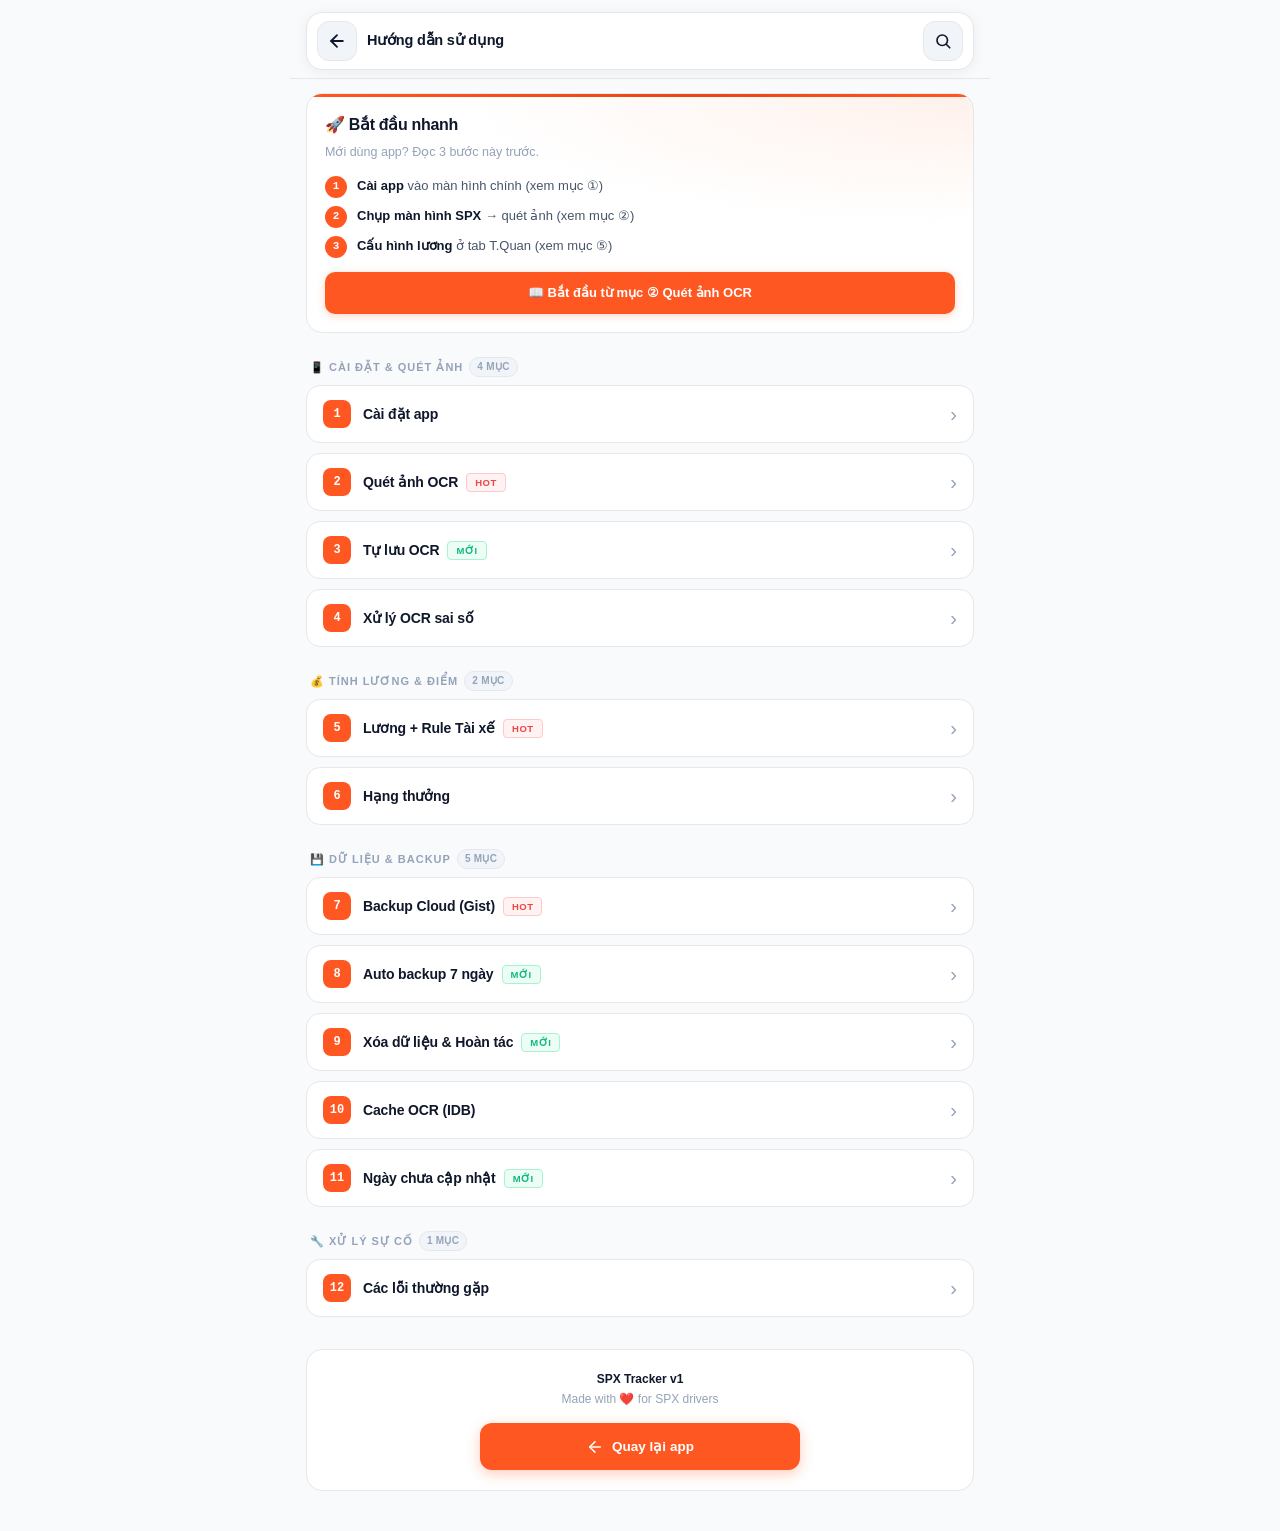
==== commit d6d1c335: "Add files via upload" ====
--- a/guide.html
+++ b/guide.html
@@ -2,1107 +2,1121 @@
 <html lang="vi">
 <head>
 <meta charset="UTF-8">
-<meta name="viewport" content="width=device-width, initial-scale=1.0, maximum-scale=5.0, viewport-fit=cover">
+<meta name="viewport" content="width=device-width, initial-scale=1.0, maximum-scale=1.0, user-scalable=no, viewport-fit=cover">
 <meta name="apple-mobile-web-app-capable" content="yes">
-<meta name="apple-mobile-web-app-status-bar-style" content="black-translucent">
-<meta name="theme-color" content="#ff5722">
-<meta name="spx-app-version" content="v2.5">
-<meta name="description" content="Theo dõi sản lượng giao/lấy/hoàn và tính điểm SPX">
-<title>Theo Dõi Sản Lượng & Điểm SPX</title>
-<link rel="manifest" href="./manifest.json">
-<link rel="apple-touch-icon" href="[data-uri]">
-<meta name="apple-mobile-web-app-title" content="SPX Tracker">
-<script>
-  // Áp dụng giao diện trước khi vẽ để tránh chớp trắng
-  (function () {
-    try {
-      var theme = localStorage.getItem('spx_theme') || localStorage.getItem('theme') || 'light';
-      document.documentElement.setAttribute('data-theme', theme === 'dark' ? 'dark' : 'light');
-    } catch (_) {
-      document.documentElement.setAttribute('data-theme', 'light');
-    }
-  })();
-</script>
-<link rel="stylesheet" href="./css/style.css">
+<meta name="theme-color" content="#f8fafc">
+<title>Hướng dẫn — SPX Tracker</title>
+<style>
+:root {
+  --bg: #f8fafc; --surface: #ffffff; --surface-2: #f1f5f9; --border: #e5e7eb;
+  --text-1: #0f172a; --text-2: #475569; --text-3: #94a3b8;
+  --accent: #ff5722; --accent-soft: #fff1eb; --accent-border: #ffd5c2;
+  --success: #059669; --success-bg: #ecfdf5; --success-bd: #a7f3d0;
+  --warning: #d97706; --warning-bg: #fffbeb; --warning-bd: #fde68a;
+  --danger: #dc2626; --danger-bg: #fef2f2; --danger-bd: #fecaca;
+  --info: #2563eb; --info-bg: #eff6ff; --info-bd: #bfdbfe;
+  --new: #10b981; --new-bg: #ecfdf5; --new-bd: #a7f3d0;
+  --hot: #ef4444; --hot-bg: #fef2f2; --hot-bd: #fecaca;
+}
+[data-theme="dark"] {
+  --bg: #0d1117; --surface: #161b22; --surface-2: #21262d; --border: #30363d;
+  --text-1: #e6edf3; --text-2: #adbac7; --text-3: #768390;
+  --accent: #ff6e40; --accent-soft: rgba(255,110,64,0.12); --accent-border: rgba(255,110,64,0.3);
+  --success: #3fb950; --success-bg: rgba(63,185,80,0.12); --success-bd: rgba(63,185,80,0.3);
+  --warning: #d29922; --warning-bg: rgba(210,153,34,0.12); --warning-bd: rgba(210,153,34,0.3);
+  --danger: #f85149; --danger-bg: rgba(248,81,73,0.12); --danger-bd: rgba(248,81,73,0.3);
+  --info: #58a6ff; --info-bg: rgba(88,166,255,0.12); --info-bd: rgba(88,166,255,0.3);
+  --new: #3fb950; --new-bg: rgba(63,185,80,0.12); --new-bd: rgba(63,185,80,0.3);
+  --hot: #f85149; --hot-bg: rgba(248,81,73,0.12); --hot-bd: rgba(248,81,73,0.3);
+}
+* { box-sizing: border-box; margin: 0; padding: 0; -webkit-tap-highlight-color: transparent; }
+html { scroll-behavior: smooth; }
+body {
+  background: var(--bg); color: var(--text-1);
+  font-family: -apple-system, BlinkMacSystemFont, "Segoe UI", Roboto, sans-serif;
+  font-size: 14px; line-height: 1.6; -webkit-font-smoothing: antialiased;
+  padding-bottom: 40px;
+}
+
+/* ============ HEADER ============ */
+.g-header {
+  position: sticky; top: 0; z-index: 50; background: var(--bg);
+  padding: 12px 16px 8px; padding-top: calc(12px + env(safe-area-inset-top, 0px));
+  max-width: 700px; margin: 0 auto; border-bottom: 1px solid var(--border);
+}
+.g-header-inner {
+  background: var(--surface); border: 1px solid var(--border); border-radius: 16px;
+  padding: 8px 10px; display: flex; align-items: center; gap: 10px;
+  box-shadow: 0 2px 14px rgba(15,23,42,0.06);
+}
+[data-theme="dark"] .g-header-inner { box-shadow: 0 2px 14px rgba(0,0,0,0.35); }
+.g-back-btn {
+  width: 40px; height: 40px; flex-shrink: 0; display: inline-flex;
+  align-items: center; justify-content: center; background: var(--surface-2);
+  border: 1px solid var(--border); border-radius: 12px; cursor: pointer;
+  color: var(--text-1); text-decoration: none; transition: all 0.15s;
+}
+.g-back-btn:active { transform: scale(0.94); }
+.g-back-btn svg { width: 20px; height: 20px; }
+.g-title { flex: 1; font-size: 14.5px; font-weight: 700; letter-spacing: -0.015em; }
+.g-search-toggle {
+  width: 40px; height: 40px; flex-shrink: 0; display: inline-flex;
+  align-items: center; justify-content: center; background: var(--surface-2);
+  border: 1px solid var(--border); border-radius: 12px; cursor: pointer;
+  color: var(--text-1); transition: all 0.15s;
+}
+.g-search-toggle:active { transform: scale(0.94); }
+.g-search-toggle.active { background: var(--accent); border-color: var(--accent); color: #fff; }
+.g-search-toggle svg { width: 18px; height: 18px; }
+
+/* ============ SEARCH BAR ============ */
+.g-search-wrap {
+  max-width: 700px; margin: 0 auto;
+  max-height: 0; overflow: hidden;
+  transition: max-height 0.25s ease-out, padding 0.25s ease-out, opacity 0.2s;
+  opacity: 0;
+  padding: 0 16px;
+}
+.g-search-wrap.active {
+  max-height: 80px; opacity: 1; padding: 12px 16px 4px;
+}
+.g-search-inner {
+  background: var(--surface); border: 1px solid var(--border); border-radius: 12px;
+  padding: 10px 14px; display: flex; align-items: center; gap: 10px;
+}
+.g-search-inner svg { width: 16px; height: 16px; color: var(--text-3); flex-shrink: 0; }
+.g-search-input {
+  flex: 1; border: none; background: transparent; outline: none;
+  color: var(--text-1); font-size: 14px; font-family: inherit;
+}
+.g-search-input::placeholder { color: var(--text-3); }
+.g-search-clear {
+  width: 22px; height: 22px; border: none; background: var(--surface-2);
+  border-radius: 50%; cursor: pointer; color: var(--text-3); font-size: 14px;
+  display: none; align-items: center; justify-content: center; padding: 0;
+  font-family: inherit; line-height: 1;
+}
+.g-search-clear.show { display: inline-flex; }
+
+/* ============ SHELL ============ */
+.g-shell { max-width: 700px; margin: 0 auto; padding: 0 16px; }
+
+/* ============ HERO QUICK START ============ */
+.g-quick {
+  background: var(--surface); border: 1px solid var(--border); border-radius: 16px;
+  padding: 18px; margin-top: 14px; position: relative; overflow: hidden;
+  background-image: radial-gradient(140% 100% at 100% 0%, var(--accent-soft) 0%, transparent 55%);
+}
+.g-quick::before {
+  content: ''; position: absolute; top: 0; left: 0; right: 0; height: 3px;
+  background: linear-gradient(90deg, var(--accent) 0%, #ea4512 60%, var(--accent) 100%);
+}
+.g-quick-title {
+  font-size: 16px; font-weight: 800; letter-spacing: -0.02em;
+  display: flex; align-items: center; gap: 8px; margin-bottom: 4px;
+}
+.g-quick-sub { font-size: 12.5px; color: var(--text-3); font-weight: 500; margin-bottom: 14px; }
+.g-quick-steps { display: flex; flex-direction: column; gap: 8px; margin-bottom: 14px; }
+.g-quick-step {
+  display: flex; align-items: flex-start; gap: 10px;
+  font-size: 13px; color: var(--text-2); line-height: 1.5;
+}
+.g-quick-num {
+  width: 22px; height: 22px; flex-shrink: 0; display: inline-flex;
+  align-items: center; justify-content: center; background: var(--accent); color: #fff;
+  font-family: ui-monospace, SFMono-Regular, Menlo, Consolas, monospace; font-weight: 800; font-size: 11px;
+  border-radius: 50%; line-height: 1;
+}
+.g-quick-step b { color: var(--text-1); font-weight: 700; }
+.g-quick-cta {
+  display: inline-flex; align-items: center; justify-content: center; gap: 6px;
+  width: 100%; padding: 11px 16px; background: var(--accent); color: #fff;
+  border: none; border-radius: 10px; font-size: 13px; font-weight: 700;
+  font-family: inherit; cursor: pointer; text-decoration: none;
+  box-shadow: 0 2px 8px rgba(255,87,34,0.25);
+  transition: all 0.15s;
+}
+.g-quick-cta:active { transform: scale(0.97); }
+
+/* ============ GROUPS ============ */
+.g-group { margin-top: 24px; }
+.g-group-head {
+  font-size: 11px; font-weight: 800; text-transform: uppercase;
+  letter-spacing: 1px; color: var(--text-3);
+  padding: 0 4px 8px; display: flex; align-items: center; gap: 6px;
+}
+.g-group-head span.count {
+  font-size: 10px; font-weight: 700; color: var(--text-3);
+  background: var(--surface-2); border: 1px solid var(--border);
+  padding: 1px 7px; border-radius: 999px; letter-spacing: 0.3px;
+}
+
+/* ============ ACCORDION SECTION ============ */
+.g-acc {
+  background: var(--surface); border: 1px solid var(--border);
+  border-radius: 14px; margin-bottom: 10px;
+  overflow: hidden; transition: border-color 0.2s, box-shadow 0.2s;
+}
+.g-acc.open {
+  border-color: var(--accent-border);
+  box-shadow: 0 4px 14px rgba(255,87,34,0.08);
+}
+.g-acc-head {
+  width: 100%; padding: 14px 16px; border: none; background: transparent;
+  cursor: pointer; font-family: inherit; text-align: left;
+  display: flex; align-items: center; gap: 12px;
+  transition: background 0.15s;
+}
+.g-acc-head:active { background: var(--surface-2); }
+.g-acc-num {
+  width: 28px; height: 28px; flex-shrink: 0; display: inline-flex;
+  align-items: center; justify-content: center;
+  background: var(--accent); color: #fff;
+  font-family: ui-monospace, SFMono-Regular, Menlo, Consolas, monospace; font-weight: 800; font-size: 12px;
+  border-radius: 8px;
+}
+.g-acc-title {
+  flex: 1; min-width: 0; font-size: 14px; font-weight: 700;
+  color: var(--text-1); letter-spacing: -0.01em;
+  display: flex; align-items: center; gap: 8px; flex-wrap: wrap;
+}
+.g-acc-arrow {
+  font-size: 20px; line-height: 1; color: var(--text-3);
+  transition: transform 0.25s ease-out, color 0.2s;
+  flex-shrink: 0;
+}
+.g-acc.open .g-acc-arrow { transform: rotate(90deg); color: var(--accent); }
+.g-acc-body {
+  max-height: 0; overflow: hidden;
+  transition: max-height 0.3s ease-out;
+}
+.g-acc.open .g-acc-body { max-height: 5000px; }
+.g-acc-content {
+  padding: 0 16px 18px;
+  border-top: 1px solid var(--border);
+  padding-top: 14px;
+}
+
+/* ============ BADGES ============ */
+.g-badge-new,
+.g-badge-hot {
+  display: inline-block; font-size: 9.5px; font-weight: 800;
+  padding: 2px 8px; border-radius: 4px; border: 1px solid;
+  letter-spacing: 0.5px; text-transform: uppercase;
+  line-height: 1.4;
+}
+.g-badge-new { color: var(--new); background: var(--new-bg); border-color: var(--new-bd); }
+.g-badge-hot { color: var(--hot); background: var(--hot-bg); border-color: var(--hot-bd); }
+
+/* ============ CONTENT IN SECTION ============ */
+.g-h3 {
+  font-size: 13px; font-weight: 700; margin: 16px 0 8px;
+  letter-spacing: -0.01em; color: var(--text-1);
+  display: flex; align-items: center; gap: 6px;
+}
+.g-h3:first-child { margin-top: 0; }
+.g-p { font-size: 13px; color: var(--text-2); line-height: 1.65; margin-bottom: 10px; }
+.g-p:last-child { margin-bottom: 0; }
+.g-p b { color: var(--text-1); font-weight: 700; }
+.g-p code {
+  font-family: ui-monospace, SFMono-Regular, Menlo, Consolas, monospace; font-size: 11.5px;
+  background: var(--surface-2); border: 1px solid var(--border);
+  padding: 1px 6px; border-radius: 4px; color: var(--accent); font-weight: 600;
+  word-break: break-all;
+}
+.g-list { list-style: none; padding: 0; margin: 0 0 10px; display: flex; flex-direction: column; gap: 6px; }
+.g-list li { position: relative; padding-left: 24px; font-size: 13px; color: var(--text-2); line-height: 1.55; }
+.g-list li::before {
+  content: ''; position: absolute; left: 8px; top: 8px;
+  width: 6px; height: 6px; border-radius: 50%; background: var(--accent);
+}
+.g-list li b { color: var(--text-1); font-weight: 700; }
+.g-olist { padding-left: 22px; margin: 0 0 10px; font-size: 13px; color: var(--text-2); line-height: 1.7; }
+.g-olist li { margin-bottom: 6px; padding-left: 4px; }
+.g-olist li b { color: var(--text-1); font-weight: 700; }
+
+.g-card {
+  background: var(--surface-2); border: 1px solid var(--border);
+  border-radius: 12px; padding: 12px 14px; margin: 10px 0;
+}
+.g-card-title { font-size: 12.5px; font-weight: 700; margin-bottom: 6px; color: var(--text-1); }
+.g-card p { font-size: 12px; color: var(--text-2); line-height: 1.55; margin: 0; }
+.g-card p + p { margin-top: 6px; }
+.g-card b { color: var(--text-1); font-weight: 700; }
+
+.g-table {
+  width: 100%; border-collapse: collapse; font-size: 12.5px; margin: 10px 0;
+  background: var(--surface); border-radius: 10px; overflow: hidden;
+  border: 1px solid var(--border);
+}
+.g-table th {
+  background: var(--surface-2); text-align: left; padding: 10px 12px;
+  font-size: 10.5px; font-weight: 700; text-transform: uppercase;
+  letter-spacing: 0.6px; color: var(--text-3); border-bottom: 1px solid var(--border);
+}
+.g-table td { padding: 10px 12px; border-bottom: 1px solid var(--border); color: var(--text-2); vertical-align: top; }
+.g-table tr:last-child td { border-bottom: none; }
+.g-table b { color: var(--text-1); font-weight: 700; }
+
+.g-code {
+  background: #0d1117; color: #c9d1d9; font-family: ui-monospace, SFMono-Regular, Menlo, Consolas, monospace;
+  font-size: 11.5px; line-height: 1.55; padding: 12px 14px; border-radius: 10px;
+  overflow-x: auto; margin: 10px 0; border: 1px solid #30363d; white-space: pre;
+}
+.g-code b { color: #ff6e40; font-weight: 700; }
+
+/* ============ CALLOUT ============ */
+.g-callout {
+  padding: 12px 14px; border-radius: 12px; margin: 12px 0;
+  border-left: 4px solid; font-size: 12.5px; line-height: 1.6;
+  background: var(--surface-2);
+}
+.g-callout-title {
+  font-weight: 800; font-size: 12px; display: block;
+  margin-bottom: 6px; letter-spacing: -0.005em;
+  display: flex; align-items: center; gap: 6px;
+}
+.g-callout b { color: var(--text-1); font-weight: 700; }
+.g-callout p { margin: 0; color: var(--text-2); }
+.g-callout p + p { margin-top: 6px; }
+
+.g-callout-info { border-color: var(--info); background: var(--info-bg); }
+.g-callout-info .g-callout-title { color: var(--info); }
+.g-callout-warn { border-color: var(--warning); background: var(--warning-bg); }
+.g-callout-warn .g-callout-title { color: var(--warning); }
+.g-callout-danger { border-color: var(--danger); background: var(--danger-bg); }
+.g-callout-danger .g-callout-title { color: var(--danger); }
+.g-callout-success { border-color: var(--success); background: var(--success-bg); }
+.g-callout-success .g-callout-title { color: var(--success); }
+
+/* ============ SECTION "NOT FOUND" ============ */
+.g-empty {
+  text-align: center; padding: 40px 20px;
+  color: var(--text-3); font-size: 13px; display: none;
+}
+.g-empty.show { display: block; }
+
+/* ============ FOOTER ============ */
+.g-footer {
+  margin-top: 32px; padding: 20px;
+  background: var(--surface); border: 1px solid var(--border);
+  border-radius: 16px; text-align: center;
+}
+.g-footer-text { font-size: 12px; color: var(--text-3); line-height: 1.6; margin-bottom: 14px; }
+.g-footer-text b { color: var(--text-1); font-weight: 700; }
+.g-footer-btn {
+  display: inline-flex; align-items: center; justify-content: center; gap: 8px;
+  padding: 13px 22px; background: var(--accent); color: #fff; border: none;
+  border-radius: 12px; font-family: inherit; font-size: 13.5px; font-weight: 700;
+  cursor: pointer; text-decoration: none; width: 100%; max-width: 320px;
+  box-shadow: 0 4px 14px rgba(255,87,34,0.3);
+}
+.g-footer-btn:active { transform: scale(0.97); }
+.g-footer-btn svg { width: 18px; height: 18px; }
+
+/* ============ LIGHTBOX ============ */
+#gLightbox {
+  position: fixed; inset: 0; background: rgba(0,0,0,0.95);
+  display: none; align-items: center; justify-content: center;
+  z-index: 999; padding: 16px;
+}
+#gLightbox.active { display: flex; }
+#gLightbox img { max-width: 100%; max-height: 100%; object-fit: contain; border-radius: 8px; }
+#gLightbox .g-lb-close {
+  position: absolute; top: calc(12px + env(safe-area-inset-top, 0px)); right: 12px;
+  width: 44px; height: 44px; border-radius: 50%; background: rgba(255,255,255,0.15);
+  color: #fff; border: none; font-size: 22px; font-weight: 700; cursor: pointer;
+}
+
+/* ============ RESPONSIVE ============ */
+@media (max-width: 360px) {
+  .g-quick { padding: 16px; }
+  .g-quick-title { font-size: 15px; }
+  .g-acc-head { padding: 12px 14px; gap: 10px; }
+  .g-acc-num { width: 26px; height: 26px; font-size: 11px; }
+  .g-acc-title { font-size: 13.5px; }
+  .g-acc-content { padding: 12px 14px 16px; }
+  .g-table th, .g-table td { padding: 8px 10px; font-size: 11.5px; }
+}
+
+@media (prefers-reduced-motion: reduce) {
+  .g-acc-body, .g-acc-arrow, .g-search-wrap { transition: none !important; }
+}
+</style>
 </head>
 <body>
 
-<div class="header-wrapper">
-  <div class="header-card">
-    <div class="header-row">
-      <button class="header-icon-btn" onclick="openMenuModal()" aria-label="Menu">
-        <svg viewBox="0 0 24 24" fill="none" stroke="currentColor" stroke-width="2.2" stroke-linecap="round">
-          <line x1="3" y1="6" x2="21" y2="6"/>
-          <line x1="3" y1="12" x2="21" y2="12"/>
-          <line x1="3" y1="18" x2="21" y2="18"/>
-        </svg>
-      </button>
-
-      <div class="period-cluster">
-        <button class="period-arrow-btn" id="periodPrev" onclick="periodPrev()" aria-label="Tháng trước">‹</button>
-        <button class="period-label" id="periodLabel" onclick="openPeriodPicker()">Tháng 10/2026</button>
-        <button class="period-arrow-btn" id="periodNext" onclick="periodNext()" aria-label="Tháng sau">›</button>
-      </div>
-
-      <button class="header-icon-btn" onclick="openHistoryTab()" aria-label="Nhật ký">
-        <svg viewBox="0 0 24 24" fill="none" stroke="currentColor" stroke-width="2.2" stroke-linecap="round" stroke-linejoin="round">
-          <polyline points="1 4 1 10 7 10"/>
-          <path d="M3.51 15a9 9 0 1 0 2.13-9.36L1 10"/>
-          <polyline points="12 7 12 12 15 15"/>
-        </svg>
-      </button>
-    </div>
+<header class="g-header">
+  <div class="g-header-inner">
+    <a href="./index.html" class="g-back-btn" aria-label="Quay lại">
+      <svg viewBox="0 0 24 24" fill="none" stroke="currentColor" stroke-width="2.2" stroke-linecap="round" stroke-linejoin="round">
+        <line x1="19" y1="12" x2="5" y2="12"/>
+        <polyline points="12 19 5 12 12 5"/>
+      </svg>
+    </a>
+    <div class="g-title">Hướng dẫn sử dụng</div>
+    <button class="g-search-toggle" id="gSearchToggle" onclick="toggleSearch()" aria-label="Tìm kiếm">
+      <svg viewBox="0 0 24 24" fill="none" stroke="currentColor" stroke-width="2.2" stroke-linecap="round" stroke-linejoin="round">
+        <circle cx="11" cy="11" r="7"/>
+        <line x1="21" y1="21" x2="16.65" y2="16.65"/>
+      </svg>
+    </button>
   </div>
-  <input type="month" id="monthPickerInput" style="display:none" onchange="jumpToMonth(this.value)">
-</div>
-
-<div class="layout-shell">
-  <div class="content-area">
-
-    <div id="reminderBanner" class="reminder-banner" style="display:none">
-      <div class="reminder-banner-head">
-        <span class="reminder-banner-icon" id="reminderIcon">⚠️</span>
-        <span class="reminder-banner-title" id="reminderTitle">Chưa quét sản lượng</span>
-        <button class="reminder-banner-close" onclick="dismissReminderBanner()" aria-label="Đóng">✕</button>
-      </div>
-      <div class="reminder-banner-sub" id="reminderSub"></div>
-      <div class="reminder-banner-actions">
-        <button class="reminder-btn-secondary" id="reminderSecondaryBtn" onclick="openHistoryTab()" style="display:none">Xem chi tiết</button>
-        <button class="reminder-btn-primary" onclick="openOcrPicker()">📷 Quét ngay</button>
-      </div>
-    </div>
-
-    <div class="tab-panel active" id="tab-overview">
-      <main class="app-container">
-
-        <section class="hero" id="overviewHero">
-          <div class="hero-top">
-            <span class="hero-eyebrow">
-              Điểm tích lũy
-              <button type="button" class="hero-info-btn" onclick="toggleHeroMetrics()" aria-label="Chi tiết">
-                <svg viewBox="0 0 24 24" fill="none" stroke="currentColor" stroke-width="2" stroke-linecap="round" stroke-linejoin="round">
-                  <circle cx="12" cy="12" r="9"/>
-                  <line x1="12" y1="8" x2="12" y2="12"/>
-                  <line x1="12" y1="16" x2="12.01" y2="16"/>
-                </svg>
-              </button>
-            </span>
-            <span class="hero-context" id="heroContext"></span>
-          </div>
-
-          <div class="hero-data" id="heroData">
-            <div class="hero-row-main">
-              <div class="hero-value hero-value-tappable" id="overallTotalPoints" onclick="toggleHeroMetrics()" role="button" tabindex="0" aria-label="Xem chi tiết">
-                0 <span class="hero-value-unit">Điểm</span>
-              </div>
-            </div>
-
-            <div class="hero-metrics-wrap" id="heroMetricsWrap">
-              <div class="hero-metrics" id="heroMetrics">
-                <div class="hero-metric">
-                  <div class="hero-metric-value" id="heroBase">0</div>
-                  <div class="hero-metric-label">Gốc</div>
-                </div>
-                <div class="hero-metric">
-                  <div class="hero-metric-value" id="heroBonus">+0</div>
-                  <div class="hero-metric-label">Thưởng</div>
-                </div>
-                <div class="hero-metric">
-                  <div class="hero-metric-value" id="heroIncome">+0</div>
-                  <div class="hero-metric-label">Thu nhập</div>
-                </div>
-              </div>
-            </div>
-
-            <div class="hero-tiles" id="heroTiles">
-              <div class="hero-tile hero-tile-giao">
-                <span class="hero-tile-label">Giao</span>
-                <span class="hero-tile-value" id="heroTileDel">0</span>
-              </div>
-              <div class="hero-tile hero-tile-lay">
-                <span class="hero-tile-label">Lấy</span>
-                <span class="hero-tile-value" id="heroTilePick">0</span>
-              </div>
-              <div class="hero-tile hero-tile-hoan">
-                <span class="hero-tile-label">Hoàn</span>
-                <span class="hero-tile-value" id="heroTileRet">0</span>
-              </div>
-            </div>
-          </div>
-
-          <div class="hero-empty" id="heroEmpty">
-            <div class="hero-empty-title">Bắt đầu theo dõi</div>
-            <div class="hero-empty-sub">Nhập sản lượng để tính điểm tích lũy</div>
-            <div class="hero-empty-cta">
-              <button type="button" class="btn-cta-ocr" onclick="openOcrPicker()">
-                <svg viewBox="0 0 24 24" fill="none" stroke="currentColor" stroke-width="2.2" stroke-linecap="round" stroke-linejoin="round">
-                  <path d="M3 7V5a2 2 0 0 1 2-2h2"/>
-                  <path d="M17 3h2a2 2 0 0 1 2 2v2"/>
-                  <path d="M21 17v2a2 2 0 0 1-2 2h-2"/>
-                  <path d="M7 21H5a2 2 0 0 1-2-2v-2"/>
-                  <circle cx="12" cy="12" r="3"/>
-                </svg>
-                <span>Quét ảnh</span>
-              </button>
-              <button type="button" class="btn-cta-manual" onclick="openAddModal()">
-                <svg viewBox="0 0 24 24" fill="none" stroke="currentColor" stroke-width="2.2" stroke-linecap="round" stroke-linejoin="round">
-                  <path d="M12 20h9"/>
-                  <path d="M16.5 3.5a2.121 2.121 0 0 1 3 3L7 19l-4 1 1-4L16.5 3.5z"/>
-                </svg>
-                <span>Nhập tay</span>
-              </button>
-            </div>
-          </div>
-        </section>
-
-        <section class="card card-rank">
-          <div class="rank-inline-row">
-            <span class="rank-inline-label">Hạng</span>
-            <div class="rank-pill-group rank-pill-group-inline">
-              <button class="rank-pill" data-rank="dong"      onclick="setRankTier('dong', 0.10, this)">Đồng</button>
-              <button class="rank-pill" data-rank="bac"       onclick="setRankTier('bac', 0.15, this)">Bạc</button>
-              <button class="rank-pill" data-rank="vang"      onclick="setRankTier('vang', 0.20, this)">Vàng</button>
-              <button class="rank-pill" data-rank="bach_kim"  onclick="setRankTier('bach_kim', 0.22, this)">B.Kim</button>
-              <button class="rank-pill" data-rank="kim_cuong" onclick="setRankTier('kim_cuong', 0.26, this)">K.Cương</button>
-            </div>
-          </div>
-        </section>
-
-        <details class="card income-section" id="incomeDetails">
-          <summary class="income-summary">
-            <div class="income-summary-row">
-              <div class="income-summary-left">
-                <span class="income-summary-title">
-                  Thu nhập
-                  <button class="info-icon" type="button"
-                          onclick="event.preventDefault(); event.stopPropagation(); showIncomeInfo()"
-                          aria-label="Trợ giúp">i</button>
-                </span>
-                <span class="income-summary-days" id="incomeDayCount">0/26 công · 0%</span>
-              </div>
-              <div class="income-summary-right">
-                <span class="income-summary-value" id="incomeTotalDisplay">+0 Điểm</span>
-                <span class="income-chevron">
-                  <svg width="14" height="14" viewBox="0 0 24 24" fill="none" stroke="currentColor" stroke-width="2.4" stroke-linecap="round" stroke-linejoin="round">
-                    <polyline points="6 9 12 15 18 9"/>
-                  </svg>
-                </span>
-              </div>
-            </div>
-            <div class="income-progress">
-              <div class="income-progress-fill" id="incomeProgressFill"></div>
-            </div>
-          </summary>
-
-          <div class="income-content">
-            <div class="salary-month-hint" id="salaryMonthHint">📅 Áp dụng cho: Tháng 10/2026</div>
-
-            <div class="income-row income-row-region">
-              <span class="income-row-label">Khu vực tính công</span>
-              <div class="region-pill-group">
-                <button type="button" class="region-pill" data-region="mien" onclick="changeRegion('mien', this)">
-                  <span>MIỀN TRUNG</span>
-                </button>
-                <button type="button" class="region-pill" data-region="hcm_hn" onclick="changeRegion('hcm_hn', this)">
-                  <span>TP.HCM · HN</span>
-                </button>
-              </div>
-            </div>
-            <div class="income-row">
-              <span class="income-row-label">LCB</span>
-              <div class="income-row-input">
-                <input type="number" inputmode="decimal" step="0.1" id="salaryBaseInput" value="0" min="0" oninput="saveSalaryConfig()" onchange="saveSalaryConfig()">
-                <span class="income-unit">Điểm</span>
-              </div>
-            </div>
-            <div class="income-row">
-              <span class="income-row-label">KC Bưu cục</span>
-              <div class="income-row-input">
-                <input type="number" inputmode="decimal" step="0.1" id="manualBuuCucInput" value="0" min="0" oninput="saveManualPoints()" onchange="saveManualPoints()">
-                <span class="income-unit">Điểm</span>
-              </div>
-            </div>
-            <div class="income-row">
-              <span class="income-row-label">KC Tài xế</span>
-              <div class="income-row-input">
-                <input type="number" inputmode="decimal" step="0.1" id="manualTaiXeInput" value="0" min="0" oninput="saveManualPoints()" onchange="saveManualPoints()">
-                <span class="income-unit">Điểm</span>
-              </div>
-            </div>
-
-            <div class="taixe-condition-banner" id="taixeConditionBanner" style="display:none">
-              <div class="taixe-banner-head">
-                <span class="taixe-banner-icon" id="taixeBannerIcon">⚠️</span>
-                <span class="taixe-banner-title" id="taixeBannerTitle">Chưa đủ điều kiện cộng Tài xế</span>
-              </div>
-              <div class="taixe-banner-progress-text" id="taixeProgressText">
-                Đơn Giao: 388/1,500
-              </div>
-              <div class="taixe-banner-progress-bar">
-                <div class="taixe-banner-progress-fill" id="taixeProgressFill"></div>
-              </div>
-              <div class="taixe-banner-sub" id="taixeBannerSub">Còn thiếu 1,112 đơn</div>
-            </div>
-
-            <div class="income-summary-box">
-              <div class="income-summary-line">
-                <span>Lương 1 công</span>
-                <span id="incomePerDayText">0 Điểm/công</span>
-              </div>
-              <div class="income-summary-line total">
-                <span>Đã tích lũy</span>
-                <b id="incomeTotalDisplayInner">+0 Điểm</b>
-              </div>
-            </div>
-            <button class="btn btn-primary income-save-btn" onclick="forceSaveConfig()">Lưu cấu hình tháng này</button>
-          </div>
-        </details>
-
-        <section class="card" id="opportunityCard">
-          <div class="card-head">
-            <div>
-              <h2 class="card-title">Cơ hội tăng điểm</h2>
-              <p class="card-sub">Top 4 gần đạt mốc nhất</p>
-            </div>
-          </div>
-          <div id="overviewMilestoneList"></div>
-          <button type="button" class="view-all-opp-btn" id="viewAllOpportunitiesBtn" onclick="openAllOpportunitiesModal()" style="display:none">
-            <span>Xem tất cả</span>
-            <svg viewBox="0 0 24 24" fill="none" stroke="currentColor" stroke-width="2.2" stroke-linecap="round" stroke-linejoin="round">
-              <polyline points="9 18 15 12 9 6"/>
-            </svg>
-          </button>
-        </section>
-
-      </main>
-    </div>
-    
-    <div class="tab-panel" id="tab-delivery">
-      <main class="app-container">
-        <section class="hero hero-sm hero-giao">
-          <div class="hero-top">
-            <span class="hero-eyebrow">Giao</span>
-            <span class="hero-pill" id="delTotalOrders">0 đơn</span>
-          </div>
-          <div class="hero-value" id="delTotalPoints">0 <span class="hero-value-unit">Điểm</span></div>
-        </section>
-
-        <section class="tab-empty-state" id="delEmptyState" style="display:none">
-          <div class="tab-empty-icon">📦</div>
-          <div class="tab-empty-title">Chưa có dữ liệu Giao</div>
-          <div class="tab-empty-sub">Quét ảnh hoặc nhập tay để bắt đầu theo dõi</div>
-          <div class="tab-empty-cta">
-            <button type="button" class="btn-cta-ocr" onclick="openOcrPicker()">
-              <svg viewBox="0 0 24 24" fill="none" stroke="currentColor" stroke-width="2.2" stroke-linecap="round" stroke-linejoin="round">
-                <path d="M3 7V5a2 2 0 0 1 2-2h2"/>
-                <path d="M17 3h2a2 2 0 0 1 2 2v2"/>
-                <path d="M21 17v2a2 2 0 0 1-2 2h-2"/>
-                <path d="M7 21H5a2 2 0 0 1-2-2v-2"/>
-                <circle cx="12" cy="12" r="3"/>
-              </svg>
-              <span>Quét ảnh</span>
-            </button>
-            <button type="button" class="btn-cta-manual" onclick="openAddModal()">
-              <svg viewBox="0 0 24 24" fill="none" stroke="currentColor" stroke-width="2.2" stroke-linecap="round" stroke-linejoin="round">
-                <path d="M12 20h9"/>
-                <path d="M16.5 3.5a2.121 2.121 0 0 1 3 3L7 19l-4 1 1-4L16.5 3.5z"/>
-              </svg>
-              <span>Nhập tay</span>
-            </button>
-          </div>
-        </section>
-
-        <section class="card card-flush" id="delTableCard">
-          <div class="card-head-pad">
-            <h2 class="card-title">Phân bổ & mục tiêu</h2>
-          </div>
-          <div class="table-scroll table-clean">
-            <table>
-              <thead>
-                <tr>
-                  <th>KG</th>
-                  <th>SL</th>
-                  <th>Mốc</th>
-                  <th>Điểm</th>
-                  <th class="th-right">Cần</th>
-                  <th class="th-right">Được</th>
-                </tr>
-              </thead>
-              <tbody id="delTableBody"></tbody>
-            </table>
-          </div>
-        </section>
-      </main>
-    </div>
-
-    <div class="tab-panel" id="tab-pickup">
-      <main class="app-container">
-        <section class="hero hero-sm hero-lay">
-          <div class="hero-top">
-            <span class="hero-eyebrow">Lấy</span>
-            <span class="hero-pill" id="pickTotalOrders">0 đơn</span>
-          </div>
-          <div class="hero-value" id="pickTotalPoints">0 <span class="hero-value-unit">Điểm</span></div>
-        </section>
-
-        <section class="tab-empty-state" id="pickEmptyState" style="display:none">
-          <div class="tab-empty-icon">📥</div>
-          <div class="tab-empty-title">Chưa có dữ liệu Lấy</div>
-          <div class="tab-empty-sub">Quét ảnh hoặc nhập tay để bắt đầu theo dõi</div>
-          <div class="tab-empty-cta">
-            <button type="button" class="btn-cta-ocr" onclick="openOcrPicker()">
-              <svg viewBox="0 0 24 24" fill="none" stroke="currentColor" stroke-width="2.2" stroke-linecap="round" stroke-linejoin="round">
-                <path d="M3 7V5a2 2 0 0 1 2-2h2"/>
-                <path d="M17 3h2a2 2 0 0 1 2 2v2"/>
-                <path d="M21 17v2a2 2 0 0 1-2 2h-2"/>
-                <path d="M7 21H5a2 2 0 0 1-2-2v-2"/>
-                <circle cx="12" cy="12" r="3"/>
-              </svg>
-              <span>Quét ảnh</span>
-            </button>
-            <button type="button" class="btn-cta-manual" onclick="openAddModal()">
-              <svg viewBox="0 0 24 24" fill="none" stroke="currentColor" stroke-width="2.2" stroke-linecap="round" stroke-linejoin="round">
-                <path d="M12 20h9"/>
-                <path d="M16.5 3.5a2.121 2.121 0 0 1 3 3L7 19l-4 1 1-4L16.5 3.5z"/>
-              </svg>
-              <span>Nhập tay</span>
-            </button>
-          </div>
-        </section>
-
-        <section class="card card-flush" id="pickTableCard">
-          <div class="card-head-pad">
-            <h2 class="card-title">Phân bổ & mục tiêu</h2>
-          </div>
-          <div class="table-scroll table-clean">
-            <table>
-              <thead>
-                <tr>
-                  <th>KG</th>
-                  <th>SL</th>
-                  <th>Mốc</th>
-                  <th>Điểm</th>
-                  <th class="th-right">Cần</th>
-                  <th class="th-right">Được</th>
-                </tr>
-              </thead>
-              <tbody id="pickTableBody"></tbody>
-            </table>
-          </div>
-        </section>
-      </main>
-    </div>
-
-    <div class="tab-panel" id="tab-return">
-      <main class="app-container">
-        <section class="hero hero-sm hero-hoan">
-          <div class="hero-top">
-            <span class="hero-eyebrow">Hoàn</span>
-            <span class="hero-pill" id="retTotalOrders">0 đơn</span>
-          </div>
-          <div class="hero-value" id="retTotalPoints">0 <span class="hero-value-unit">Điểm</span></div>
-        </section>
-
-        <section class="tab-empty-state" id="retEmptyState" style="display:none">
-          <div class="tab-empty-icon">↩️</div>
-          <div class="tab-empty-title">Chưa có dữ liệu Hoàn</div>
-          <div class="tab-empty-sub">Quét ảnh hoặc nhập tay để bắt đầu theo dõi</div>
-          <div class="tab-empty-cta">
-            <button type="button" class="btn-cta-ocr" onclick="openOcrPicker()">
-              <svg viewBox="0 0 24 24" fill="none" stroke="currentColor" stroke-width="2.2" stroke-linecap="round" stroke-linejoin="round">
-                <path d="M3 7V5a2 2 0 0 1 2-2h2"/>
-                <path d="M17 3h2a2 2 0 0 1 2 2v2"/>
-                <path d="M21 17v2a2 2 0 0 1-2 2h-2"/>
-                <path d="M7 21H5a2 2 0 0 1-2-2v-2"/>
-                <circle cx="12" cy="12" r="3"/>
-              </svg>
-              <span>Quét ảnh</span>
-            </button>
-            <button type="button" class="btn-cta-manual" onclick="openAddModal()">
-              <svg viewBox="0 0 24 24" fill="none" stroke="currentColor" stroke-width="2.2" stroke-linecap="round" stroke-linejoin="round">
-                <path d="M12 20h9"/>
-                <path d="M16.5 3.5a2.121 2.121 0 0 1 3 3L7 19l-4 1 1-4L16.5 3.5z"/>
-              </svg>
-              <span>Nhập tay</span>
-            </button>
-          </div>
-        </section>
-
-        <section class="card card-flush" id="retTableCard">
-          <div class="card-head-pad">
-            <h2 class="card-title">Phân bổ & mục tiêu</h2>
-          </div>
-          <div class="table-scroll table-clean">
-            <table>
-              <thead>
-                <tr>
-                  <th>KG</th>
-                  <th>SL</th>
-                  <th>Mốc</th>
-                  <th>Điểm</th>
-                  <th class="th-right">Cần</th>
-                  <th class="th-right">Được</th>
-                </tr>
-              </thead>
-              <tbody id="retTableBody"></tbody>
-            </table>
-          </div>
-        </section>
-      </main>
-    </div>
-
-    <div class="tab-panel" id="tab-history">
-      <main class="app-container">
-        <section class="card">
-          <div class="card-head">
-            <div>
-              <h2 class="card-title">Nhật ký</h2>
-              <p class="card-sub" id="histCountNote">0 bản ghi</p>
-            </div>
-          </div>
-          <div class="filter-bar">
-            <button class="filter-btn active" onclick="setHistFilter('all', this)">Tất cả</button>
-            <button class="filter-btn" onclick="setHistFilter('delivery', this)">Giao</button>
-            <button class="filter-btn" onclick="setHistFilter('pickup', this)">Lấy</button>
-            <button class="filter-btn" onclick="setHistFilter('return', this)">Hoàn</button>
-            <button class="filter-btn filter-btn-date" id="histFilterDateBtn" onclick="openHistoryDatePicker()">📅 Ngày</button>
-          </div>
-
-          <!-- Banner: số ngày trong tháng chưa có bản ghi -->
-          <div id="missedDaysBanner" class="missed-days-banner" style="display:none;">
-            <!-- Bấm vào vùng text để mở Modal -->
-            <div class="missed-days-content" onclick="openMissedDaysModal()" style="cursor: pointer; flex: 1;">
-              <span class="missed-days-icon">⚠️</span>
-              <span id="missedDaysText" class="missed-days-text">Chưa cập nhật</span>
-            </div>
-            <!-- Bấm nút này để mở Quét ảnh luôn -->
-            <button type="button" class="btn btn-primary" onclick="openOcrPicker()" style="padding: 6px 12px; font-size: 11.5px; white-space: nowrap; border-radius: 8px;">
-              📷 Quét ngay
-            </button>
-          </div>
-
-          <div id="historyEntries"></div>
-
-          <!-- Xóa toàn bộ dữ liệu của tháng đang xem -->
-          <button type="button" class="btn-delete-month" id="btnDeleteMonth" onclick="deleteCurrentMonthHistory()">
-            🗑️ Xóa dữ liệu tháng này
-          </button>
-        </section>
-      </main>
-    </div>
-
+</header>
+
+<div class="g-search-wrap" id="gSearchWrap">
+  <div class="g-search-inner">
+    <svg viewBox="0 0 24 24" fill="none" stroke="currentColor" stroke-width="2.2" stroke-linecap="round" stroke-linejoin="round">
+      <circle cx="11" cy="11" r="7"/>
+      <line x1="21" y1="21" x2="16.65" y2="16.65"/>
+    </svg>
+    <input type="text" class="g-search-input" id="gSearchInput" placeholder="Tìm: OCR, backup, lương..." oninput="filterSections(this.value)">
+    <button class="g-search-clear" id="gSearchClear" onclick="clearSearch()" aria-label="Xóa">✕</button>
   </div>
 </div>
 
-<aside class="bottom-nav">
-  <button class="nav-btn active" data-tab="overview" onclick="switchMainTab('overview', this)" aria-label="Tổng quan">
-    <svg class="nav-icon" viewBox="0 0 24 24" fill="none" stroke="currentColor" stroke-width="1.8" stroke-linecap="round" stroke-linejoin="round">
-      <rect x="3" y="3" width="7" height="7" rx="1.5"/>
-      <rect x="14" y="3" width="7" height="7" rx="1.5"/>
-      <rect x="3" y="14" width="7" height="7" rx="1.5"/>
-      <rect x="14" y="14" width="7" height="7" rx="1.5"/>
-    </svg>
-    <span class="nav-label">T.Quan</span>
-  </button>
-
-  <button class="nav-btn" data-tab="delivery" onclick="switchMainTab('delivery', this)" aria-label="Giao">
-    <svg class="nav-icon" viewBox="0 0 24 24" fill="none" stroke="currentColor" stroke-width="1.8" stroke-linecap="round" stroke-linejoin="round">
-      <path d="M1 3h15v13H1z"/>
-      <path d="M16 8h4l3 3v5h-7V8z"/>
-      <circle cx="5.5" cy="18.5" r="2.5"/>
-      <circle cx="18.5" cy="18.5" r="2.5"/>
-    </svg>
-    <span class="nav-label">Giao</span>
-  </button>
-
-  <button class="nav-btn-fab" onclick="openOcrPicker()" aria-label="Quét ảnh">
-    <span class="fab-icon">
-      <svg viewBox="0 0 24 24" fill="none" stroke="currentColor" stroke-width="2" stroke-linecap="round" stroke-linejoin="round">
-        <path d="M3 7V5a2 2 0 0 1 2-2h2"/>
-        <path d="M17 3h2a2 2 0 0 1 2 2v2"/>
-        <path d="M21 17v2a2 2 0 0 1-2 2h-2"/>
-        <path d="M7 21H5a2 2 0 0 1-2-2v-2"/>
-        <circle cx="12" cy="12" r="3"/>
+<div class="g-shell">
+    
+<!-- ============ QUICK START ============ -->
+<section class="g-quick" id="quickStart">
+  <div class="g-quick-title">🚀 Bắt đầu nhanh</div>
+  <div class="g-quick-sub">Mới dùng app? Đọc 3 bước này trước.</div>
+  <div class="g-quick-steps">
+    <div class="g-quick-step">
+      <span class="g-quick-num">1</span>
+      <span><b>Cài app</b> vào màn hình chính (xem mục ①)</span>
+    </div>
+    <div class="g-quick-step">
+      <span class="g-quick-num">2</span>
+      <span><b>Chụp màn hình SPX</b> → quét ảnh (xem mục ②)</span>
+    </div>
+    <div class="g-quick-step">
+      <span class="g-quick-num">3</span>
+      <span><b>Cấu hình lương</b> ở tab T.Quan (xem mục ⑤)</span>
+    </div>
+  </div>
+  <a href="#sec-2" class="g-quick-cta" onclick="openSection('sec-2')">
+    📖 Bắt đầu từ mục ② Quét ảnh OCR
+  </a>
+</section>
+
+<!-- ============ NHÓM 1: CÀI ĐẶT & QUÉT ẢNH ============ -->
+<div class="g-group">
+  <div class="g-group-head">
+    📱 Cài đặt &amp; Quét ảnh
+    <span class="count">4 mục</span>
+  </div>
+
+  <!-- === ① CÀI ĐẶT APP === -->
+  <div class="g-acc" id="sec-1" data-keywords="cài đặt app pwa cài màn hình chính android iphone ios chrome safari share gallery">
+    <button class="g-acc-head" onclick="toggleSection('sec-1')">
+      <span class="g-acc-num">1</span>
+      <span class="g-acc-title">Cài đặt app</span>
+      <span class="g-acc-arrow">›</span>
+    </button>
+    <div class="g-acc-body">
+      <div class="g-acc-content">
+
+        <h3 class="g-h3">🌐 URL</h3>
+        <p class="g-p"><code>https://linhshope124-a11y.github.io/spx/</code></p>
+
+        <h3 class="g-h3">📱 Cài như app</h3>
+        <div class="g-card">
+          <div class="g-card-title">🤖 Android (Chrome)</div>
+          <p>Mở URL → <b>⋮</b> → <b>Thêm vào màn hình chính</b></p>
+        </div>
+        <div class="g-card">
+          <div class="g-card-title">🍎 iPhone (Safari)</div>
+          <p>Mở URL → <b>Chia sẻ</b> → <b>Thêm vào màn hình chính</b></p>
+        </div>
+
+        <div class="g-callout g-callout-info">
+          <span class="g-callout-title">💡 BẮT BUỘC CÀI APP</span>
+          <p>Muốn dùng tính năng <b>Chia sẻ ảnh từ Gallery</b> → phải cài app vào màn hình chính trước. Không cài = nút Share không có SPX Tracker.</p>
+        </div>
+
+      </div>
+    </div>
+  </div>
+
+  <!-- === ② QUÉT ẢNH OCR === -->
+  <div class="g-acc" id="sec-2" data-keywords="quét ảnh ocr chụp màn hình spx share gallery tab giao lấy hoàn tự nhận diện viền ô conf">
+    <button class="g-acc-head" onclick="toggleSection('sec-2')">
+      <span class="g-acc-num">2</span>
+      <span class="g-acc-title">Quét ảnh OCR <span class="g-badge-hot">HOT</span></span>
+      <span class="g-acc-arrow">›</span>
+    </button>
+    <div class="g-acc-body">
+      <div class="g-acc-content">
+
+        <h3 class="g-h3">📸 Bước 1 — Chụp màn hình SPX</h3>
+        <p class="g-p">Mở app SPX → vào <b>"Chi tiết đơn theo ngày"</b> → chụp màn hình (nguồn + volume-).</p>
+
+        <h3 class="g-h3">⚡ Bước 2 — Quét (2 cách)</h3>
+        <div class="g-card">
+          <div class="g-card-title">📷 Cách A — Quét trong app</div>
+          <p>Mở SPX Tracker → bấm <b>📷</b> giữa bottom nav → chọn ảnh (1 hoặc nhiều)</p>
+        </div>
+        <div class="g-card">
+          <div class="g-card-title">📤 Cách B — Chia sẻ từ Gallery (nhanh hơn)</div>
+          <p>Gallery → chọn ảnh → <b>Chia sẻ</b> → chọn <b>SPX Tracker</b></p>
+          <p style="margin-top:6px">✅ <b>Android</b> — share nhiều ảnh cùng lúc</p>
+          <p>⚠️ <b>iOS</b> — chỉ 1 ảnh/lần</p>
+        </div>
+
+        <h3 class="g-h3">✅ Bước 3 — Kết quả</h3>
+        <ul class="g-list">
+          <li>App <b>tự nhận diện tab</b> (Giao / Lấy / Hoàn) — không cần chọn tay</li>
+          <li>Score ≥85% + tổng khớp + phân bố OK → <b>tự lưu</b> (nếu toggle BẬT, xem mục ③)</li>
+          <li>Không đủ điều kiện → hiện modal đối chiếu ảnh gốc</li>
+        </ul>
+
+        <h3 class="g-h3">🎨 Màu viền ô khi cần check</h3>
+        <table class="g-table">
+          <thead><tr><th>Màu</th><th>Ý nghĩa</th></tr></thead>
+          <tbody>
+            <tr><td>🟢 <b>Xanh</b></td><td>Độ tin cậy cao (≥85%)</td></tr>
+            <tr><td>🟡 <b>Vàng</b></td><td>Xem lại (70-84%)</td></tr>
+            <tr><td>🔴 <b>Đỏ</b></td><td>Sửa tay (&lt;70%)</td></tr>
+            <tr><td>🟠 <b>Cam</b></td><td>Phân bố lạ — phải đối chiếu ảnh gốc</td></tr>
+          </tbody>
+        </table>
+
+        <div class="g-callout g-callout-info">
+          <span class="g-callout-title">📚 Quét nhiều ảnh cùng lúc</span>
+          <p>Chọn nhiều ảnh → app xử lý tuần tự → ảnh nào pass tự lưu → ảnh cần check vào <b>danh sách Batch</b> để xử lý riêng.</p>
+        </div>
+
+      </div>
+    </div>
+  </div>
+
+  <!-- === ③ TỰ LƯU OCR === -->
+  <div class="g-acc" id="sec-3" data-keywords="tự lưu ocr toggle bật tắt tự động lưu điểm cao confidence">
+    <button class="g-acc-head" onclick="toggleSection('sec-3')">
+      <span class="g-acc-num">3</span>
+      <span class="g-acc-title">Tự lưu OCR <span class="g-badge-new">MỚI</span></span>
+      <span class="g-acc-arrow">›</span>
+    </button>
+    <div class="g-acc-body">
+      <div class="g-acc-content">
+
+        <h3 class="g-h3">📍 Vị trí</h3>
+        <p class="g-p">Menu ☰ → dòng <b>"Tự lưu OCR: BẬT/TẮT"</b> (nằm giữa "Chế độ tối" và "Backup &amp; Cloud")</p>
+
+        <h3 class="g-h3">✅ Khi BẬT — tự lưu khi TẤT CẢ điều kiện sau đúng</h3>
+        <ul class="g-list">
+          <li>Mode OCR <b>sạch</b> — không đoán số (không có <code>+fix</code>)</li>
+          <li>Confidence <b>≥85%</b> — không có dải vàng/đỏ</li>
+          <li>Tổng OCR <b>khớp</b> 100% với "Tổng N đơn hàng"</li>
+          <li>Phân bố hợp lý — dải 0-2 chiếm ≥50%</li>
+          <li>Nhận diện được <b>tab</b> (Giao/Lấy/Hoàn)</li>
+          <li>Đọc được <b>ngày</b> trên ảnh</li>
+        </ul>
+
+        <h3 class="g-h3">⏸️ Khi TẮT</h3>
+        <p class="g-p">Mọi case đều <b>mở modal</b> — user tự check và lưu tay.</p>
+
+        <h3 class="g-h3">⚠️ VẪN MỞ MODAL dù toggle BẬT</h3>
+        <ul class="g-list">
+          <li>App phải <b>đoán số</b> để khớp tổng (mode <code>+fix</code>)</li>
+          <li>Có dải vàng (conf 70-84%)</li>
+          <li>Tổng lệch — không khớp "Tổng N đơn hàng"</li>
+          <li>Phân bố bất thường — dải 0-2 &lt;50%</li>
+          <li>Không detect được tab hoặc không thấy ngày</li>
+        </ul>
+
+        <div class="g-callout g-callout-danger">
+          <span class="g-callout-title">🚨 BANNER CẢNH BÁO KHI APP ĐOÁN SỐ</span>
+          <p>Khi app tự đổi 1 chữ số để khớp tổng, sẽ hiện banner <b>nhấp nháy</b> trên modal:</p>
+          <p>🟠 <b>Cam</b> = đoán an toàn (thay đổi ≤3× giá trị gốc)</p>
+          <p>🔴 <b>Đỏ</b> = đoán mạo hiểm (&gt;3× — khả năng sai cao)</p>
+          <p style="margin-top:8px"><b>BẮT BUỘC</b> đối chiếu ảnh gốc bên dưới trước khi bấm Lưu.</p>
+        </div>
+
+      </div>
+    </div>
+  </div>
+
+  <!-- === ④ XỬ LÝ OCR SAI === -->
+  <div class="g-acc" id="sec-4" data-keywords="ocr sai xử lý sửa tay copy log debug đối chiếu ảnh gốc fix">
+    <button class="g-acc-head" onclick="toggleSection('sec-4')">
+      <span class="g-acc-num">4</span>
+      <span class="g-acc-title">Xử lý OCR sai số</span>
+      <span class="g-acc-arrow">›</span>
+    </button>
+    <div class="g-acc-body">
+      <div class="g-acc-content">
+
+        <h3 class="g-h3">🎨 Khi modal hiện ra</h3>
+        <ul class="g-list">
+          <li>Số <b>ĐÚNG</b> → giữ nguyên, bấm <b>Lưu dữ liệu</b></li>
+          <li>Số <b>SAI</b> → sửa tay trong ô nhập rồi Lưu</li>
+        </ul>
+
+        <h3 class="g-h3">🔧 Khi nào app đoán số?</h3>
+        <p class="g-p">Khi OCR đọc sai 1-2 chữ số khiến tổng lệch, app tự đổi cho khớp "Tổng N đơn hàng". Lúc này có <b>banner cam/đỏ</b> cảnh báo.</p>
+
+        <h3 class="g-h3">✅ Quy trình đúng</h3>
+        <ol class="g-olist">
+          <li>Nhìn banner cảnh báo — biết app đã đoán số nào</li>
+          <li>So với <b>ảnh gốc</b> bên dưới modal</li>
+          <li>Nếu đúng → Lưu luôn</li>
+          <li>Nếu sai → sửa tay ô nhập → Lưu</li>
+        </ol>
+
+        <div class="g-callout g-callout-info">
+          <span class="g-callout-title">📋 Copy log để debug</span>
+          <p>Trong modal có nút <b>"📋 Copy log"</b> — bấm để sao chép log OCR. Dùng khi cần báo lỗi cho dev.</p>
+        </div>
+
+      </div>
+    </div>
+  </div>
+
+</div><!-- /group 1 -->
+
+  <!-- ============ NHÓM 2: TÍNH LƯƠNG & ĐIỂM ============ -->
+  <div class="g-group">
+    <div class="g-group-head">
+      💰 Tính lương &amp; Điểm
+      <span class="count">2 mục</span>
+    </div>
+
+    <!-- === ⑤ LƯƠNG + RULE TÀI XẾ === -->
+    <div class="g-acc" id="sec-5" data-keywords="lương lcb kc bưu cục khoảng cách tài xế rule 1500 công thu nhập miền hcm hà nội">
+      <button class="g-acc-head" onclick="toggleSection('sec-5')">
+        <span class="g-acc-num">5</span>
+        <span class="g-acc-title">Lương + Rule Tài xế <span class="g-badge-hot">HOT</span></span>
+        <span class="g-acc-arrow">›</span>
+      </button>
+      <div class="g-acc-body">
+        <div class="g-acc-content">
+
+          <h3 class="g-h3">📍 Vị trí</h3>
+          <p class="g-p">Tab <b>T.Quan</b> → mở mục <b>Thu nhập</b> → nhập 3 ô.</p>
+
+          <h3 class="g-h3">💵 3 ô nhập</h3>
+          <table class="g-table">
+            <thead><tr><th>Ô</th><th>Ý nghĩa</th></tr></thead>
+            <tbody>
+              <tr><td><b>LCB</b></td><td>Lương cơ bản</td></tr>
+              <tr><td><b>KC Bưu cục</b></td><td>Khoảng cách bưu cục</td></tr>
+              <tr><td><b>KC Tài xế</b></td><td>Khoảng cách tài xế (xem rule dưới)</td></tr>
+            </tbody>
+          </table>
+          <p class="g-p">Bấm <b>"Lưu cấu hình tháng này"</b> để lưu.</p>
+
+          <div class="g-callout g-callout-warn">
+            <span class="g-callout-title">⚡ RULE QUAN TRỌNG — KC Tài xế</span>
+            <p><b>KC Tài xế chỉ được cộng vào lương khi Đơn Giao ≥ 1.500/tháng.</b></p>
+            <p>• <b>&lt; 1.500</b> → không cộng (bỏ qua ô KC Tài xế)</p>
+            <p>• <b>≥ 1.500</b> → cộng đầy đủ</p>
+            <p style="margin-top:6px">→ App hiện <b>banner cảnh báo</b> ngay dưới ô nhập, báo còn thiếu bao nhiêu đơn.</p>
+          </div>
+
+          <h3 class="g-h3">📐 Công thức</h3>
+          <pre class="g-code">Lương 1 công = (LCB + KC Bưu cục + KC Tài xế) / ngày tối đa
+
+Ngày tối đa:
+  • Tháng 2  → 24 ngày
+  • Tháng khác → 26 ngày
+
+Số công = đếm ngày có:
+  Giao + (Lấy / 6) + Hoàn ≥ ngưỡng
+  • Miền:   ≥60 = 1 công, ≥30 = 0.5 công
+  • HCM/HN: ≥80 = 1 công, ≥40 = 0.5 công
+
+Tích lũy = Lương 1 công × số công
+
+⚠️ Các ô nhập tính bằng ĐIỂM — không phải VNĐ.
+App chỉ quy đổi điểm → lương, không quan tâm đơn vị tiền.</pre>
+
+          <div class="g-callout g-callout-info">
+            <span class="g-callout-title">📅 Lưu theo tháng</span>
+            <p>Lương + Hạng lưu <b>riêng theo từng tháng</b>. Đổi tháng → tự chuyển cấu hình tháng đó.</p>
+            <p>Riêng <b>Khu vực</b> (Miền / HCM-HN) chọn 1 lần, áp dụng mọi tháng.</p>
+          </div>
+
+          <div class="g-callout g-callout-info">
+            <span class="g-callout-title">💡 "KC" nghĩa là gì?</span>
+            <p><b>KC</b> = <b>Khoảng cách</b> — khoản phụ cấp tính theo khoảng cách từ bưu cục / tài xế đến điểm giao hàng, được SPX cộng vào lương hàng tháng.</p>
+          </div>
+
+        </div>
+      </div>
+    </div>
+
+    <!-- === ⑥ HẠNG THƯỞNG === -->
+    <div class="g-acc" id="sec-6" data-keywords="hạng thưởng đồng bạc vàng bạch kim kim cương bonus phần trăm">
+      <button class="g-acc-head" onclick="toggleSection('sec-6')">
+        <span class="g-acc-num">6</span>
+        <span class="g-acc-title">Hạng thưởng</span>
+        <span class="g-acc-arrow">›</span>
+      </button>
+      <div class="g-acc-body">
+        <div class="g-acc-content">
+
+          <table class="g-table">
+            <thead><tr><th>Hạng</th><th>Bonus</th></tr></thead>
+            <tbody>
+              <tr><td>Chuẩn (không chọn)</td><td><b>+0%</b></td></tr>
+              <tr><td><b>Đồng</b></td><td>+10%</td></tr>
+              <tr><td><b>Bạc</b></td><td>+15%</td></tr>
+              <tr><td><b>Vàng</b></td><td>+20%</td></tr>
+              <tr><td><b>Bạch Kim</b></td><td>+22%</td></tr>
+              <tr><td><b>Kim Cương</b></td><td>+26%</td></tr>
+            </tbody>
+          </table>
+
+          <h3 class="g-h3">🎯 Cách chọn</h3>
+          <ul class="g-list">
+            <li><b>Chạm</b> pill → chọn hạng cho tháng đang xem</li>
+            <li><b>Giữ 0.5s</b> pill đang active → bỏ chọn (về Chuẩn)</li>
+            <li>Chuyển tháng → hạng tự đổi theo tháng đó</li>
+          </ul>
+
+          <pre class="g-code">Thưởng = Gốc × %hạng
+
+VD: Gốc 1.100, hạng Vàng (+20%)
+    → Thưởng = 220</pre>
+
+        </div>
+      </div>
+    </div>
+
+  </div><!-- /group 2 -->
+
+  <!-- ============ NHÓM 3: DỮ LIỆU & BACKUP ============ -->
+  <div class="g-group">
+    <div class="g-group-head">
+      💾 Dữ liệu &amp; Backup
+      <span class="count">5 mục</span>
+    </div>
+
+    <!-- === ⑦ BACKUP CLOUD === -->
+    <div class="g-acc" id="sec-7" data-keywords="backup cloud gist github token khôi phục đồng bộ sao lưu json export import file">
+      <button class="g-acc-head" onclick="toggleSection('sec-7')">
+        <span class="g-acc-num">7</span>
+        <span class="g-acc-title">Backup Cloud (Gist) <span class="g-badge-hot">HOT</span></span>
+        <span class="g-acc-arrow">›</span>
+      </button>
+      <div class="g-acc-body">
+        <div class="g-acc-content">
+
+          <div class="g-callout g-callout-info">
+            <span class="g-callout-title">💾 TẠI SAO CẦN</span>
+            <p>Xóa cache trình duyệt / reset máy → mất data. Cloud backup giúp khôi phục lại.</p>
+          </div>
+
+          <h3 class="g-h3">🔑 Setup 1 lần (5 phút)</h3>
+          <ol class="g-olist">
+            <li>Vào <code>github.com/settings/tokens</code> (đăng nhập GitHub)</li>
+            <li>Bấm <b>Generate new token (classic)</b></li>
+            <li>Note: <code>spx-backup</code> · Expiration: <b>90 days</b> (khuyến nghị — không chọn vô thời hạn)</li>
+            <li>Scope: tích <b>gist</b> → bấm <b>Generate</b></li>
+            <li>Copy token <code>ghp_...</code></li>
+            <li>Mở app → Menu ☰ → <b>Backup &amp; Cloud</b> → dán token</li>
+            <li>Bấm <b>🔌 Kiểm tra</b> → <b>☁️ Backup</b> (tạo Gist lần đầu)</li>
+            <li>Tích <b>"Tự động backup"</b> → từ đó tự sync mỗi thay đổi</li>
+          </ol>
+
+          <h3 class="g-h3">🔄 Khôi phục khi mất data</h3>
+          <ol class="g-olist">
+            <li>Menu ☰ → <b>Backup &amp; Cloud</b></li>
+            <li>Bấm <b>⬇️ Khôi phục từ Cloud</b></li>
+            <li>Chọn <b>GHI ĐÈ</b> (xóa hết cũ) hoặc <b>THÊM VÀO</b> (giữ cũ + thêm mới)</li>
+          </ol>
+
+          <h3 class="g-h3">📁 Backup file JSON (offline)</h3>
+          <ul class="g-list">
+            <li><b>💾 Lưu file</b> — tải file về máy</li>
+            <li><b>📥 Nạp file</b> — chọn file JSON đã lưu</li>
+            <li><b>🔄 Phục hồi tự động</b> — khôi phục từ vault (bản sao lưu ngầm)</li>
+          </ul>
+
+        </div>
+      </div>
+    </div>
+
+    <!-- === ⑧ AUTO BACKUP 7 NGÀY === -->
+    <div class="g-acc" id="sec-8" data-keywords="auto backup 7 ngày tự động nhắc định kỳ lưu file downloads">
+      <button class="g-acc-head" onclick="toggleSection('sec-8')">
+        <span class="g-acc-num">8</span>
+        <span class="g-acc-title">Auto backup 7 ngày <span class="g-badge-new">MỚI</span></span>
+        <span class="g-acc-arrow">›</span>
+      </button>
+      <div class="g-acc-body">
+        <div class="g-acc-content">
+
+          <h3 class="g-h3">⏰ Cách hoạt động</h3>
+          <ul class="g-list">
+            <li>Sau <b>7 ngày</b> kể từ lần backup gần nhất</li>
+            <li>Mở app → đợi 5 giây → hiện dialog hỏi</li>
+            <li>Bấm <b>"📥 Lưu file ngay"</b> → tải file về Downloads</li>
+            <li>Bấm <b>"Để sau"</b> → mai mở app sẽ hỏi lại</li>
+          </ul>
+
+          <h3 class="g-h3">📱 Dialog trông như thế này</h3>
+          <div class="g-card">
+            <div class="g-card-title">📥 Backup định kỳ</div>
+            <p>Đã 7 ngày chưa backup.</p>
+            <p>Bạn đang có N bản ghi.</p>
+            <p>Tải file backup về máy để phòng khi mất dữ liệu?</p>
+            <p style="margin-top:8px"><b>[📥 Lưu file ngay]</b> · <b>[Để sau]</b></p>
+          </div>
+
+          <div class="g-callout g-callout-info">
+            <span class="g-callout-title">💡 Điều kiện hiện dialog</span>
+            <p>• Có ≥1 bản ghi trong app</p>
+            <p>• Quá 7 ngày từ lần backup trước</p>
+            <p>• Hôm nay chưa bấm "Để sau"</p>
+            <p>• Không đang mở modal / OCR (app sẽ lùi lại 60s, tối đa 5 lần)</p>
+          </div>
+
+        </div>
+      </div>
+    </div>
+
+    <!-- === ⑨ XÓA DỮ LIỆU & HOÀN TÁC === -->
+    <div class="g-acc" id="sec-9" data-keywords="xóa nhật ký bản ghi tháng toàn bộ hoàn tác lưu backup trước khi xóa xóa dữ liệu tháng">
+      <button class="g-acc-head" onclick="toggleSection('sec-9')">
+        <span class="g-acc-num">9</span>
+        <span class="g-acc-title">Xóa dữ liệu &amp; Hoàn tác <span class="g-badge-new">MỚI</span></span>
+        <span class="g-acc-arrow">›</span>
+      </button>
+      <div class="g-acc-body">
+        <div class="g-acc-content">
+
+          <h3 class="g-h3">↩️ Hoàn tác (6 giây)</h3>
+          <p class="g-p">Sau <b>mỗi lần xóa</b> (1 bản ghi, cả tháng hoặc toàn bộ) có thanh <b>"Đã xóa … [Hoàn tác]"</b> hiện ở cuối màn hình, kèm thanh đếm ngược 6 giây. Bấm <b>Hoàn tác</b> để bản ghi trở lại <b>đúng vị trí cũ</b>.</p>
+          <ul class="g-list">
+            <li>Nếu trong lúc chờ bạn nhập thêm bản ghi mới → <b>không bị mất</b>, chỉ các bản ghi vừa xóa được chèn lại</li>
+            <li>Xóa lần nữa → chỉ hoàn tác được <b>lần xóa gần nhất</b></li>
+            <li>Hết 6 giây hoặc tải lại/đóng app → <b>hết hoàn tác</b></li>
+          </ul>
+
+          <h3 class="g-h3">📍 3 cách xóa</h3>
+          <ul class="g-list">
+            <li><b>1 bản ghi:</b> tab <b>Nhật ký</b> → bấm <b>Xóa</b> ở bản ghi → xác nhận</li>
+            <li><b>Cả tháng đang xem:</b> tab <b>Nhật ký</b> → kéo xuống cuối → <b>🗑️ Xóa dữ liệu tháng M/YYYY</b> (xóa cả Giao + Lấy + Hoàn của tháng đó; các tháng khác giữ nguyên)</li>
+            <li><b>Toàn bộ:</b> Menu ☰ → <b>Backup &amp; Cloud</b> → kéo xuống <b>"Xóa toàn bộ nhật ký"</b></li>
+          </ul>
+
+          <h3 class="g-h3">🎯 Xóa tháng — dialog 3 nút</h3>
+          <div class="g-card">
+            <div class="g-card-title">⚠️ Xóa dữ liệu tháng 10/2026</div>
+            <p>Thao tác này sẽ xóa vĩnh viễn N bản ghi của tháng 10/2026. Dữ liệu các tháng khác được giữ nguyên.</p>
+            <p style="margin-top:10px"><b>← Hủy bỏ</b> (không xóa gì — chạm ra ngoài hộp thoại cũng là Hủy)</p>
+            <p><b>📥 Sao lưu &amp; Xóa</b> → tải file backup về máy, rồi hỏi xác nhận lần nữa</p>
+            <p><b>🗑️ Xóa vĩnh viễn</b> → xóa ngay</p>
+          </div>
+
+          <h3 class="g-h3">🎯 Xóa toàn bộ — dialog 3 nút</h3>
+          <div class="g-card">
+            <div class="g-card-title">⚠️ Xóa toàn bộ nhật ký</div>
+            <p style="margin-top:10px"><b>← Hủy</b> (không xóa gì)</p>
+            <p><b>📥 Có, lưu backup</b> → tải file rồi hỏi: "File backup đã lưu chưa?"</p>
+            <p><b>🗑️ Không, xóa luôn</b> → xóa trực tiếp</p>
+          </div>
+
+          <div class="g-callout g-callout-danger">
+            <span class="g-callout-title">⚠️ Quá 6 giây là không hoàn tác được</span>
+            <p>Sau đó chỉ khôi phục được từ file backup / Cloud đã lưu trước đó.</p>
+            <p><b>Khuyến nghị:</b> trước khi xóa tháng hoặc xóa toàn bộ, luôn chọn <b>"Sao lưu"</b>.</p>
+          </div>
+
+        </div>
+      </div>
+    </div>
+
+    <!-- === ⑩ CACHE OCR === -->
+    <div class="g-acc" id="sec-10" data-keywords="cache ocr indexeddb idb xóa cache test ảnh cũ kẹt">
+      <button class="g-acc-head" onclick="toggleSection('sec-10')">
+        <span class="g-acc-num">10</span>
+        <span class="g-acc-title">Cache OCR (IDB)</span>
+        <span class="g-acc-arrow">›</span>
+      </button>
+      <div class="g-acc-body">
+        <div class="g-acc-content">
+
+          <h3 class="g-h3">💾 Cache là gì?</h3>
+          <p class="g-p">App lưu kết quả OCR của mỗi ảnh trong <b>IndexedDB</b> (8MB, không giới hạn như localStorage). Ảnh quét lại → trả kết quả cache, <b>không OCR lại</b> → nhanh hơn.</p>
+
+          <h3 class="g-h3">🗑️ Khi nào cần xóa cache?</h3>
+          <ul class="g-list">
+            <li><b>Test lại ảnh đã quét</b> — bắt buộc xóa để app chạy OCR mới</li>
+            <li>Nghi kết quả bị "kẹt" từ lần quét trước</li>
+            <li>Sau khi update version mới</li>
+          </ul>
+
+          <h3 class="g-h3">📍 Cách xóa</h3>
+          <p class="g-p">Menu ☰ → <b>Backup &amp; Cloud</b> → kéo xuống mục <b>📷 Cache OCR</b> → bấm <b>🗑️ Xóa cache OCR</b></p>
+
+          <h3 class="g-h3">📊 Xem thống kê</h3>
+          <p class="g-p">Ngay dưới nút xóa có dòng stats:</p>
+          <pre class="g-code">RAM: 0 · IDB: 0 · ~0 KB (max 200/8192KB)</pre>
+
+        </div>
+      </div>
+    </div>
+
+    <!-- === ⑪ NGÀY CHƯA CẬP NHẬT === -->
+    <div class="g-acc" id="sec-12" data-keywords="ngày chưa cập nhật nhập bù ngày sót thiếu ngày banner cảnh báo quên nhập">
+      <button class="g-acc-head" onclick="toggleSection('sec-12')">
+        <span class="g-acc-num">11</span>
+        <span class="g-acc-title">Ngày chưa cập nhật <span class="g-badge-new">MỚI</span></span>
+        <span class="g-acc-arrow">›</span>
+      </button>
+      <div class="g-acc-body">
+        <div class="g-acc-content">
+
+          <h3 class="g-h3">⚠️ Banner nhắc nhập bù</h3>
+          <p class="g-p">Ở tab <b>Nhật ký</b>, nếu trong tháng đang xem có ngày chưa có bản ghi nào (Giao / Lấy / Hoàn) thì hiện banner <b>"Chưa cập nhật N ngày"</b>.</p>
+
+          <h3 class="g-h3">📋 Xem và nhập bù từng ngày</h3>
+          <p class="g-p">Bấm vào banner → danh sách các ngày còn thiếu (kèm thứ trong tuần). Mỗi ngày có 2 nút:</p>
+          <ul class="g-list">
+            <li><b>✏️ Nhập</b> — mở form nhập tay với đúng ngày đã chọn</li>
+            <li><b>📷 Quét</b> — chọn ảnh chụp màn hình SPX để quét</li>
+          </ul>
+
+          <h3 class="g-h3">ℹ️ Cách tính</h3>
+          <ul class="g-list">
+            <li>Tháng hiện tại: tính đến <b>hôm qua</b> (hôm nay chưa tính vì ca làm chưa xong)</li>
+            <li>Tháng đã qua: tính cả tháng. Tháng chưa có bản ghi nào: không báo</li>
+            <li><b>Ngày nghỉ cũng được tính là "chưa cập nhật"</b> — app không biết lịch nghỉ của bạn, cứ bỏ qua những ngày đó</li>
+          </ul>
+
+        </div>
+      </div>
+    </div>
+
+  </div><!-- /group 3 -->
+  
+  <!-- ============ NHÓM 4: XỬ LÝ SỰ CỐ ============ -->
+  <div class="g-group">
+    <div class="g-group-head">
+      🔧 Xử lý sự cố
+      <span class="count">1 mục</span>
+    </div>
+
+    <!-- === ⑪ CÁC LỖI THƯỜNG GẶP === -->
+    <div class="g-acc" id="sec-11" data-keywords="lỗi sự cố không cập nhật mất dữ liệu trùng bản ghi không thấy nút quét tab sai tab không nhận diện giao diện thô lệch mất định dạng">
+      <button class="g-acc-head" onclick="toggleSection('sec-11')">
+        <span class="g-acc-num">12</span>
+        <span class="g-acc-title">Các lỗi thường gặp</span>
+        <span class="g-acc-arrow">›</span>
+      </button>
+      <div class="g-acc-body">
+        <div class="g-acc-content">
+
+          <h3 class="g-h3">🐛 OCR đọc sai số</h3>
+          <p class="g-p">Chụp lại ảnh <b>rõ nét hơn</b> (đủ sáng, không rung). Nếu vẫn sai → mở modal → sửa tay số bị sai → Lưu.</p>
+
+          <h3 class="g-h3">🎯 Ảnh bị điền sai tab (Giao / Lấy / Hoàn)</h3>
+          <p class="g-p">App xác định tab theo <b>vị trí chữ "Đã giao hàng | Đã lấy | Đã trả hàng"</b> và gạch chân cam trong ảnh. Trước khi bấm <b>Lưu</b>, hãy nhìn tab ở đầu form — nếu sai thì <b>bấm đúng tab</b> rồi mới lưu. Nếu một kiểu ảnh hay bị sai, gửi ảnh đó cho người phát triển để thêm vào bộ kiểm thử.</p>
+
+          <h3 class="g-h3">🔄 App không cập nhật bản mới</h3>
+          <ol class="g-olist">
+            <li>Menu ☰ → <b>🔄 Kiểm tra cập nhật</b></li>
+            <li>Có banner <b>"🎉 Có bản mới"</b> → bấm <b>Cập nhật</b></li>
+            <li>Nếu vẫn cũ → <b>backup trước</b> (xem mục dưới) → gỡ app → cài lại</li>
+          </ol>
+
+          <h3 class="g-h3">🎨 Giao diện hiện thô / lệch sau khi cập nhật</h3>
+          <p class="g-p">Một số nút hoặc thanh thông báo hiện không có màu, không bo góc — do máy còn giữ tệp giao diện cũ. Làm theo thứ tự:</p>
+          <ol class="g-olist">
+            <li>Menu ☰ → <b>🔄 Kiểm tra cập nhật</b> → bấm <b>Cập nhật</b> (đóng hẳn app rồi mở lại)</li>
+            <li>Vẫn thô → mở <b>Backup &amp; Cloud</b> → <b>tải file backup</b> về máy</li>
+            <li>Rồi mới <b>gỡ app và cài lại</b> (hoặc xóa dữ liệu trang web trong cài đặt trình duyệt)</li>
+          </ol>
+          <div class="g-callout g-callout-danger">
+            <span class="g-callout-title">⚠️ Xóa dữ liệu trang web = xóa luôn số liệu trên máy</span>
+            <p>Chỉ làm bước 3 <b>sau khi đã có file backup</b>. Sau khi cài lại, vào Backup &amp; Cloud → nạp file backup để lấy lại dữ liệu.</p>
+          </div>
+
+          <h3 class="g-h3">💥 Mất dữ liệu</h3>
+          <p class="g-p">Menu ☰ → <b>Backup &amp; Cloud</b> → <b>⬇️ Khôi phục từ Cloud</b> (nếu đã setup) hoặc <b>🔄 Phục hồi tự động</b> (từ vault).</p>
+
+          <h3 class="g-h3">⚠️ Báo "Đã tồn tại bản ghi cùng số liệu"</h3>
+          <p class="g-p">Ngày đó đã nhập rồi. Muốn sửa → vào <b>Nhật ký</b> → bấm <b>Sửa</b>.</p>
+
+          <h3 class="g-h3">📷 Không thấy nút quét</h3>
+          <p class="g-p">Đóng app hoàn toàn → mở lại.</p>
+
+          <h3 class="g-h3">💾 Không lưu được dữ liệu</h3>
+          <p class="g-p">Bộ nhớ thiết bị đầy. Xuất file backup → xóa bớt dữ liệu cũ → thử lại.</p>
+
+        </div>
+      </div>
+    </div>
+
+  </div><!-- /group 4 -->
+
+  <!-- ============ EMPTY STATE ============ -->
+  <div class="g-empty" id="gEmpty">
+    🔍 Không tìm thấy mục nào khớp<br>
+    <span style="font-size:12px">Thử từ khóa khác: OCR, backup, lương, hạng...</span>
+  </div>
+
+  <!-- ============ FOOTER ============ -->
+  <footer class="g-footer">
+    <div class="g-footer-text">
+      <b>SPX Tracker v1</b><br>
+      Made with ❤️ for SPX drivers
+    </div>
+    <a href="./index.html" class="g-footer-btn">
+      <svg viewBox="0 0 24 24" fill="none" stroke="currentColor" stroke-width="2.2" stroke-linecap="round" stroke-linejoin="round">
+        <line x1="19" y1="12" x2="5" y2="12"/>
+        <polyline points="12 19 5 12 12 5"/>
       </svg>
-    </span>
-  </button>
-
-  <button class="nav-btn" data-tab="pickup" onclick="switchMainTab('pickup', this)" aria-label="Lấy">
-    <svg class="nav-icon" viewBox="0 0 24 24" fill="none" stroke="currentColor" stroke-width="1.8" stroke-linecap="round" stroke-linejoin="round">
-      <path d="M22 12h-6l-2 3h-4l-2-3H2"/>
-      <path d="M5.45 5.11 2 12v6a2 2 0 0 0 2 2h16a2 2 0 0 0 2-2v-6l-3.45-6.89A2 2 0 0 0 16.76 4H7.24a2 2 0 0 0-1.79 1.11z"/>
-    </svg>
-    <span class="nav-label">Lấy</span>
-  </button>
-
-  <button class="nav-btn" data-tab="return" onclick="switchMainTab('return', this)" aria-label="Hoàn">
-    <svg class="nav-icon" viewBox="0 0 24 24" fill="none" stroke="currentColor" stroke-width="1.8" stroke-linecap="round" stroke-linejoin="round">
-      <path d="M16.5 9.4 7.5 4.21"/>
-      <path d="M21 16V8a2 2 0 0 0-1-1.73l-7-4a2 2 0 0 0-2 0l-7 4A2 2 0 0 0 3 8v8a2 2 0 0 0 1 1.73l7 4a2 2 0 0 0 2 0l7-4A2 2 0 0 0 21 16z"/>
-      <polyline points="3.27 6.96 12 12.01 20.73 6.96"/>
-      <line x1="12" y1="22.08" x2="12" y2="12"/>
-    </svg>
-    <span class="nav-label">Hoàn</span>
-  </button>
-</aside>
-
-<input type="file" id="ocrFileInput" accept="image/*" multiple style="display:none;" onchange="handleOcrImage(event)">
-<input type="date" id="historyDatePickerInput" style="display:none" onchange="applyHistoryDateFilter(this.value)">
-
-<div class="modal-shade" id="menuModal" onclick="if(event.target===this)closeMenuModal()">
-  <div class="modal-box menu-modal-box" role="dialog" aria-modal="true" aria-label="Menu">
-    <div class="modal-box-head">
-      <h3>Menu</h3>
-      <button class="modal-close-btn" onclick="closeMenuModal()" aria-label="Đóng">
-        <svg width="20" height="20" viewBox="0 0 24 24" fill="none" stroke="currentColor" stroke-width="2" stroke-linecap="round">
-          <line x1="18" y1="6" x2="6" y2="18"/>
-          <line x1="6" y1="6" x2="18" y2="18"/>
-        </svg>
-      </button>
-    </div>
-    <div class="modal-body menu-body">
-
-      <div class="menu-section-label">Cài đặt</div>
-      <button class="menu-item" onclick="toggleThemeFromMenu()">
-        <span class="menu-icon">
-          <svg viewBox="0 0 24 24" fill="none" stroke="currentColor" stroke-width="1.8" stroke-linecap="round" stroke-linejoin="round">
-            <path d="M21 12.79A9 9 0 1 1 11.21 3 7 7 0 0 0 21 12.79z"/>
-          </svg>
-        </span>
-        <div class="menu-text">
-          <div class="menu-title" id="menuThemeTitle">Chế độ tối</div>
-          <div class="menu-sub" id="menuThemeSub">Chuyển sang giao diện tối</div>
-        </div>
-      </button>
-
-      <button class="menu-item" onclick="toggleAutoSaveOCRFromMenu()">
-        <span class="menu-icon">
-          <svg viewBox="0 0 24 24" fill="none" stroke="currentColor" stroke-width="1.8" stroke-linecap="round" stroke-linejoin="round">
-            <path d="M19 21H5a2 2 0 0 1-2-2V5a2 2 0 0 1 2-2h11l5 5v11a2 2 0 0 1-2 2z"/>
-            <polyline points="17 21 17 13 7 13 7 21"/>
-            <polyline points="7 3 7 8 15 8"/>
-          </svg>
-        </span>
-        <div class="menu-text">
-          <div class="menu-title" id="menuAutoSaveTitle">Tự lưu OCR: BẬT</div>
-          <div class="menu-sub" id="menuAutoSaveSub">Tự động lưu khi OCR đọc đúng</div>
-        </div>
-      </button>
-
-      <button class="menu-item" onclick="closeMenuModal();openSettingsModal()">
-        <span class="menu-icon">
-          <svg viewBox="0 0 24 24" fill="none" stroke="currentColor" stroke-width="1.8" stroke-linecap="round" stroke-linejoin="round">
-            <path d="M21 15v4a2 2 0 0 1-2 2H5a2 2 0 0 1-2-2v-4"/>
-            <polyline points="7 10 12 15 17 10"/>
-            <line x1="12" y1="15" x2="12" y2="3"/>
-          </svg>
-        </span>
-        <div class="menu-text">
-          <div class="menu-title">Sao lưu & Đồng bộ Cloud</div>
-          <div class="menu-sub">Lưu trữ Gist · File JSON · Dọn trùng</div>
-        </div>
-      </button>
-
-      <button class="menu-item" onclick="closeMenuModal();checkVersion()">
-        <span class="menu-icon">
-          <svg viewBox="0 0 24 24" fill="none" stroke="currentColor" stroke-width="1.8" stroke-linecap="round" stroke-linejoin="round">
-            <polyline points="23 4 23 10 17 10"/>
-            <polyline points="1 20 1 14 7 14"/>
-            <path d="M3.51 9a9 9 0 0 1 14.85-3.36L23 10M1 14l4.64 4.36A9 9 0 0 0 20.49 15"/>
-          </svg>
-        </span>
-        <div class="menu-text">
-          <div class="menu-title">Kiểm tra cập nhật</div>
-          <div class="menu-sub">Tìm bản mới từ server</div>
-        </div>
-      </button>
-
-      <div class="menu-section-label">Dữ liệu</div>
-      <button class="menu-item" onclick="closeMenuModal();openAddModal()">
-        <span class="menu-icon">
-          <svg viewBox="0 0 24 24" fill="none" stroke="currentColor" stroke-width="1.8" stroke-linecap="round" stroke-linejoin="round">
-            <path d="M12 20h9"/>
-            <path d="M16.5 3.5a2.121 2.121 0 0 1 3 3L7 19l-4 1 1-4L16.5 3.5z"/>
-          </svg>
-        </span>
-        <div class="menu-text">
-          <div class="menu-title">Nhập sản lượng</div>
-          <div class="menu-sub">Nhập tay theo 8 dải khối lượng</div>
-        </div>
-      </button>
-
-      <button class="menu-item" onclick="closeMenuModal();openShareTargetModal()">
-        <span class="menu-icon">
-          <svg viewBox="0 0 24 24" fill="none" stroke="currentColor" stroke-width="1.8" stroke-linecap="round" stroke-linejoin="round">
-            <path d="M4 12v8a2 2 0 0 0 2 2h12a2 2 0 0 0 2-2v-8"/>
-            <polyline points="16 6 12 2 8 6"/>
-            <line x1="12" y1="2" x2="12" y2="15"/>
-          </svg>
-        </span>
-        <div class="menu-text">
-          <div class="menu-title">📤 Chia sẻ ảnh</div>
-          <div class="menu-sub">Chia sẻ từ Thư viện ảnh → Tự động quét</div>
-        </div>
-      </button>
-
-      <div class="menu-section-label">Khác</div>
-      <a class="menu-item" href="./guide.html" style="text-decoration:none">
-        <span class="menu-icon">
-          <svg viewBox="0 0 24 24" fill="none" stroke="currentColor" stroke-width="1.8" stroke-linecap="round" stroke-linejoin="round">
-            <path d="M2 3h6a4 4 0 0 1 4 4v14a3 3 0 0 0-3-3H2z"/>
-            <path d="M22 3h-6a4 4 0 0 0-4 4v14a3 3 0 0 1 3-3h7z"/>
-          </svg>
-        </span>
-        <div class="menu-text">
-          <div class="menu-title">Hướng dẫn sử dụng</div>
-          <div class="menu-sub">Mở trang hướng dẫn đầy đủ</div>
-        </div>
-      </a>
-
-      <button class="menu-item" onclick="closeMenuModal();openCoffeeModal()">
-        <span class="menu-icon menu-icon-heart">
-          <svg viewBox="0 0 24 24" fill="currentColor">
-            <path d="M12 21s-7.5-4.8-10-10c-1.4-3 0-7 4-7 2 0 3.5 1 4 2.5.5-1.5 2-2.5 4-2.5 4 0 5.4 4 4 7-2.5 5.2-10 10-10 10z"/>
-          </svg>
-        </span>
-        <div class="menu-text">
-          <div class="menu-title">Ủng hộ tác giả</div>
-          <div class="menu-sub">Viettinbank · Cảm ơn bạn!</div>
-        </div>
-      </button>
-
-    </div>
-  </div>
+      <span>Quay lại app</span>
+    </a>
+  </footer>
+
+</div><!-- /g-shell -->
+
+<div id="gLightbox" onclick="closeLightbox()">
+  <button class="g-lb-close" onclick="closeLightbox()" aria-label="Đóng">✕</button>
+  <img id="gLightboxImg" alt="Ảnh phóng to" onclick="event.stopPropagation()">
 </div>
 
-<div class="modal-shade" id="entryModal">
-  <div class="modal-box" role="dialog" aria-modal="true" aria-label="Hộp thoại">
-    <div class="modal-box-head">
-      <button class="modal-back-btn" id="backToBatchBtn" onclick="backToBatch()" style="display:none">← Quay lại</button>
-      <h3 id="modalTitle" style="flex:1;text-align:center;">Nhập sản lượng ngày</h3>
-      <button class="modal-close-btn" onclick="closeModal()" aria-label="Đóng">
-        <svg width="20" height="20" viewBox="0 0 24 24" fill="none" stroke="currentColor" stroke-width="2" stroke-linecap="round">
-          <line x1="18" y1="6" x2="6" y2="18"/>
-          <line x1="6" y1="6" x2="18" y2="18"/>
-        </svg>
-      </button>
-    </div>
-    <div class="modal-body">
-      <input type="hidden" id="editEntryId" value="">
-      <input type="hidden" id="editEntryType" value="">
-      <div style="margin-bottom:14px;max-width:180px">
-        <label class="form-label">Ngày ghi nhận</label>
-        <input type="date" id="inputDate" class="input-control">
-      </div>
-      <div class="modal-tabs" id="modalSubTabGroup">
-        <button type="button" class="modal-tab-btn active tab-del" id="subtab-btn-del" onclick="switchModalSubTab('del')">Giao</button>
-        <button type="button" class="modal-tab-btn tab-pick" id="subtab-btn-pick" onclick="switchModalSubTab('pick')">Lấy</button>
-        <button type="button" class="modal-tab-btn tab-ret" id="subtab-btn-ret" onclick="switchModalSubTab('ret')">Hoàn</button>
-      </div>
-      <div class="modal-section-card card-del modal-subtab-pane" id="pane-del">
-        <div class="weights-horizontal-grid">
-          <div class="weight-input-item"><label>&gt;0 - 2 kg</label><input type="number" inputmode="numeric" id="del_inp_0_2" class="input-control auto-clear" value="0" min="0"></div>
-          <div class="weight-input-item"><label>&gt;2 - 4 kg</label><input type="number" inputmode="numeric" id="del_inp_2_4" class="input-control auto-clear" value="0" min="0"></div>
-          <div class="weight-input-item"><label>&gt;4 - 6 kg</label><input type="number" inputmode="numeric" id="del_inp_4_6" class="input-control auto-clear" value="0" min="0"></div>
-          <div class="weight-input-item"><label>&gt;6 - 8 kg</label><input type="number" inputmode="numeric" id="del_inp_6_8" class="input-control auto-clear" value="0" min="0"></div>
-          <div class="weight-input-item"><label>&gt;8 - 10 kg</label><input type="number" inputmode="numeric" id="del_inp_8_10" class="input-control auto-clear" value="0" min="0"></div>
-          <div class="weight-input-item"><label>&gt;10 - 12 kg</label><input type="number" inputmode="numeric" id="del_inp_10_12" class="input-control auto-clear" value="0" min="0"></div>
-          <div class="weight-input-item"><label>&gt;12 - 15 kg</label><input type="number" inputmode="numeric" id="del_inp_12_15" class="input-control auto-clear" value="0" min="0"></div>
-          <div class="weight-input-item"><label>&gt;15 kg</label><input type="number" inputmode="numeric" id="del_inp_over_15" class="input-control auto-clear" value="0" min="0"></div>
-        </div>
-      </div>
-      <div class="modal-section-card card-pick modal-subtab-pane" id="pane-pick" style="display:none">
-        <div class="weights-horizontal-grid">
-          <div class="weight-input-item"><label>&gt;0 - 2 kg</label><input type="number" inputmode="numeric" id="pick_inp_0_2" class="input-control auto-clear" value="0" min="0"></div>
-          <div class="weight-input-item"><label>&gt;2 - 4 kg</label><input type="number" inputmode="numeric" id="pick_inp_2_4" class="input-control auto-clear" value="0" min="0"></div>
-          <div class="weight-input-item"><label>&gt;4 - 6 kg</label><input type="number" inputmode="numeric" id="pick_inp_4_6" class="input-control auto-clear" value="0" min="0"></div>
-          <div class="weight-input-item"><label>&gt;6 - 8 kg</label><input type="number" inputmode="numeric" id="pick_inp_6_8" class="input-control auto-clear" value="0" min="0"></div>
-          <div class="weight-input-item"><label>&gt;8 - 10 kg</label><input type="number" inputmode="numeric" id="pick_inp_8_10" class="input-control auto-clear" value="0" min="0"></div>
-          <div class="weight-input-item"><label>&gt;10 - 12 kg</label><input type="number" inputmode="numeric" id="pick_inp_10_12" class="input-control auto-clear" value="0" min="0"></div>
-          <div class="weight-input-item"><label>&gt;12 - 15 kg</label><input type="number" inputmode="numeric" id="pick_inp_12_15" class="input-control auto-clear" value="0" min="0"></div>
-          <div class="weight-input-item"><label>&gt;15 kg</label><input type="number" inputmode="numeric" id="pick_inp_over_15" class="input-control auto-clear" value="0" min="0"></div>
-        </div>
-      </div>
-      <div class="modal-section-card card-ret modal-subtab-pane" id="pane-ret" style="display:none">
-        <div class="weights-horizontal-grid">
-          <div class="weight-input-item"><label>&gt;0 - 2 kg</label><input type="number" inputmode="numeric" id="ret_inp_0_2" class="input-control auto-clear" value="0" min="0"></div>
-          <div class="weight-input-item"><label>&gt;2 - 4 kg</label><input type="number" inputmode="numeric" id="ret_inp_2_4" class="input-control auto-clear" value="0" min="0"></div>
-          <div class="weight-input-item"><label>&gt;4 - 6 kg</label><input type="number" inputmode="numeric" id="ret_inp_4_6" class="input-control auto-clear" value="0" min="0"></div>
-          <div class="weight-input-item"><label>&gt;6 - 8 kg</label><input type="number" inputmode="numeric" id="ret_inp_6_8" class="input-control auto-clear" value="0" min="0"></div>
-          <div class="weight-input-item"><label>&gt;8 - 10 kg</label><input type="number" inputmode="numeric" id="ret_inp_8_10" class="input-control auto-clear" value="0" min="0"></div>
-          <div class="weight-input-item"><label>&gt;10 - 12 kg</label><input type="number" inputmode="numeric" id="ret_inp_10_12" class="input-control auto-clear" value="0" min="0"></div>
-          <div class="weight-input-item"><label>&gt;12 - 15 kg</label><input type="number" inputmode="numeric" id="ret_inp_12_15" class="input-control auto-clear" value="0" min="0"></div>
-          <div class="weight-input-item"><label>&gt;15 kg</label><input type="number" inputmode="numeric" id="ret_inp_over_15" class="input-control auto-clear" value="0" min="0"></div>
-        </div>
-      </div>
-      <div class="ocr-preview-box" id="ocrPreviewBox" style="display:none">
-        <div class="ocr-preview-label">
-          <span>Ảnh gốc — đối chiếu số</span>
-          <span class="ocr-hide-btn" onclick="document.getElementById('ocrPreviewBox').style.display='none'">Ẩn</span>
-        </div>
-        <img class="ocr-preview-img" id="ocrPreviewImg" alt="Ảnh đã quét" onclick="openOcrLightbox()">
-        <div style="text-align:right;margin-top:8px">
-          <button type="button" id="ocrDebugToggle" onclick="toggleOcrDebugText()" style="background:transparent;border:1px solid var(--border);color:var(--text-3);font-size:10px;padding:4px 10px;border-radius:6px;cursor:pointer;font-family:inherit;font-weight:600">Xem log</button>
-        </div>
-        <pre id="ocrDebugText" style="display:none;background:#0d1117;color:#3fb950;font-family:'JetBrains Mono',monospace;font-size:10px;line-height:1.5;padding:10px;margin-top:10px;border-radius:6px;max-height:250px;overflow:auto;white-space:pre-wrap;word-break:break-all;border:1px solid #30363d"></pre>
-      </div>
-    </div>
-    <div class="modal-box-foot">
-      <button class="btn" onclick="closeModal()">Hủy</button>
-      <button class="btn btn-primary" onclick="saveRecord()">Lưu dữ liệu</button>
-    </div>
-  </div>
-</div>
-
-<div class="modal-shade" id="batchOcrModal">
-  <div class="modal-box" role="dialog" aria-modal="true" aria-label="Hộp thoại">
-    <div class="modal-box-head">
-      <h3>Kết quả quét (<span id="batchCount">0</span>)</h3>
-      <button class="modal-close-btn" onclick="closeBatchOcrModal()" aria-label="Đóng">
-        <svg width="20" height="20" viewBox="0 0 24 24" fill="none" stroke="currentColor" stroke-width="2" stroke-linecap="round">
-          <line x1="18" y1="6" x2="6" y2="18"/>
-          <line x1="6" y1="6" x2="18" y2="18"/>
-        </svg>
-      </button>
-    </div>
-    <div class="modal-body">
-
-      <div class="batch-summary" id="batchSummary" style="display:none">
-        <div class="batch-summary-chip batch-summary-saved" id="batchSummarySaved" style="display:none">
-          <span class="batch-summary-icon">✅</span>
-          <span class="batch-summary-count" id="batchSummarySavedCount">0</span>
-          <span class="batch-summary-label">tự lưu</span>
-        </div>
-        <div class="batch-summary-chip batch-summary-dup" id="batchSummaryDup" style="display:none">
-          <span class="batch-summary-icon">⚠️</span>
-          <span class="batch-summary-count" id="batchSummaryDupCount">0</span>
-          <span class="batch-summary-label">trùng</span>
-        </div>
-        <div class="batch-summary-chip batch-summary-need" id="batchSummaryNeed" style="display:none">
-          <span class="batch-summary-icon">📝</span>
-          <span class="batch-summary-count" id="batchSummaryNeedCount">0</span>
-          <span class="batch-summary-label">cần xử lý</span>
-        </div>
-      </div>
-
-      <div id="batchList"></div>
-    </div>
-    <div class="modal-box-foot" style="justify-content:space-between;flex-wrap:wrap;gap:6px">
-      <button class="btn btn-ocr" onclick="appendBatchFiles()">📷 Quét thêm</button>
-      <div style="display:flex;gap:6px;margin-left:auto">
-        <button class="btn" onclick="closeBatchOcrModal()">Đóng</button>
-        <button class="btn btn-primary" onclick="saveBatchAll()">Lưu tất cả</button>
-      </div>
-    </div>
-  </div>
-</div>
-
-<div class="modal-shade" id="settingsModal" onclick="if(event.target===this)closeSettingsModal()">
-  <div class="modal-box" role="dialog" aria-modal="true" aria-label="Hộp thoại">
-    <div class="modal-box-head">
-      <h3>Sao lưu & Quản lý</h3>
-      <button class="modal-close-btn" onclick="closeSettingsModal()" aria-label="Đóng">
-        <svg width="20" height="20" viewBox="0 0 24 24" fill="none" stroke="currentColor" stroke-width="2" stroke-linecap="round">
-          <line x1="18" y1="6" x2="6" y2="18"/>
-          <line x1="6" y1="6" x2="18" y2="18"/>
-        </svg>
-      </button>
-    </div>
-    <div class="modal-body">
-
-      <div class="settings-section-title">☁️ Đồng bộ Cloud (GitHub Gist)</div>
-      <p class="settings-hint">Tự động lưu lên Cloud — reset máy không mất dữ liệu.</p>
-
-      <label class="settings-label">GitHub Token</label>
-      <input type="password" id="ghTokenInput" class="input-control" placeholder="ghp_... (dán token mới)" style="font-family:'JetBrains Mono',monospace;font-size:12px">
-
-      <div class="token-status-wrap" id="tokenStatusWrap" style="display:none">
-        <span class="token-saved-label" id="tokenSavedLabel">✅ Đã lưu token</span>
-        <button type="button" class="token-clear-btn" id="clearTokenBtn" onclick="clearCloudToken()">
-          🗑️ Xóa token
-        </button>
-      </div>
-
-      <label class="settings-label" style="margin-top:12px">Gist ID (Mã Cloud)</label>
-      <input type="text" id="gistIdInput" class="input-control" placeholder="Tự động sau lần backup đầu" style="font-family:'JetBrains Mono',monospace;font-size:12px">
-
-      <label class="settings-checkbox">
-        <input type="checkbox" id="autoBackupToggle" style="width:auto;margin:0">
-        <span>Tự động backup sau mỗi thay đổi</span>
-      </label>
-
-      <div class="settings-row">
-        <button class="btn" onclick="testCloudConnection()" style="flex:1">🔌 Kiểm tra</button>
-        <button class="btn btn-primary" onclick="pushToCloud()" style="flex:1">☁️ Backup</button>
-      </div>
-      <div style="margin-top:8px">
-        <button class="btn" onclick="pullFromCloud()" style="width:100%">⬇️ Khôi phục từ Cloud</button>
-      </div>
-
-      <div class="cloud-status idle" id="cloudStatus">Chưa cấu hình</div>
-
-      <hr class="settings-hr">
-
-      <div class="settings-section-title">📁 Sao lưu cục bộ</div>
-      <p class="settings-hint">Export/Import dữ liệu dạng file JSON.</p>
-
-      <div class="settings-row">
-        <button class="btn" id="copyJsonBtn" onclick="copyDataJson()" style="flex:1">📋 Chép</button>
-        <button class="btn" onclick="openPasteJsonModal()" style="flex:1">📝 Dán</button>
-      </div>
-      <div class="settings-row" style="margin-top:8px">
-        <button class="btn" onclick="exportData()" style="flex:1">💾 Lưu file</button>
-        <button class="btn" onclick="document.getElementById('importFileInput').click()" style="flex:1">📥 Nạp file</button>
-        <input type="file" id="importFileInput" accept=".json" style="display:none;" onchange="importData(event)">
-      </div>
-      <div style="margin-top:8px">
-        <button class="btn" onclick="restoreFromVault()" style="width:100%">🔄 Phục hồi tự động</button>
-      </div>
-
-      <hr class="settings-hr">
-
-      <div class="settings-section-title">🧹 Công cụ</div>
-      <p class="settings-hint">Tìm và xóa các bản ghi trùng lặp (cùng ngày + cùng số liệu).</p>
-      <button class="btn" onclick="cleanupDuplicates()" style="width:100%;background:var(--warning-bg);border-color:var(--warning-bd);color:var(--warning);font-weight:600">
-        Dọn bản ghi trùng lặp
-      </button>
-
-      <div style="margin-top:10px">
-        <div class="settings-section-title" style="font-size:12px;margin-bottom:4px">📷 Dữ liệu quét ảnh tạm</div>
-        <p class="settings-hint" id="ocrCacheStats" style="margin-bottom:8px;font-family:'JetBrains Mono',monospace;font-size:11px">Đang đọc...</p>
-        <button class="btn" onclick="clearOcrCacheFromSettings()" style="width:100%;background:var(--warning-bg);border-color:var(--warning-bd);color:var(--warning);font-weight:600">
-          🗑️ Xóa cache quét ảnh
-        </button>
-      </div>
-
-      <hr class="settings-hr">
-
-      <div class="settings-section-title" style="color:var(--danger)">⚠️ Vùng nguy hiểm</div>
-      <p class="settings-hint">Xóa toàn bộ dữ liệu sản lượng đã nhập. <b style="color:var(--danger)">Không thể khôi phục!</b></p>
-      <button class="btn" onclick="clearAllHistory()" style="width:100%;background:var(--danger-bg);border-color:var(--danger-bd);color:var(--danger);font-weight:600">
-        Xóa toàn bộ nhật ký
-      </button>
-
-      <hr class="settings-hr">
-
-      <div class="settings-section-title">📖 Hướng dẫn lấy Token</div>
-      <ol class="settings-guide">
-        <li>Vào <b>github.com/settings/tokens</b></li>
-        <li>Bấm <b>Generate new token (classic)</b></li>
-        <li>Note: <code>spx-backup</code> · Expiration: <code>90 days (khuyến nghị)</code></li>
-        <li>Chỉ cấp quyền <code>gist</code>; nên đặt hạn dùng 90 ngày, không chọn token vô thời hạn.</li>
-        <li>Copy token → paste vào ô trên</li>
-      </ol>
-    </div>
-    <div class="modal-box-foot">
-      <button class="btn btn-primary" onclick="closeSettingsModal()" style="width:100%">Đóng</button>
-    </div>
-  </div>
-</div>
-
-<div class="modal-shade" id="pasteJsonModal" onclick="if(event.target===this)closePasteJsonModal()">
-  <div class="modal-box coffee-modal-box" role="dialog" aria-modal="true" aria-label="Hộp thoại">
-    <div class="modal-box-head">
-      <h3>Dán chuỗi JSON</h3>
-      <button class="modal-close-btn" onclick="closePasteJsonModal()" aria-label="Đóng">
-        <svg width="20" height="20" viewBox="0 0 24 24" fill="none" stroke="currentColor" stroke-width="2" stroke-linecap="round">
-          <line x1="18" y1="6" x2="6" y2="18"/>
-          <line x1="6" y1="6" x2="18" y2="18"/>
-        </svg>
-      </button>
-    </div>
-    <div class="modal-body">
-      <p style="font-size:12px;color:var(--text-2);margin-bottom:10px">Dán mã JSON đã sao chép:</p>
-      <textarea id="jsonPasteInput" rows="8" class="input-control" style="font-family:'JetBrains Mono',monospace;font-size:11px;resize:vertical" placeholder='{"delivery":[...], "pickup":[...], "return":[...]}'></textarea>
-    </div>
-    <div class="modal-box-foot">
-      <button class="btn" onclick="closePasteJsonModal()">Hủy</button>
-      <button class="btn btn-primary" onclick="confirmImportJsonString()">Khôi phục</button>
-    </div>
-  </div>
-</div>
-
-<div class="modal-shade" id="coffeeModal" onclick="if(event.target===this)closeCoffeeModal()">
-  <div class="modal-box coffee-modal-box" role="dialog" aria-modal="true" aria-label="Hộp thoại">
-    <div class="modal-box-head">
-      <h3>Ủng hộ tác giả</h3>
-      <button class="modal-close-btn" onclick="closeCoffeeModal()" aria-label="Đóng">
-        <svg width="20" height="20" viewBox="0 0 24 24" fill="none" stroke="currentColor" stroke-width="2" stroke-linecap="round">
-          <line x1="18" y1="6" x2="6" y2="18"/>
-          <line x1="6" y1="6" x2="18" y2="18"/>
-        </svg>
-      </button>
-    </div>
-    <div class="modal-body">
-      <div class="donate-heart">❤️</div>
-      <p class="donate-text">
-        Nếu app này giúp ích cho công việc của bạn,<br>
-        hãy ủng hộ tác giả một chút nhé!
-      </p>
-
-      <div class="bank-card">
-        <div class="bank-label">VIETTINBANK</div>
-        <div class="bank-stk" id="bankSTK">106879606835</div>
-        <div class="bank-name">Chủ TK: LINH</div>
-        <button class="btn btn-primary" id="copyBankBtn" onclick="copyBankNumber()" style="width:100%;margin-top:16px;font-weight:600;padding:12px">
-          📋 Sao chép số tài khoản
-        </button>
-      </div>
-    </div>
-    <div class="modal-box-foot">
-      <button class="btn" onclick="closeCoffeeModal()" style="width:100%">Đóng</button>
-    </div>
-  </div>
-</div>
-
-<div class="modal-shade" id="shareTargetModal" onclick="if(event.target===this)closeShareTargetModal()">
-  <div class="modal-box" role="dialog" aria-modal="true" aria-label="Hộp thoại">
-    <div class="modal-box-head">
-      <h3>📤 Chia sẻ ảnh vào app</h3>
-      <button class="modal-close-btn" onclick="closeShareTargetModal()" aria-label="Đóng">
-        <svg width="20" height="20" viewBox="0 0 24 24" fill="none" stroke="currentColor" stroke-width="2" stroke-linecap="round">
-          <line x1="18" y1="6" x2="6" y2="18"/>
-          <line x1="6" y1="6" x2="18" y2="18"/>
-        </svg>
-      </button>
-    </div>
-    <div class="modal-body">
-
-      <div class="share-status-box" id="shareStatusBox">
-        <span class="share-status-icon" id="shareStatusIcon">⏳</span>
-        <div class="share-status-text">
-          <div class="share-status-title" id="shareStatusTitle">Đang kiểm tra...</div>
-          <div class="share-status-sub" id="shareStatusSub"></div>
-        </div>
-      </div>
-
-      <div class="share-intro">
-        Sau khi cài app, bạn có thể <b>chia sẻ ảnh chụp màn hình SPX</b> trực tiếp từ Thư viện ảnh vào app — Quét ảnh sẽ tự chạy, không cần mở app rồi chọn ảnh lại.
-      </div>
-
-      <div class="share-steps">
-        <div class="share-step">
-          <div class="share-step-num">1</div>
-          <div class="share-step-text">Cài app vào màn hình chính <span class="share-step-hint">(Chrome → ⋮ → "Thêm vào màn hình chính")</span></div>
-        </div>
-        <div class="share-step">
-          <div class="share-step-num">2</div>
-          <div class="share-step-text">Mở app <b>SPX</b> → chụp màn hình báo cáo sản lượng ngày hôm trước</div>
-        </div>
-        <div class="share-step">
-          <div class="share-step-num">3</div>
-          <div class="share-step-text">Mở <b>Thư viện ảnh / Ảnh</b> → chọn ảnh vừa chụp</div>
-        </div>
-        <div class="share-step">
-          <div class="share-step-num">4</div>
-          <div class="share-step-text">Bấm <b>Chia sẻ</b> → chọn <b>SPX Tracker</b> trong danh sách</div>
-        </div>
-        <div class="share-step">
-          <div class="share-step-num">5</div>
-          <div class="share-step-text">App tự mở + tự quét ngay 🎉 <span class="share-step-hint">Không cần chọn ảnh lại</span></div>
-        </div>
-      </div>
-
-      <div class="share-note">
-        <div class="share-note-title">💡 Lưu ý tương thích</div>
-        <div class="share-note-row"><span class="share-note-badge ok">OK</span> Android Chrome — hỗ trợ đầy đủ, chia sẻ nhiều ảnh cùng lúc</div>
-        <div class="share-note-row"><span class="share-note-badge warn">LIMIT</span> iOS Safari 17+ — hỗ trợ <b>hạn chế</b>, chỉ 1 ảnh/lần</div>
-        <div class="share-note-row"><span class="share-note-badge warn">N/A</span> Desktop — chưa hỗ trợ chia sẻ ảnh</div>
-        <div class="share-note-row"><span class="share-note-badge req">PWA</span> Chỉ hoạt động khi app đã <b>cài</b> vào màn hình chính</div>
-      </div>
-
-    </div>
-    <div class="modal-box-foot">
-      <button class="btn btn-primary" onclick="closeShareTargetModal()" style="width:100%">Đã hiểu</button>
-    </div>
-  </div>
-</div>
-
-<div class="modal-shade" id="allOpportunitiesModal" onclick="if(event.target===this)closeAllOpportunitiesModal()">
-  <div class="modal-box" role="dialog" aria-modal="true" aria-label="Hộp thoại">
-    <div class="modal-box-head">
-      <h3>Cơ hội tăng điểm</h3>
-      <button class="modal-close-btn" onclick="closeAllOpportunitiesModal()" aria-label="Đóng">
-        <svg width="20" height="20" viewBox="0 0 24 24" fill="none" stroke="currentColor" stroke-width="2" stroke-linecap="round">
-          <line x1="18" y1="6" x2="6" y2="18"/>
-          <line x1="6" y1="6" x2="18" y2="18"/>
-        </svg>
-      </button>
-    </div>
-    <div class="modal-body">
-      <div class="filter-bar" style="margin-bottom:14px">
-        <button type="button" class="filter-btn active" onclick="setAllOppFilter('del', this)">Giao</button>
-        <button type="button" class="filter-btn" onclick="setAllOppFilter('pick', this)">Lấy</button>
-        <button type="button" class="filter-btn" onclick="setAllOppFilter('ret', this)">Hoàn</button>
-      </div>
-      <div id="allOpportunitiesList"></div>
-    </div>
-    <div class="modal-box-foot">
-      <button class="btn btn-primary" onclick="closeAllOpportunitiesModal()" style="width:100%">Đóng</button>
-    </div>
-  </div>
-</div>
-
-<!-- Modal Danh sách ngày chưa cập nhật -->
-<div class="modal-shade" id="missedDaysModal" onclick="if(event.target===this)closeMissedDaysModal()">
-  <div class="modal-box" role="dialog" aria-modal="true" aria-label="Ngày chưa cập nhật">
-    <div class="modal-box-head">
-      <h3>Các ngày chưa cập nhật</h3>
-      <button class="modal-close-btn" onclick="closeMissedDaysModal()" aria-label="Đóng">
-        <svg width="20" height="20" viewBox="0 0 24 24" fill="none" stroke="currentColor" stroke-width="2" stroke-linecap="round">
-          <line x1="18" y1="6" x2="6" y2="18"/>
-          <line x1="6" y1="6" x2="18" y2="18"/>
-        </svg>
-      </button>
-    </div>
-    <div class="modal-body">
-      <p style="font-size: 12px; color: var(--text-2); margin-bottom: 14px;">Chọn ngày để quét ảnh hoặc nhập tay bù số liệu.</p>
-      <div class="missed-dates-list" id="missedDatesList">
-        <!-- Render bằng JS -->
-      </div>
-    </div>
-  </div>
-</div>
-
-<div id="ocrLoadingOverlay">
-  <div class="spinner"></div>
-  <div class="ocr-title" id="ocrStatusTitle">Đang quét ảnh...</div>
-  <div class="ocr-desc" id="ocrStatusDesc">Vui lòng chờ trong giây lát</div>
-  <div class="ocr-progress-wrap">
-    <div class="ocr-progress-bar">
-      <div class="ocr-progress-fill" id="ocrProgressFill"></div>
-    </div>
-    <div class="ocr-progress-text" id="ocrProgressText">0%</div>
-  </div>
-</div>
-
-<div id="ocrLightbox" onclick="closeOcrLightbox()">
-  <button class="close-lb" onclick="closeOcrLightbox()" aria-label="Đóng">✕</button>
-  <img id="ocrLightboxImg" alt="Ảnh phóng to">
-</div>
-
-<div id="appToast" class="app-toast"></div>
-
-<div id="updateBanner" class="update-banner">
-  <span class="update-banner-icon">🎉</span>
-  <span id="updateBannerMsg" class="update-banner-msg">Có bản mới!</span>
-  <button class="update-banner-btn" onclick="applyUpdate()">Cập nhật</button>
-</div>
-
-<div class="modal-shade dialog-shade" id="dialogModal">
-  <div class="dialog-box">
-    <div class="dialog-icon-wrap">
-      <span class="dialog-icon" id="dialogIcon">ℹ️</span>
-    </div>
-    <h3 class="dialog-title" id="dialogTitle">Thông báo</h3>
-    <div class="dialog-message" id="dialogMessage"></div>
-    <div class="dialog-actions">
-      <button class="dialog-btn dialog-btn-cancel" id="dialogCancelBtn" onclick="dialogCancel()">Hủy</button>
-      <button class="btn btn-primary dialog-btn-ok" id="dialogOkBtn" onclick="dialogOk()">OK</button>
-    </div>
-  </div>
-</div>
-
-<script type="module" src="./js/main.js"></script>
+<script>
+// ============ THEME INIT ============
+(function() {
+  try {
+    const theme = localStorage.getItem('spx_theme') || 'light';
+    document.documentElement.setAttribute('data-theme', theme);
+  } catch (e) {
+    document.documentElement.setAttribute('data-theme', 'light');
+  }
+})();
+
+// ============ TOGGLE SECTION (ACCORDION) ============
+function toggleSection(id) {
+  const el = document.getElementById(id);
+  if (!el) return;
+  el.classList.toggle('open');
+}
+
+// ============ OPEN SECTION (từ Quick Start) ============
+function openSection(id) {
+  const el = document.getElementById(id);
+  if (!el) return;
+  el.classList.add('open');
+  setTimeout(() => {
+    const top = el.getBoundingClientRect().top + window.scrollY - 80;
+    window.scrollTo({ top, behavior: 'smooth' });
+  }, 100);
+}
+
+// ============ SEARCH TOGGLE ============
+function toggleSearch() {
+  const wrap = document.getElementById('gSearchWrap');
+  const btn = document.getElementById('gSearchToggle');
+  if (!wrap || !btn) return;
+
+  const isActive = wrap.classList.toggle('active');
+  btn.classList.toggle('active', isActive);
+
+  if (isActive) {
+    setTimeout(() => document.getElementById('gSearchInput')?.focus(), 200);
+  } else {
+    clearSearch();
+  }
+}
+
+// ============ FILTER SECTIONS ============
+function filterSections(query) {
+  const q = (query || '').trim().toLowerCase();
+  const clearBtn = document.getElementById('gSearchClear');
+  const emptyEl = document.getElementById('gEmpty');
+  const quickEl = document.getElementById('quickStart');
+
+  if (clearBtn) clearBtn.classList.toggle('show', q.length > 0);
+
+  // Quick Start ẩn khi đang search
+  if (quickEl) quickEl.style.display = q ? 'none' : '';
+
+  const sections = document.querySelectorAll('.g-acc');
+  const groups = document.querySelectorAll('.g-group');
+  let visibleCount = 0;
+
+  sections.forEach(sec => {
+    const keywords = (sec.dataset.keywords || '').toLowerCase();
+    const title = (sec.querySelector('.g-acc-title')?.innerText || '').toLowerCase();
+    const content = (sec.querySelector('.g-acc-content')?.innerText || '').toLowerCase();
+    const match = !q || keywords.includes(q) || title.includes(q) || content.includes(q);
+
+    sec.style.display = match ? '' : 'none';
+    if (match) visibleCount++;
+
+    // Auto-mở section khi đang search
+    if (q && match) sec.classList.add('open');
+    if (!q) sec.classList.remove('open');
+  });
+
+  // Ẩn group nếu tất cả section trong group đều bị ẩn
+  groups.forEach(grp => {
+    const visibleInGroup = grp.querySelectorAll('.g-acc:not([style*="display: none"])').length;
+    grp.style.display = visibleInGroup > 0 ? '' : 'none';
+  });
+
+  // Empty state
+  if (emptyEl) emptyEl.classList.toggle('show', q && visibleCount === 0);
+}
+
+// ============ CLEAR SEARCH ============
+function clearSearch() {
+  const input = document.getElementById('gSearchInput');
+  const clearBtn = document.getElementById('gSearchClear');
+  if (input) input.value = '';
+  if (clearBtn) clearBtn.classList.remove('show');
+
+  document.querySelectorAll('.g-acc').forEach(sec => {
+    sec.style.display = '';
+    sec.classList.remove('open');
+  });
+  document.querySelectorAll('.g-group').forEach(grp => grp.style.display = '');
+
+  const emptyEl = document.getElementById('gEmpty');
+  if (emptyEl) emptyEl.classList.remove('show');
+
+  const quickEl = document.getElementById('quickStart');
+  if (quickEl) quickEl.style.display = '';
+}
+
+// ============ LIGHTBOX ============
+function openLightbox(src) {
+  const lb = document.getElementById('gLightbox');
+  const img = document.getElementById('gLightboxImg');
+  if (!lb || !img) return;
+  img.src = src;
+  lb.classList.add('active');
+}
+function closeLightbox() {
+  const lb = document.getElementById('gLightbox');
+  if (lb) lb.classList.remove('active');
+}
+
+// ============ ESC = CLOSE SEARCH / LIGHTBOX ============
+document.addEventListener('keydown', e => {
+  if (e.key !== 'Escape') return;
+  const lb = document.getElementById('gLightbox');
+  if (lb && lb.classList.contains('active')) { closeLightbox(); return; }
+  const wrap = document.getElementById('gSearchWrap');
+  if (wrap && wrap.classList.contains('active')) toggleSearch();
+});
+
+// ============ AUTO-OPEN SECTION TỪ HASH ============
+(function() {
+  const hash = window.location.hash;
+  if (hash && hash.startsWith('#sec-')) {
+    setTimeout(() => openSection(hash.slice(1)), 300);
+  }
+})();
+</script>
+
 </body>
 </html>
